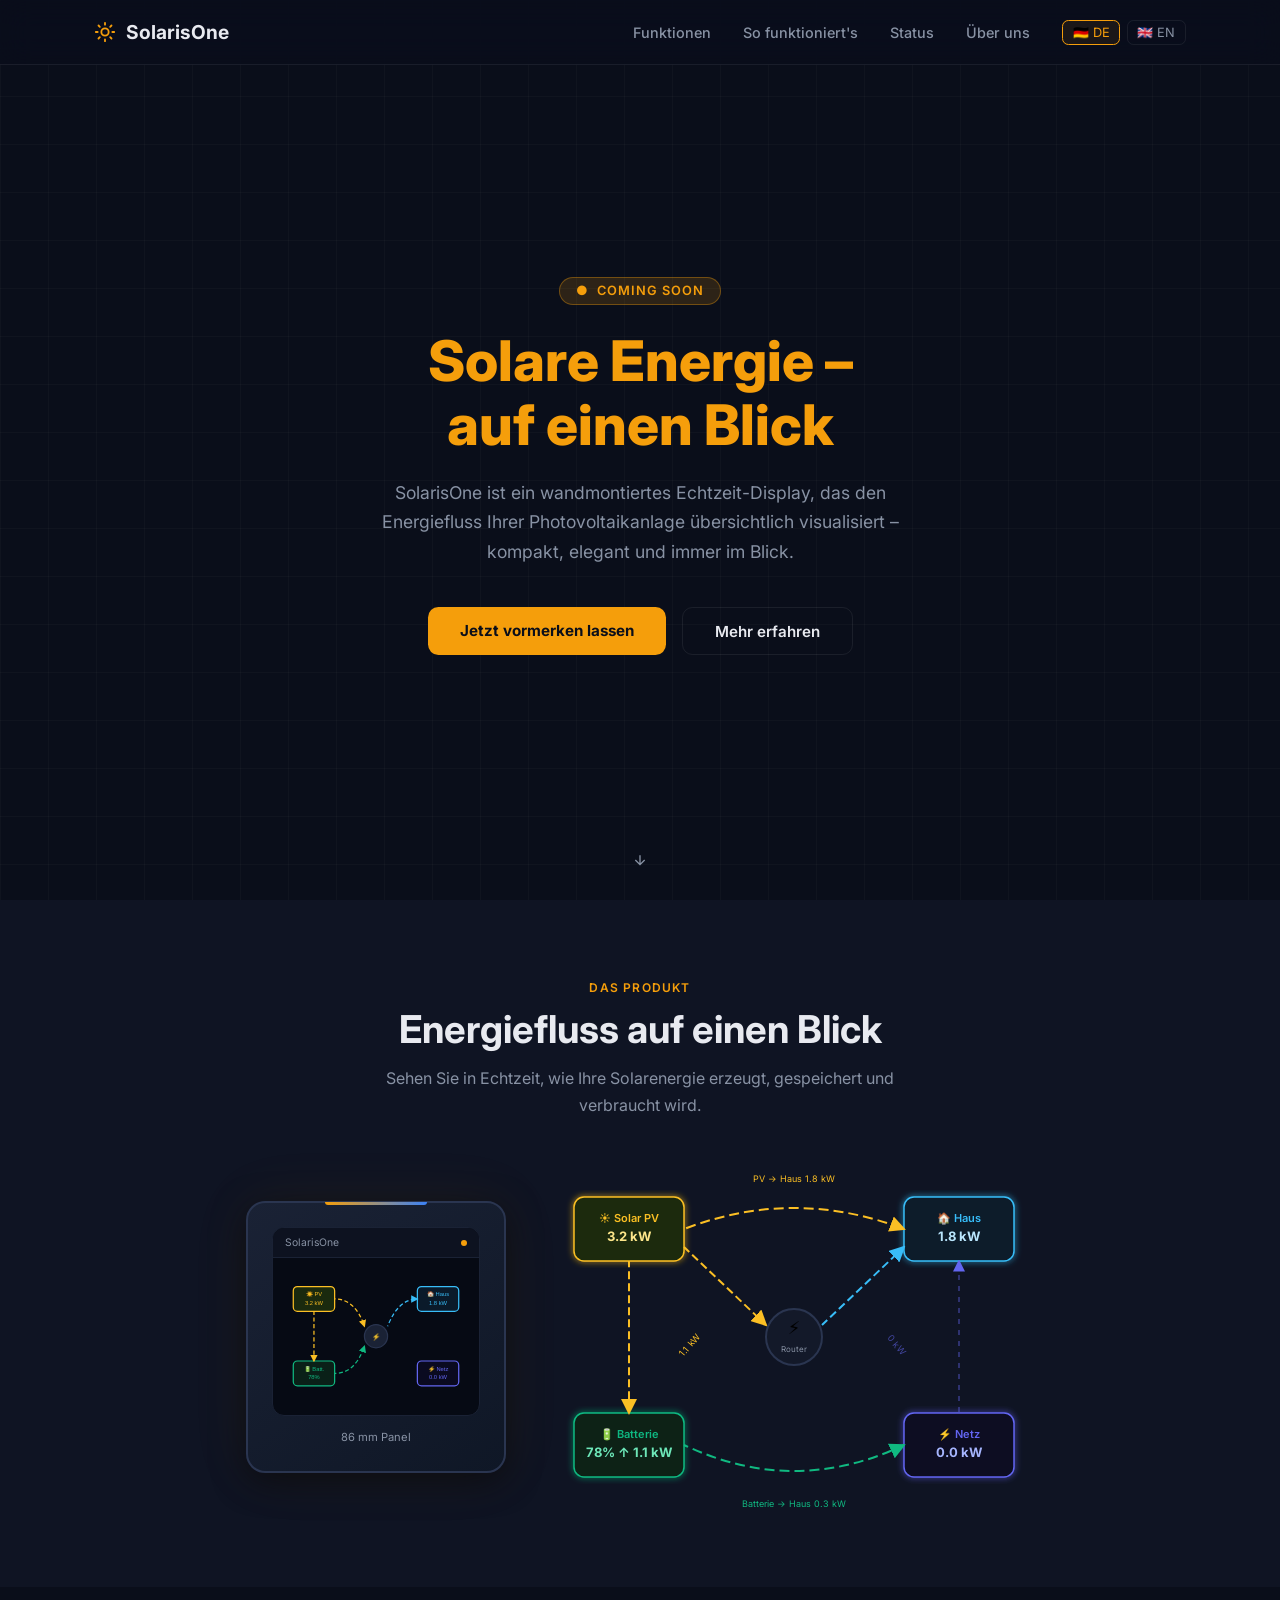
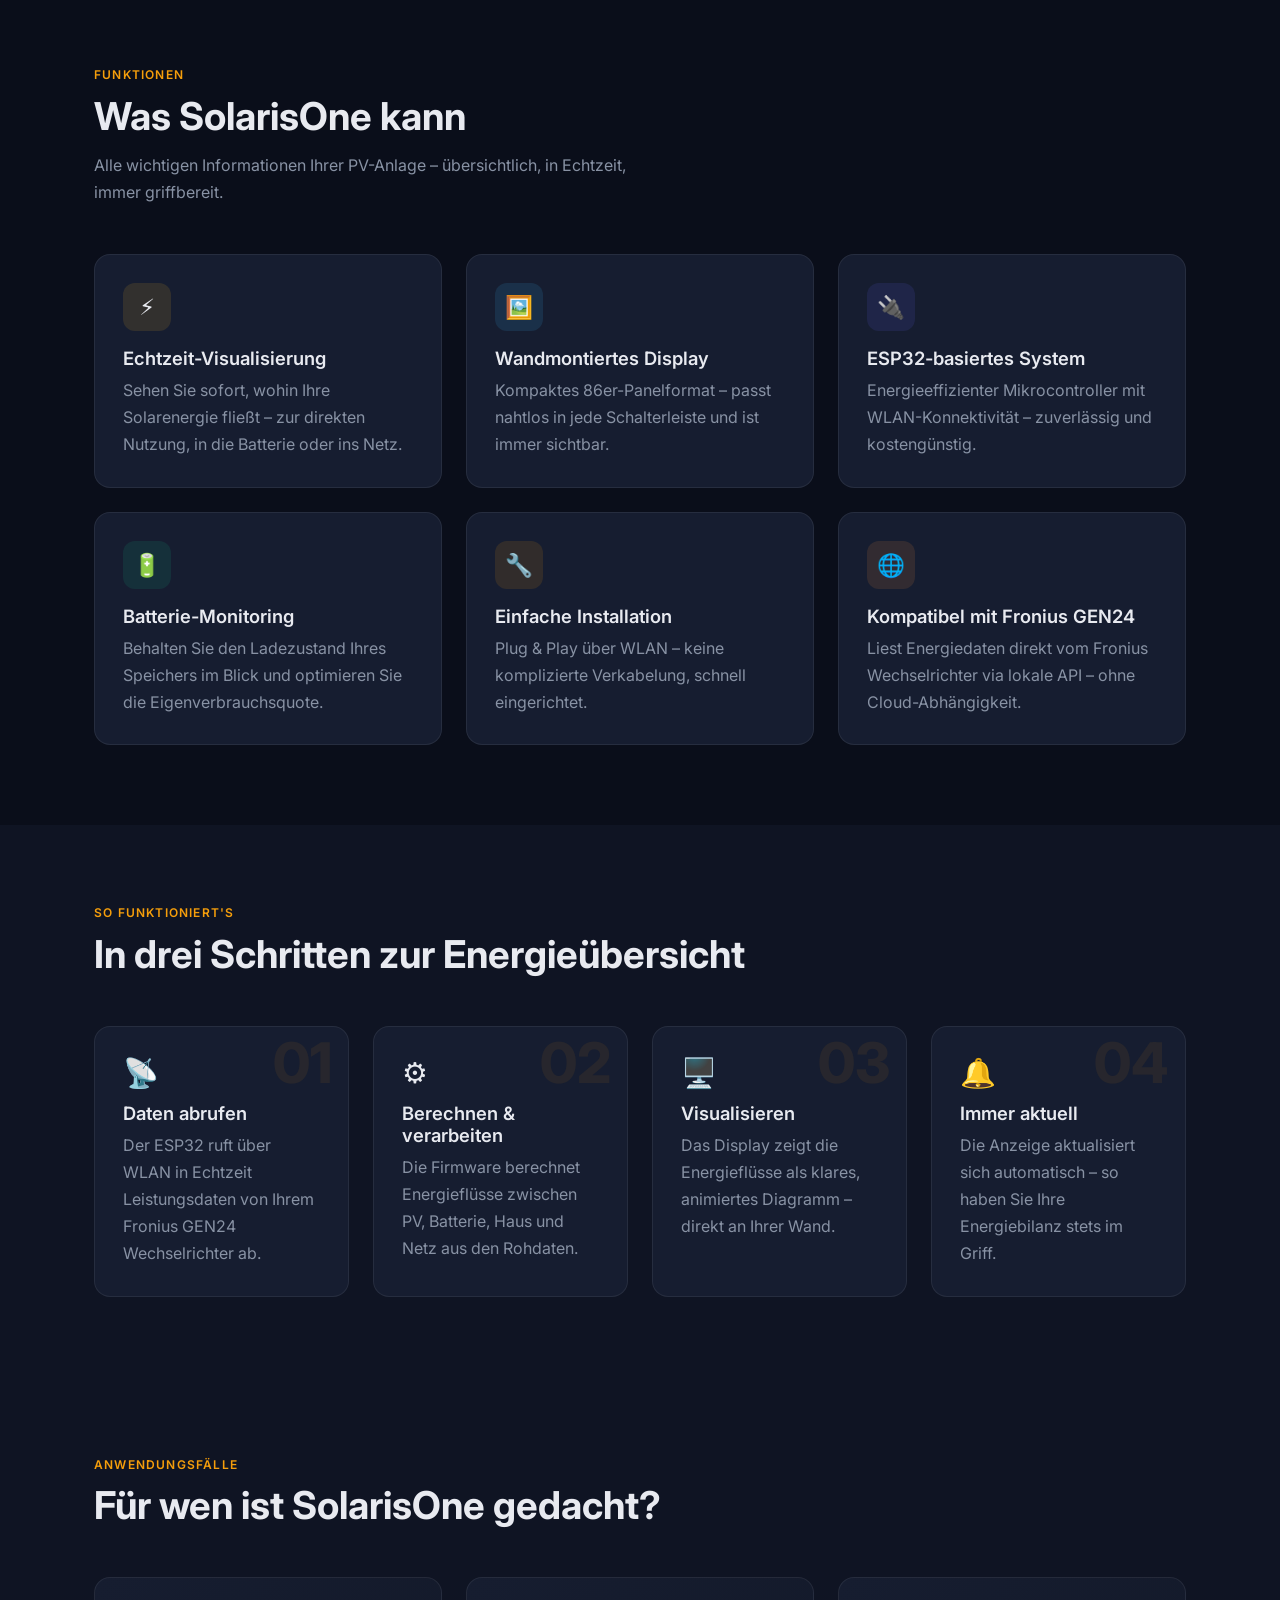
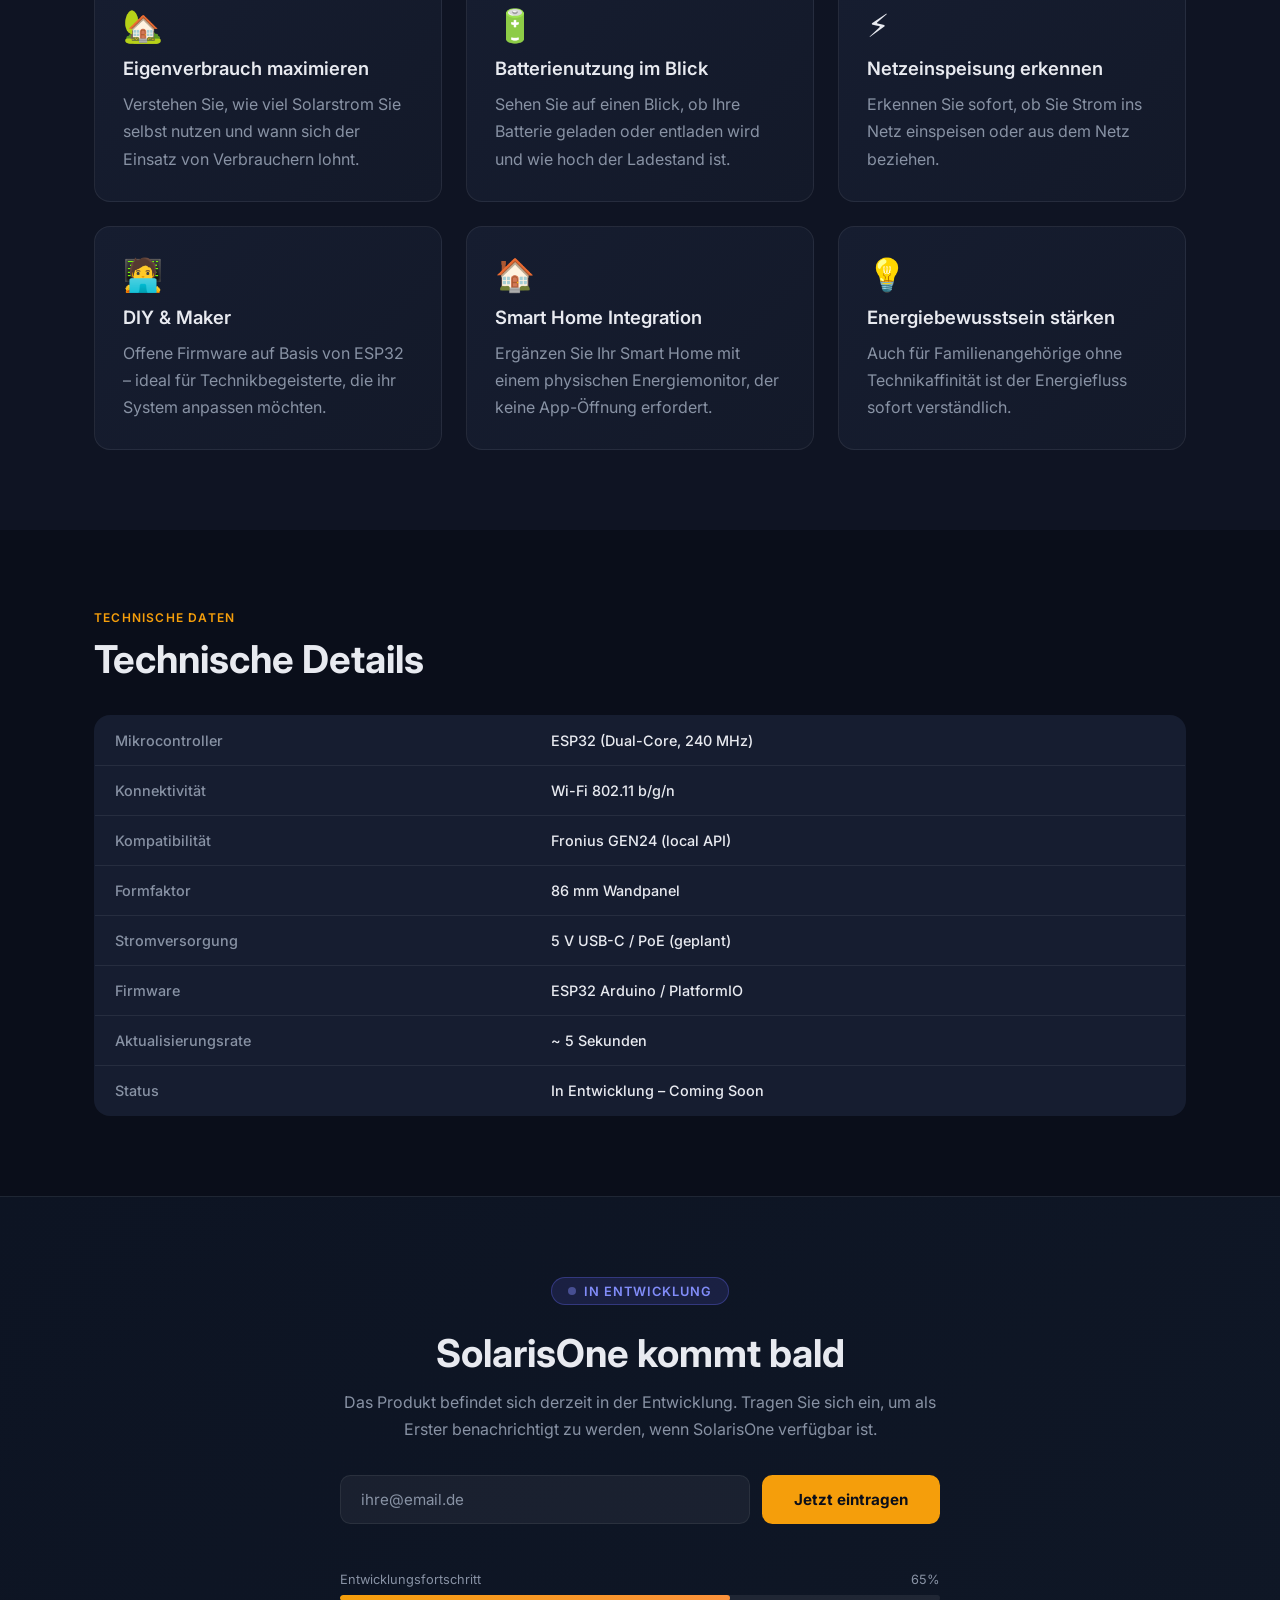
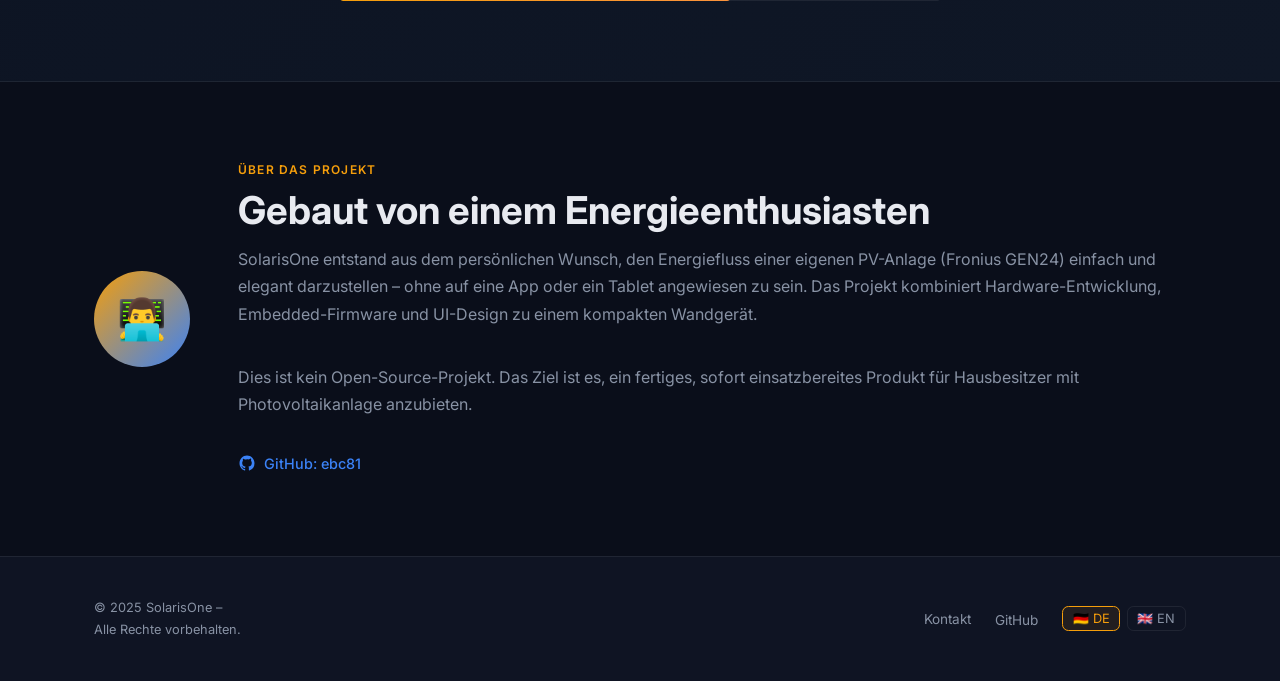
==== index.html @ 4dc2e379 "Add SolarisOne landing page (index.html) - initial version Co-authored-by: ebc81 <9782412+ebc81@user" ====
<!DOCTYPE html>
<html lang="de" class="scroll-smooth">
<head>
  <meta charset="UTF-8" />
  <meta name="viewport" content="width=device-width, initial-scale=1.0" />
  <title>SolarisOne – Solare Energie auf einen Blick</title>
  <meta name="description" content="SolarisOne – Das wandmontierte Echtzeit-Energiefluss-Display für Ihre Photovoltaikanlage. ESP32-basiert. Coming Soon." />
  <link rel="preconnect" href="https://fonts.googleapis.com" />
  <link rel="preconnect" href="https://fonts.gstatic.com" crossorigin />
  <link href="https://fonts.googleapis.com/css2?family=Inter:wght@300;400;500;600;700;800&display=swap" rel="stylesheet" />
  <style>
    /* ─── Reset & Base ─────────────────────────────────────────── */
    *, *::before, *::after { box-sizing: border-box; margin: 0; padding: 0; }

    :root {
      --bg:        #0a0e1a;
      --bg2:       #0f1423;
      --bg3:       #131929;
      --card:      #161d30;
      --border:    rgba(255,255,255,0.07);
      --text:      #e8eaf0;
      --muted:     #8892a4;
      --accent:    #f59e0b;
      --accent2:   #3b82f6;
      --solar:     #fbbf24;
      --battery:   #10b981;
      --grid:      #6366f1;
      --house:     #38bdf8;
      --radius:    1rem;
      --shadow:    0 8px 32px rgba(0,0,0,0.5);
    }

    html { font-family: 'Inter', system-ui, sans-serif; background: var(--bg); color: var(--text); }

    body { min-height: 100vh; overflow-x: hidden; }

    /* scrollbar */
    ::-webkit-scrollbar { width: 6px; }
    ::-webkit-scrollbar-track { background: var(--bg2); }
    ::-webkit-scrollbar-thumb { background: #2a3550; border-radius: 3px; }

    /* ─── Typography ───────────────────────────────────────────── */
    h1 { font-size: clamp(2rem, 5vw, 3.5rem); font-weight: 800; line-height: 1.15; }
    h2 { font-size: clamp(1.5rem, 3.5vw, 2.4rem); font-weight: 700; line-height: 1.25; }
    h3 { font-size: 1.15rem; font-weight: 600; }
    p  { font-size: 1rem; line-height: 1.7; color: var(--muted); }

    /* ─── Layout helpers ───────────────────────────────────────── */
    .container { max-width: 1140px; margin: 0 auto; padding: 0 1.5rem; }
    .section   { padding: 5rem 0; }

    /* ─── Navigation ───────────────────────────────────────────── */
    nav {
      position: fixed; top: 0; left: 0; right: 0; z-index: 100;
      backdrop-filter: blur(16px) saturate(180%);
      background: rgba(10,14,26,0.85);
      border-bottom: 1px solid var(--border);
    }
    .nav-inner {
      display: flex; align-items: center; justify-content: space-between;
      height: 4rem; max-width: 1140px; margin: 0 auto; padding: 0 1.5rem;
    }
    .nav-logo {
      display: flex; align-items: center; gap: 0.6rem;
      font-weight: 700; font-size: 1.2rem; color: var(--text); text-decoration: none;
    }
    .nav-logo svg { color: var(--accent); }

    .nav-links { display: flex; align-items: center; gap: 2rem; list-style: none; }
    .nav-links a {
      color: var(--muted); text-decoration: none; font-size: 0.9rem; font-weight: 500;
      transition: color 0.2s;
    }
    .nav-links a:hover { color: var(--text); }

    .lang-switcher {
      display: flex; gap: 0.4rem; align-items: center;
    }
    .lang-btn {
      background: none; border: 1px solid var(--border); color: var(--muted);
      padding: 0.25rem 0.6rem; border-radius: 0.4rem; font-size: 0.8rem; cursor: pointer;
      transition: all 0.2s; font-family: inherit;
    }
    .lang-btn.active, .lang-btn:hover {
      border-color: var(--accent); color: var(--accent); background: rgba(245,158,11,0.08);
    }

    /* hamburger for mobile */
    .ham { display: none; flex-direction: column; gap: 5px; cursor: pointer; padding: 4px; background: none; border: none; }
    .ham span { width: 22px; height: 2px; background: var(--text); border-radius: 2px; transition: all 0.3s; }

    @media (max-width: 768px) {
      .ham { display: flex; }
      .nav-links {
        position: absolute; top: 4rem; left: 0; right: 0;
        background: var(--bg2); border-bottom: 1px solid var(--border);
        flex-direction: column; gap: 0; padding: 1rem 0;
        display: none; /* toggled by JS */
      }
      .nav-links.open { display: flex; }
      .nav-links a { padding: 0.75rem 1.5rem; width: 100%; }
    }

    /* ─── Hero ─────────────────────────────────────────────────── */
    .hero {
      min-height: 100vh; display: flex; flex-direction: column;
      justify-content: center; align-items: center; text-align: center;
      padding: 7rem 1.5rem 5rem;
      background:
        radial-gradient(ellipse 80% 60% at 50% -10%, rgba(245,158,11,0.12) 0%, transparent 70%),
        radial-gradient(ellipse 60% 40% at 90% 110%, rgba(59,130,246,0.1) 0%, transparent 70%),
        var(--bg);
      position: relative; overflow: hidden;
    }

    .hero-badge {
      display: inline-flex; align-items: center; gap: 0.5rem;
      background: rgba(245,158,11,0.15); border: 1px solid rgba(245,158,11,0.35);
      color: var(--accent); padding: 0.35rem 1rem; border-radius: 9999px;
      font-size: 0.8rem; font-weight: 600; letter-spacing: 0.08em; text-transform: uppercase;
      margin-bottom: 1.5rem; animation: pulse-border 2.5s ease-in-out infinite;
    }
    @keyframes pulse-border {
      0%,100% { box-shadow: 0 0 0 0 rgba(245,158,11,0.3); }
      50%      { box-shadow: 0 0 0 6px rgba(245,158,11,0); }
    }

    .hero h1 { max-width: 800px; margin-bottom: 1.25rem; }
    .hero h1 span { color: var(--accent); }
    .hero .sub  { max-width: 580px; font-size: 1.1rem; margin-bottom: 2.5rem; }
    .hero-ctas  { display: flex; gap: 1rem; flex-wrap: wrap; justify-content: center; }

    .btn-primary {
      background: var(--accent); color: #0a0e1a; font-weight: 700;
      padding: 0.85rem 2rem; border-radius: 0.65rem; text-decoration: none;
      font-size: 0.95rem; transition: all 0.2s; border: none; cursor: pointer;
      font-family: inherit;
    }
    .btn-primary:hover { background: #fbbf24; transform: translateY(-2px); box-shadow: 0 8px 24px rgba(245,158,11,0.35); }

    .btn-outline {
      background: transparent; color: var(--text); font-weight: 600;
      padding: 0.85rem 2rem; border-radius: 0.65rem; text-decoration: none;
      font-size: 0.95rem; border: 1px solid var(--border); transition: all 0.2s;
    }
    .btn-outline:hover { border-color: rgba(255,255,255,0.25); background: rgba(255,255,255,0.04); transform: translateY(-2px); }

    .hero-scroll {
      position: absolute; bottom: 2rem; left: 50%; transform: translateX(-50%);
      display: flex; flex-direction: column; align-items: center; gap: 0.4rem;
      color: var(--muted); font-size: 0.75rem; animation: bounce 2s ease-in-out infinite;
    }
    @keyframes bounce { 0%,100% { transform: translateX(-50%) translateY(0); } 50% { transform: translateX(-50%) translateY(6px); } }

    /* ─── Flow Diagram ─────────────────────────────────────────── */
    .flow-section {
      background: var(--bg2);
      padding: 5rem 0;
    }
    .flow-section h2 { text-align: center; margin-bottom: 0.75rem; }
    .flow-section .sub { text-align: center; max-width: 560px; margin: 0 auto 3rem; }

    .flow-wrapper {
      display: flex; gap: 3rem; align-items: center; justify-content: center;
      flex-wrap: wrap;
    }

    /* The device mockup */
    .device-mockup {
      background: linear-gradient(145deg, #1a2235, #0f1726);
      border: 2px solid #2a3550;
      border-radius: 1.2rem;
      padding: 1.5rem;
      box-shadow: var(--shadow), 0 0 60px rgba(245,158,11,0.08);
      width: 260px; flex-shrink: 0;
      position: relative;
    }
    .device-mockup::before {
      content: ''; position: absolute; top: -1px; left: 30%; right: 30%; height: 3px;
      background: linear-gradient(90deg, var(--accent), var(--accent2));
      border-radius: 0 0 4px 4px;
    }
    .device-screen {
      background: #060a14; border-radius: 0.75rem; overflow: hidden;
      border: 1px solid #1a2235;
    }
    .device-topbar {
      background: #0d1220; padding: 0.5rem 0.75rem;
      display: flex; justify-content: space-between; align-items: center;
      border-bottom: 1px solid #1a2235;
    }
    .device-topbar span { font-size: 0.65rem; color: var(--muted); }
    .device-topbar .dot { width: 6px; height: 6px; border-radius: 50%; background: var(--accent); animation: blink 2s ease-in-out infinite; }
    @keyframes blink { 0%,100% { opacity:1; } 50% { opacity:0.3; } }

    /* Mini SVG flow inside device */
    .device-svg { display: block; width: 100%; }

    /* SVG animated flow arrows */
    .flow-path { fill: none; stroke-linecap: round; }
    .flow-arrow { marker-end: url(#arrowhead); }

    @keyframes dash-anim {
      to { stroke-dashoffset: 0; }
    }

    .flow-particle {
      animation: move-particle linear infinite;
    }

    /* Large SVG energy diagram */
    .energy-diagram { width: 100%; max-width: 480px; height: auto; }

    /* ─── Features ─────────────────────────────────────────────── */
    .features-grid {
      display: grid;
      grid-template-columns: repeat(auto-fit, minmax(300px, 1fr));
      gap: 1.5rem;
      margin-top: 3rem;
    }

    .feature-card {
      background: var(--card);
      border: 1px solid var(--border);
      border-radius: var(--radius);
      padding: 1.75rem;
      transition: transform 0.25s, box-shadow 0.25s, border-color 0.25s;
    }
    .feature-card:hover {
      transform: translateY(-4px);
      box-shadow: 0 16px 48px rgba(0,0,0,0.4);
      border-color: rgba(245,158,11,0.25);
    }
    .feature-icon {
      width: 48px; height: 48px; border-radius: 0.75rem;
      display: flex; align-items: center; justify-content: center;
      margin-bottom: 1rem; font-size: 1.4rem;
    }
    .feature-card h3 { margin-bottom: 0.5rem; }

    /* ─── How it works ─────────────────────────────────────────── */
    .steps {
      display: grid;
      grid-template-columns: repeat(auto-fit, minmax(220px, 1fr));
      gap: 1.5rem; margin-top: 3rem; position: relative;
    }
    .step-card {
      background: var(--card); border: 1px solid var(--border);
      border-radius: var(--radius); padding: 1.75rem; position: relative; overflow: hidden;
    }
    .step-num {
      font-size: 3.5rem; font-weight: 800; color: rgba(245,158,11,0.08);
      position: absolute; top: 0.5rem; right: 1rem; line-height: 1; user-select: none;
    }
    .step-icon { font-size: 1.8rem; margin-bottom: 0.75rem; }
    .step-card h3 { margin-bottom: 0.5rem; }

    /* ─── Use Cases ────────────────────────────────────────────── */
    .use-cases { background: var(--bg2); }
    .use-cases-grid {
      display: grid;
      grid-template-columns: repeat(auto-fit, minmax(260px, 1fr));
      gap: 1.5rem; margin-top: 3rem;
    }
    .use-card {
      background: linear-gradient(135deg, var(--card), var(--bg3));
      border: 1px solid var(--border); border-radius: var(--radius);
      padding: 1.75rem; display: flex; flex-direction: column; gap: 0.75rem;
      transition: border-color 0.25s, transform 0.25s;
    }
    .use-card:hover { border-color: rgba(59,130,246,0.3); transform: translateY(-3px); }
    .use-card-icon { font-size: 2rem; }
    .use-card h3 { color: var(--text); }

    /* ─── Specs ────────────────────────────────────────────────── */
    .specs-table {
      width: 100%; border-collapse: collapse; margin-top: 2rem;
      background: var(--card); border-radius: var(--radius); overflow: hidden;
      border: 1px solid var(--border);
    }
    .specs-table th, .specs-table td {
      padding: 1rem 1.25rem; text-align: left; font-size: 0.9rem;
      border-bottom: 1px solid var(--border);
    }
    .specs-table th { color: var(--muted); font-weight: 500; width: 40%; }
    .specs-table td { color: var(--text); font-weight: 500; }
    .specs-table tr:last-child th,
    .specs-table tr:last-child td { border-bottom: none; }

    /* ─── Signup / Status ──────────────────────────────────────── */
    .status-section {
      background: linear-gradient(135deg, #0d1423 0%, #0f1726 100%);
      border-top: 1px solid var(--border); border-bottom: 1px solid var(--border);
    }
    .status-card {
      max-width: 600px; margin: 0 auto; text-align: center;
    }
    .status-badge {
      display: inline-flex; align-items: center; gap: 0.5rem;
      background: rgba(99,102,241,0.15); border: 1px solid rgba(99,102,241,0.35);
      color: #818cf8; padding: 0.35rem 1rem; border-radius: 9999px;
      font-size: 0.8rem; font-weight: 600; text-transform: uppercase; letter-spacing: 0.08em;
      margin-bottom: 1.5rem;
    }
    .status-card h2 { margin-bottom: 0.75rem; }
    .status-card p  { margin-bottom: 2rem; }

    .signup-form {
      display: flex; gap: 0.75rem; flex-wrap: wrap; justify-content: center;
    }
    .signup-form input[type="email"] {
      flex: 1 1 260px; padding: 0.85rem 1.25rem; border-radius: 0.65rem;
      background: rgba(255,255,255,0.05); border: 1px solid var(--border);
      color: var(--text); font-size: 0.95rem; font-family: inherit;
      transition: border-color 0.2s; outline: none;
    }
    .signup-form input[type="email"]::placeholder { color: var(--muted); }
    .signup-form input[type="email"]:focus { border-color: var(--accent); }
    .form-success {
      display: none; color: var(--battery); font-size: 0.9rem; margin-top: 1rem;
      align-items: center; gap: 0.5rem; justify-content: center;
    }
    .form-success.show { display: flex; }

    /* ─── Progress bar ─────────────────────────────────────────── */
    .progress-wrap { margin-top: 3rem; text-align: center; }
    .progress-label {
      display: flex; justify-content: space-between;
      font-size: 0.8rem; color: var(--muted); margin-bottom: 0.5rem;
    }
    .progress-bar {
      height: 6px; background: rgba(255,255,255,0.07); border-radius: 9999px; overflow: hidden;
    }
    .progress-fill {
      height: 100%; width: 65%;
      background: linear-gradient(90deg, var(--accent), #fb923c);
      border-radius: 9999px; animation: grow 1.5s ease-out forwards;
    }
    @keyframes grow { from { width: 0; } to { width: 65%; } }

    /* ─── About ────────────────────────────────────────────────── */
    .about-inner {
      display: flex; gap: 3rem; align-items: center; flex-wrap: wrap;
    }
    .about-avatar {
      width: 96px; height: 96px; border-radius: 50%;
      background: linear-gradient(135deg, var(--accent), var(--accent2));
      display: flex; align-items: center; justify-content: center;
      font-size: 2.5rem; flex-shrink: 0;
    }
    .about-text { flex: 1; min-width: 260px; }
    .about-text h2 { margin-bottom: 0.75rem; }
    .about-text p  { margin-bottom: 1rem; }
    .github-link {
      display: inline-flex; align-items: center; gap: 0.5rem;
      color: var(--accent2); text-decoration: none; font-size: 0.9rem; font-weight: 500;
      transition: color 0.2s;
    }
    .github-link:hover { color: #93c5fd; }

    /* ─── Footer ───────────────────────────────────────────────── */
    footer {
      background: var(--bg2); border-top: 1px solid var(--border);
      padding: 2.5rem 0;
    }
    .footer-inner {
      display: flex; align-items: center; justify-content: space-between;
      gap: 1.5rem; flex-wrap: wrap;
    }
    .footer-copy { font-size: 0.8rem; color: var(--muted); }
    .footer-links { display: flex; gap: 1.5rem; align-items: center; list-style: none; flex-wrap: wrap; }
    .footer-links a { color: var(--muted); text-decoration: none; font-size: 0.85rem; transition: color 0.2s; }
    .footer-links a:hover { color: var(--text); }

    /* ─── Section headings ─────────────────────────────────────── */
    .section-tag {
      display: inline-block; font-size: 0.75rem; font-weight: 600; letter-spacing: 0.1em;
      text-transform: uppercase; color: var(--accent); margin-bottom: 0.6rem;
    }
    .section-head { margin-bottom: 0.75rem; }
    .section-sub  { max-width: 560px; }

    /* ─── Subtle grid bg ───────────────────────────────────────── */
    .grid-bg {
      background-image:
        linear-gradient(rgba(255,255,255,0.025) 1px, transparent 1px),
        linear-gradient(90deg, rgba(255,255,255,0.025) 1px, transparent 1px);
      background-size: 48px 48px;
    }

    /* ─── Utility ──────────────────────────────────────────────── */
    .text-center { text-align: center; }
    [data-lang] { display: none; }
    [data-lang].active { display: initial; }
    .sr-only { position:absolute; width:1px; height:1px; overflow:hidden; clip:rect(0,0,0,0); }

    /* inline elements that need block display when active */
    p[data-lang].active,
    div[data-lang].active,
    li[data-lang].active,
    span[data-lang].active { display: block; }
    a[data-lang].active { display: inline; }

    /* ─── Animate on scroll (simple) ──────────────────────────── */
    .reveal { opacity: 0; transform: translateY(24px); transition: opacity 0.6s ease, transform 0.6s ease; }
    .reveal.visible { opacity: 1; transform: none; }
  </style>
</head>
<body>

<!-- ═══════════════════════════════════ NAV ═══════════════════════════════════ -->
<nav>
  <div class="nav-inner">
    <a href="#" class="nav-logo">
      <svg width="22" height="22" viewBox="0 0 24 24" fill="none" stroke="currentColor" stroke-width="2" stroke-linecap="round" stroke-linejoin="round">
        <circle cx="12" cy="12" r="4"/>
        <path d="M12 2v2M12 20v2M4.93 4.93l1.41 1.41M17.66 17.66l1.41 1.41M2 12h2M20 12h2M6.34 17.66l-1.41 1.41M19.07 4.93l-1.41 1.41"/>
      </svg>
      SolarisOne
    </a>

    <ul class="nav-links" id="navLinks">
      <li><a href="#features" data-lang="de" class="active" onclick="closeNav()">Funktionen</a><a href="#features" data-lang="en" onclick="closeNav()">Features</a></li>
      <li><a href="#how" data-lang="de" class="active" onclick="closeNav()">So funktioniert's</a><a href="#how" data-lang="en" onclick="closeNav()">How It Works</a></li>
      <li><a href="#status" data-lang="de" class="active" onclick="closeNav()">Status</a><a href="#status" data-lang="en" onclick="closeNav()">Status</a></li>
      <li><a href="#about" data-lang="de" class="active" onclick="closeNav()">Über uns</a><a href="#about" data-lang="en" onclick="closeNav()">About</a></li>
      <li>
        <div class="lang-switcher">
          <button class="lang-btn active" onclick="setLang('de')" id="btn-de">🇩🇪 DE</button>
          <button class="lang-btn" onclick="setLang('en')" id="btn-en">🇬🇧 EN</button>
        </div>
      </li>
    </ul>

    <button class="ham" id="hamBtn" aria-label="Menu" onclick="toggleNav()">
      <span></span><span></span><span></span>
    </button>
  </div>
</nav>

<!-- ═══════════════════════════════════ HERO ══════════════════════════════════ -->
<section class="hero grid-bg" id="home">

  <div class="hero-badge">
    <span>●</span>
    <span data-lang="de" class="active">Coming Soon</span>
    <span data-lang="en">Coming Soon</span>
  </div>

  <h1>
    <span data-lang="de" class="active">Solare Energie –<br><span style="color:var(--accent)">auf einen Blick</span></span>
    <span data-lang="en">Understand Your Solar Energy<br><span style="color:var(--accent)">at a Glance</span></span>
  </h1>

  <p class="sub">
    <span data-lang="de" class="active">SolarisOne ist ein wandmontiertes Echtzeit-Display, das den Energiefluss Ihrer Photovoltaikanlage übersichtlich visualisiert – kompakt, elegant und immer im Blick.</span>
    <span data-lang="en">SolarisOne is a wall-mounted real-time display that visualises the energy flow of your photovoltaic system – compact, elegant, and always in sight.</span>
  </p>

  <div class="hero-ctas">
    <a href="#status" class="btn-primary">
      <span data-lang="de" class="active">Jetzt vormerken lassen</span>
      <span data-lang="en">Join the waiting list</span>
    </a>
    <a href="#features" class="btn-outline">
      <span data-lang="de" class="active">Mehr erfahren</span>
      <span data-lang="en">Learn more</span>
    </a>
  </div>

  <div class="hero-scroll" aria-hidden="true">
    <svg width="16" height="16" viewBox="0 0 24 24" fill="none" stroke="currentColor" stroke-width="2">
      <path d="M12 5v14M19 12l-7 7-7-7"/>
    </svg>
  </div>
</section>

<!-- ═════════════════════════ PRODUCT VISUAL / FLOW ═══════════════════════════ -->
<section class="flow-section" id="visual">
  <div class="container">
    <span class="section-tag" data-lang="de" style="display:block;text-align:center">Das Produkt</span>
    <span class="section-tag" data-lang="en" style="text-align:center">The Product</span>

    <h2 class="section-head reveal">
      <span data-lang="de" class="active">Energiefluss auf einen Blick</span>
      <span data-lang="en">Energy Flow at a Glance</span>
    </h2>
    <p class="sub reveal" style="text-align:center;margin:0 auto 3rem;">
      <span data-lang="de" class="active">Sehen Sie in Echtzeit, wie Ihre Solarenergie erzeugt, gespeichert und verbraucht wird.</span>
      <span data-lang="en">See in real time how your solar energy is generated, stored and consumed.</span>
    </p>

    <div class="flow-wrapper">

      <!-- Device mockup -->
      <div class="device-mockup reveal">
        <div class="device-screen">
          <div class="device-topbar">
            <span>SolarisOne</span>
            <div class="dot"></div>
          </div>
          <!-- Mini flow inside screen -->
          <svg class="device-svg" viewBox="0 0 220 160" xmlns="http://www.w3.org/2000/svg" style="padding:12px">
            <defs>
              <marker id="arr-s" markerWidth="6" markerHeight="6" refX="5" refY="3" orient="auto">
                <path d="M0,0 L6,3 L0,6 Z" fill="#fbbf24"/>
              </marker>
              <marker id="arr-b" markerWidth="6" markerHeight="6" refX="5" refY="3" orient="auto">
                <path d="M0,0 L6,3 L0,6 Z" fill="#10b981"/>
              </marker>
              <marker id="arr-g" markerWidth="6" markerHeight="6" refX="5" refY="3" orient="auto">
                <path d="M0,0 L6,3 L0,6 Z" fill="#6366f1"/>
              </marker>
              <marker id="arr-h" markerWidth="6" markerHeight="6" refX="5" refY="3" orient="auto">
                <path d="M0,0 L6,3 L0,6 Z" fill="#38bdf8"/>
              </marker>
            </defs>

            <!-- Nodes -->
            <!-- PV top-left -->
            <rect x="10" y="20" width="50" height="30" rx="5" fill="#1a2a0e" stroke="#fbbf24" stroke-width="1.5"/>
            <text x="35" y="32" font-size="7" fill="#fbbf24" text-anchor="middle" font-family="sans-serif">☀️ PV</text>
            <text x="35" y="42" font-size="7" fill="#fbbf24" text-anchor="middle" font-family="sans-serif">3.2 kW</text>

            <!-- House top-right -->
            <rect x="160" y="20" width="50" height="30" rx="5" fill="#0a1a2a" stroke="#38bdf8" stroke-width="1.5"/>
            <text x="185" y="32" font-size="7" fill="#38bdf8" text-anchor="middle" font-family="sans-serif">🏠 Haus</text>
            <text x="185" y="42" font-size="7" fill="#38bdf8" text-anchor="middle" font-family="sans-serif">1.8 kW</text>

            <!-- Battery bottom-left -->
            <rect x="10" y="110" width="50" height="30" rx="5" fill="#0a2018" stroke="#10b981" stroke-width="1.5"/>
            <text x="35" y="122" font-size="7" fill="#10b981" text-anchor="middle" font-family="sans-serif">🔋 Batt.</text>
            <text x="35" y="132" font-size="7" fill="#10b981" text-anchor="middle" font-family="sans-serif">78%</text>

            <!-- Grid bottom-right -->
            <rect x="160" y="110" width="50" height="30" rx="5" fill="#0a0a20" stroke="#6366f1" stroke-width="1.5"/>
            <text x="185" y="122" font-size="7" fill="#6366f1" text-anchor="middle" font-family="sans-serif">⚡ Netz</text>
            <text x="185" y="132" font-size="7" fill="#6366f1" text-anchor="middle" font-family="sans-serif">0.0 kW</text>

            <!-- Center node -->
            <circle cx="110" cy="80" r="14" fill="#1a2235" stroke="#2a3550" stroke-width="1.5"/>
            <text x="110" y="84" font-size="8" fill="#e8eaf0" text-anchor="middle" font-family="sans-serif">⚡</text>

            <!-- Paths -->
            <!-- PV → Center -->
            <path d="M60,35 Q85,35 96,68" stroke="#fbbf24" stroke-width="1.5" fill="none" stroke-dasharray="5,3" marker-end="url(#arr-s)">
              <animate attributeName="stroke-dashoffset" from="20" to="0" dur="1.5s" repeatCount="indefinite"/>
            </path>
            <!-- Center → House -->
            <path d="M124,68 Q137,35 160,35" stroke="#38bdf8" stroke-width="1.5" fill="none" stroke-dasharray="5,3" marker-end="url(#arr-h)">
              <animate attributeName="stroke-dashoffset" from="20" to="0" dur="1.5s" repeatCount="indefinite"/>
            </path>
            <!-- PV → Battery -->
            <path d="M35,50 Q35,80 35,110" stroke="#fbbf24" stroke-width="1.5" fill="none" stroke-dasharray="5,3" marker-end="url(#arr-s)">
              <animate attributeName="stroke-dashoffset" from="20" to="0" dur="1.8s" repeatCount="indefinite"/>
            </path>
            <!-- Battery → Center -->
            <path d="M60,125 Q85,125 96,92" stroke="#10b981" stroke-width="1.5" fill="none" stroke-dasharray="5,3" marker-end="url(#arr-b)">
              <animate attributeName="stroke-dashoffset" from="20" to="0" dur="2s" repeatCount="indefinite"/>
            </path>
          </svg>
        </div>
        <p style="text-align:center;font-size:0.7rem;color:var(--muted);margin-top:0.75rem;">86 mm Panel</p>
      </div>

      <!-- Large animated energy diagram -->
      <svg class="energy-diagram reveal" viewBox="0 0 480 340" xmlns="http://www.w3.org/2000/svg" aria-label="Energy flow diagram">
        <defs>
          <!-- Arrow markers -->
          <marker id="arrow-solar" markerWidth="8" markerHeight="8" refX="7" refY="4" orient="auto">
            <path d="M0,0 L8,4 L0,8 Z" fill="var(--solar)"/>
          </marker>
          <marker id="arrow-bat" markerWidth="8" markerHeight="8" refX="7" refY="4" orient="auto">
            <path d="M0,0 L8,4 L0,8 Z" fill="var(--battery)"/>
          </marker>
          <marker id="arrow-grid" markerWidth="8" markerHeight="8" refX="7" refY="4" orient="auto">
            <path d="M0,0 L8,4 L0,8 Z" fill="var(--grid)"/>
          </marker>
          <marker id="arrow-house" markerWidth="8" markerHeight="8" refX="7" refY="4" orient="auto">
            <path d="M0,0 L8,4 L0,8 Z" fill="var(--house)"/>
          </marker>
          <!-- Glow filters -->
          <filter id="glow-solar"><feGaussianBlur stdDeviation="3" result="b"/><feMerge><feMergeNode in="b"/><feMergeNode in="SourceGraphic"/></feMerge></filter>
          <filter id="glow-bat">  <feGaussianBlur stdDeviation="3" result="b"/><feMerge><feMergeNode in="b"/><feMergeNode in="SourceGraphic"/></feMerge></filter>
          <filter id="glow-grid"> <feGaussianBlur stdDeviation="3" result="b"/><feMerge><feMergeNode in="b"/><feMergeNode in="SourceGraphic"/></feMerge></filter>
          <filter id="glow-house"><feGaussianBlur stdDeviation="3" result="b"/><feMerge><feMergeNode in="b"/><feMergeNode in="SourceGraphic"/></feMerge></filter>
        </defs>

        <!-- ── NODE CARDS ── -->
        <!-- PV (top-left) -->
        <g filter="url(#glow-solar)">
          <rect x="20" y="30" width="110" height="64" rx="10" fill="#1a2a0e" stroke="var(--solar)" stroke-width="1.5"/>
          <text x="75" y="55" font-size="11" fill="var(--solar)" text-anchor="middle" font-family="Inter,sans-serif" font-weight="600">☀️  Solar PV</text>
          <text x="75" y="74" font-size="13" fill="#fde68a" text-anchor="middle" font-family="Inter,sans-serif" font-weight="700">3.2 kW</text>
        </g>

        <!-- House (top-right) -->
        <g filter="url(#glow-house)">
          <rect x="350" y="30" width="110" height="64" rx="10" fill="#0a1a2a" stroke="var(--house)" stroke-width="1.5"/>
          <text x="405" y="55" font-size="11" fill="var(--house)" text-anchor="middle" font-family="Inter,sans-serif" font-weight="600">🏠  Haus</text>
          <text x="405" y="74" font-size="13" fill="#bae6fd" text-anchor="middle" font-family="Inter,sans-serif" font-weight="700">1.8 kW</text>
        </g>

        <!-- Battery (bottom-left) -->
        <g filter="url(#glow-bat)">
          <rect x="20" y="246" width="110" height="64" rx="10" fill="#0a2018" stroke="var(--battery)" stroke-width="1.5"/>
          <text x="75" y="271" font-size="11" fill="var(--battery)" text-anchor="middle" font-family="Inter,sans-serif" font-weight="600">🔋  Batterie</text>
          <text x="75" y="290" font-size="13" fill="#6ee7b7" text-anchor="middle" font-family="Inter,sans-serif" font-weight="700">78%  ↑ 1.1 kW</text>
        </g>

        <!-- Grid (bottom-right) -->
        <g filter="url(#glow-grid)">
          <rect x="350" y="246" width="110" height="64" rx="10" fill="#0a0a20" stroke="var(--grid)" stroke-width="1.5"/>
          <text x="405" y="271" font-size="11" fill="var(--grid)" text-anchor="middle" font-family="Inter,sans-serif" font-weight="600">⚡  Netz</text>
          <text x="405" y="290" font-size="13" fill="#a5b4fc" text-anchor="middle" font-family="Inter,sans-serif" font-weight="700">0.0 kW</text>
        </g>

        <!-- Center hub -->
        <circle cx="240" cy="170" r="28" fill="#131929" stroke="#2a3550" stroke-width="2"/>
        <text x="240" y="167" font-size="18" text-anchor="middle">⚡</text>
        <text x="240" y="185" font-size="8" fill="var(--muted)" text-anchor="middle" font-family="Inter,sans-serif">Router</text>

        <!-- ── FLOW PATHS (animated dashed) ── -->
        <!-- PV → House (via top) -->
        <path d="M130,62 Q240,20 350,62" stroke="var(--solar)" stroke-width="2" fill="none"
              stroke-dasharray="10,5" marker-end="url(#arrow-solar)">
          <animate attributeName="stroke-dashoffset" from="45" to="0" dur="2s" repeatCount="indefinite"/>
        </path>

        <!-- PV → Center -->
        <path d="M130,80 L212,158" stroke="var(--solar)" stroke-width="2" fill="none"
              stroke-dasharray="8,4" marker-end="url(#arrow-solar)">
          <animate attributeName="stroke-dashoffset" from="36" to="0" dur="1.6s" repeatCount="indefinite"/>
        </path>

        <!-- Center → House -->
        <path d="M268,158 L350,80" stroke="var(--house)" stroke-width="2" fill="none"
              stroke-dasharray="8,4" marker-end="url(#arrow-house)">
          <animate attributeName="stroke-dashoffset" from="36" to="0" dur="1.6s" repeatCount="indefinite"/>
        </path>

        <!-- PV → Battery -->
        <path d="M75,94 L75,246" stroke="var(--solar)" stroke-width="2" fill="none"
              stroke-dasharray="8,4" marker-end="url(#arrow-solar)">
          <animate attributeName="stroke-dashoffset" from="36" to="0" dur="2.2s" repeatCount="indefinite"/>
        </path>

        <!-- Battery → House (via bottom center) -->
        <path d="M130,278 Q240,330 350,278" stroke="var(--battery)" stroke-width="2" fill="none"
              stroke-dasharray="10,5" marker-end="url(#arrow-bat)">
          <animate attributeName="stroke-dashoffset" from="45" to="0" dur="2.4s" repeatCount="indefinite"/>
        </path>

        <!-- Grid → House (right side, dotted – low activity) -->
        <path d="M405,246 L405,94" stroke="var(--grid)" stroke-width="1.5" fill="none"
              stroke-dasharray="5,6" stroke-opacity="0.5" marker-end="url(#arrow-grid)">
          <animate attributeName="stroke-dashoffset" from="33" to="0" dur="3s" repeatCount="indefinite"/>
        </path>

        <!-- Labels on paths -->
        <text x="240" y="15" font-size="9" fill="var(--solar)" text-anchor="middle" font-family="Inter,sans-serif">PV → Haus  1.8 kW</text>
        <text x="240" y="340" font-size="9" fill="var(--battery)" text-anchor="middle" font-family="Inter,sans-serif">Batterie → Haus  0.3 kW</text>
        <text x="138" y="180" font-size="9" fill="var(--solar)" text-anchor="middle" font-family="Inter,sans-serif" transform="rotate(-50,138,180)">1.1 kW</text>
        <text x="340" y="180" font-size="9" fill="var(--grid)" text-anchor="middle" font-family="Inter,sans-serif" transform="rotate(50,340,180)" opacity="0.6">0 kW</text>
      </svg>

    </div>
  </div>
</section>

<!-- ═══════════════════════════════ FEATURES ══════════════════════════════════ -->
<section class="section" id="features">
  <div class="container">
    <span class="section-tag" data-lang="de" style="display:block">Funktionen</span>
    <span class="section-tag" data-lang="en">Features</span>

    <h2 class="section-head reveal">
      <span data-lang="de" class="active">Was SolarisOne kann</span>
      <span data-lang="en">What SolarisOne Does</span>
    </h2>
    <p class="section-sub reveal">
      <span data-lang="de" class="active">Alle wichtigen Informationen Ihrer PV-Anlage – übersichtlich, in Echtzeit, immer griffbereit.</span>
      <span data-lang="en">All key information of your PV system – clearly arranged, in real time, always at hand.</span>
    </p>

    <div class="features-grid">

      <div class="feature-card reveal">
        <div class="feature-icon" style="background:rgba(251,191,36,0.12);">⚡</div>
        <h3><span data-lang="de" class="active">Echtzeit-Visualisierung</span><span data-lang="en">Real-time Visualisation</span></h3>
        <p><span data-lang="de" class="active">Sehen Sie sofort, wohin Ihre Solarenergie fließt – zur direkten Nutzung, in die Batterie oder ins Netz.</span><span data-lang="en">See instantly where your solar energy is going – direct use, battery, or grid.</span></p>
      </div>

      <div class="feature-card reveal">
        <div class="feature-icon" style="background:rgba(56,189,248,0.12);">🖼️</div>
        <h3><span data-lang="de" class="active">Wandmontiertes Display</span><span data-lang="en">Wall-mounted Display</span></h3>
        <p><span data-lang="de" class="active">Kompaktes 86er-Panelformat – passt nahtlos in jede Schalterleiste und ist immer sichtbar.</span><span data-lang="en">Compact 86 panel format – fits seamlessly into any switch panel and stays visible.</span></p>
      </div>

      <div class="feature-card reveal">
        <div class="feature-icon" style="background:rgba(99,102,241,0.12);">🔌</div>
        <h3><span data-lang="de" class="active">ESP32-basiertes System</span><span data-lang="en">ESP32-based System</span></h3>
        <p><span data-lang="de" class="active">Energieeffizienter Mikrocontroller mit WLAN-Konnektivität – zuverlässig und kostengünstig.</span><span data-lang="en">Energy-efficient microcontroller with Wi-Fi connectivity – reliable and cost-effective.</span></p>
      </div>

      <div class="feature-card reveal">
        <div class="feature-icon" style="background:rgba(16,185,129,0.12);">🔋</div>
        <h3><span data-lang="de" class="active">Batterie-Monitoring</span><span data-lang="en">Battery Monitoring</span></h3>
        <p><span data-lang="de" class="active">Behalten Sie den Ladezustand Ihres Speichers im Blick und optimieren Sie die Eigenverbrauchsquote.</span><span data-lang="en">Keep an eye on your storage charge level and optimise your self-consumption rate.</span></p>
      </div>

      <div class="feature-card reveal">
        <div class="feature-icon" style="background:rgba(245,158,11,0.12);">🔧</div>
        <h3><span data-lang="de" class="active">Einfache Installation</span><span data-lang="en">Easy Installation</span></h3>
        <p><span data-lang="de" class="active">Plug & Play über WLAN – keine komplizierte Verkabelung, schnell eingerichtet.</span><span data-lang="en">Plug & Play over Wi-Fi – no complex wiring, quick to set up.</span></p>
      </div>

      <div class="feature-card reveal">
        <div class="feature-icon" style="background:rgba(251,146,60,0.12);">🌐</div>
        <h3><span data-lang="de" class="active">Kompatibel mit Fronius GEN24</span><span data-lang="en">Compatible with Fronius GEN24</span></h3>
        <p><span data-lang="de" class="active">Liest Energiedaten direkt vom Fronius Wechselrichter via lokale API – ohne Cloud-Abhängigkeit.</span><span data-lang="en">Reads energy data directly from Fronius inverter via local API – no cloud dependency.</span></p>
      </div>

    </div>
  </div>
</section>

<!-- ══════════════════════════ HOW IT WORKS ═══════════════════════════════════ -->
<section class="section grid-bg" id="how" style="background:var(--bg2);">
  <div class="container">
    <span class="section-tag" data-lang="de" style="display:block">So funktioniert's</span>
    <span class="section-tag" data-lang="en">How It Works</span>

    <h2 class="section-head reveal">
      <span data-lang="de" class="active">In drei Schritten zur Energieübersicht</span>
      <span data-lang="en">Three Steps to Energy Clarity</span>
    </h2>

    <div class="steps">

      <div class="step-card reveal">
        <div class="step-num">01</div>
        <div class="step-icon">📡</div>
        <h3><span data-lang="de" class="active">Daten abrufen</span><span data-lang="en">Fetch Data</span></h3>
        <p><span data-lang="de" class="active">Der ESP32 ruft über WLAN in Echtzeit Leistungsdaten von Ihrem Fronius GEN24 Wechselrichter ab.</span><span data-lang="en">The ESP32 fetches real-time power data from your Fronius GEN24 inverter over Wi-Fi.</span></p>
      </div>

      <div class="step-card reveal">
        <div class="step-num">02</div>
        <div class="step-icon">⚙️</div>
        <h3><span data-lang="de" class="active">Berechnen &amp; verarbeiten</span><span data-lang="en">Calculate &amp; Process</span></h3>
        <p><span data-lang="de" class="active">Die Firmware berechnet Energieflüsse zwischen PV, Batterie, Haus und Netz aus den Rohdaten.</span><span data-lang="en">The firmware calculates energy flows between PV, battery, house and grid from raw data.</span></p>
      </div>

      <div class="step-card reveal">
        <div class="step-num">03</div>
        <div class="step-icon">🖥️</div>
        <h3><span data-lang="de" class="active">Visualisieren</span><span data-lang="en">Visualise</span></h3>
        <p><span data-lang="de" class="active">Das Display zeigt die Energieflüsse als klares, animiertes Diagramm – direkt an Ihrer Wand.</span><span data-lang="en">The display shows energy flows as a clear, animated diagram – right on your wall.</span></p>
      </div>

      <div class="step-card reveal">
        <div class="step-num">04</div>
        <div class="step-icon">🔔</div>
        <h3><span data-lang="de" class="active">Immer aktuell</span><span data-lang="en">Always Up-to-date</span></h3>
        <p><span data-lang="de" class="active">Die Anzeige aktualisiert sich automatisch – so haben Sie Ihre Energiebilanz stets im Griff.</span><span data-lang="en">The display updates automatically – keeping you in full control of your energy balance.</span></p>
      </div>

    </div>
  </div>
</section>

<!-- ═══════════════════════════ USE CASES ═════════════════════════════════════ -->
<section class="section use-cases" id="usecases">
  <div class="container">
    <span class="section-tag" data-lang="de" style="display:block">Anwendungsfälle</span>
    <span class="section-tag" data-lang="en">Use Cases</span>

    <h2 class="section-head reveal">
      <span data-lang="de" class="active">Für wen ist SolarisOne gedacht?</span>
      <span data-lang="en">Who Is SolarisOne For?</span>
    </h2>

    <div class="use-cases-grid">

      <div class="use-card reveal">
        <div class="use-card-icon">🏡</div>
        <h3><span data-lang="de" class="active">Eigenverbrauch maximieren</span><span data-lang="en">Maximise Self-Consumption</span></h3>
        <p><span data-lang="de" class="active">Verstehen Sie, wie viel Solarstrom Sie selbst nutzen und wann sich der Einsatz von Verbrauchern lohnt.</span><span data-lang="en">Understand how much solar power you use yourself and when it makes sense to run appliances.</span></p>
      </div>

      <div class="use-card reveal">
        <div class="use-card-icon">🔋</div>
        <h3><span data-lang="de" class="active">Batterienutzung im Blick</span><span data-lang="en">Monitor Battery Usage</span></h3>
        <p><span data-lang="de" class="active">Sehen Sie auf einen Blick, ob Ihre Batterie geladen oder entladen wird und wie hoch der Ladestand ist.</span><span data-lang="en">See at a glance whether your battery is charging or discharging and what the charge level is.</span></p>
      </div>

      <div class="use-card reveal">
        <div class="use-card-icon">⚡</div>
        <h3><span data-lang="de" class="active">Netzeinspeisung erkennen</span><span data-lang="en">See Grid Import/Export</span></h3>
        <p><span data-lang="de" class="active">Erkennen Sie sofort, ob Sie Strom ins Netz einspeisen oder aus dem Netz beziehen.</span><span data-lang="en">Instantly recognise whether you are exporting to or importing from the grid.</span></p>
      </div>

      <div class="use-card reveal">
        <div class="use-card-icon">🧑‍💻</div>
        <h3><span data-lang="de" class="active">DIY &amp; Maker</span><span data-lang="en">DIY &amp; Makers</span></h3>
        <p><span data-lang="de" class="active">Offene Firmware auf Basis von ESP32 – ideal für Technikbegeisterte, die ihr System anpassen möchten.</span><span data-lang="en">Open firmware based on ESP32 – ideal for tech enthusiasts who want to customise their system.</span></p>
      </div>

      <div class="use-card reveal">
        <div class="use-card-icon">🏠</div>
        <h3><span data-lang="de" class="active">Smart Home Integration</span><span data-lang="en">Smart Home Integration</span></h3>
        <p><span data-lang="de" class="active">Ergänzen Sie Ihr Smart Home mit einem physischen Energiemonitor, der keine App-Öffnung erfordert.</span><span data-lang="en">Complement your smart home with a physical energy monitor that requires no app to open.</span></p>
      </div>

      <div class="use-card reveal">
        <div class="use-card-icon">💡</div>
        <h3><span data-lang="de" class="active">Energiebewusstsein stärken</span><span data-lang="en">Build Energy Awareness</span></h3>
        <p><span data-lang="de" class="active">Auch für Familienangehörige ohne Technikaffinität ist der Energiefluss sofort verständlich.</span><span data-lang="en">Even family members without technical knowledge can immediately understand the energy flow.</span></p>
      </div>

    </div>
  </div>
</section>

<!-- ═══════════════════════════ SPECS ════════════════════════════════════════ -->
<section class="section" id="specs">
  <div class="container">
    <span class="section-tag" data-lang="de" style="display:block">Technische Daten</span>
    <span class="section-tag" data-lang="en">Technical Specs</span>

    <h2 class="section-head reveal">
      <span data-lang="de" class="active">Technische Details</span>
      <span data-lang="en">Technical Details</span>
    </h2>

    <table class="specs-table reveal">
      <tbody>
        <tr>
          <th><span data-lang="de" class="active">Mikrocontroller</span><span data-lang="en">Microcontroller</span></th>
          <td>ESP32 (Dual-Core, 240 MHz)</td>
        </tr>
        <tr>
          <th><span data-lang="de" class="active">Konnektivität</span><span data-lang="en">Connectivity</span></th>
          <td>Wi-Fi 802.11 b/g/n</td>
        </tr>
        <tr>
          <th><span data-lang="de" class="active">Kompatibilität</span><span data-lang="en">Compatibility</span></th>
          <td>Fronius GEN24 (local API)</td>
        </tr>
        <tr>
          <th><span data-lang="de" class="active">Formfaktor</span><span data-lang="en">Form factor</span></th>
          <td><span data-lang="de" class="active">86 mm Wandpanel</span><span data-lang="en">86 mm wall panel</span></td>
        </tr>
        <tr>
          <th><span data-lang="de" class="active">Stromversorgung</span><span data-lang="en">Power supply</span></th>
          <td>5 V USB-C / PoE (geplant)</td>
        </tr>
        <tr>
          <th><span data-lang="de" class="active">Firmware</span><span data-lang="en">Firmware</span></th>
          <td>ESP32 Arduino / PlatformIO</td>
        </tr>
        <tr>
          <th><span data-lang="de" class="active">Aktualisierungsrate</span><span data-lang="en">Update rate</span></th>
          <td><span data-lang="de" class="active">~ 5 Sekunden</span><span data-lang="en">~ 5 seconds</span></td>
        </tr>
        <tr>
          <th><span data-lang="de" class="active">Status</span><span data-lang="en">Status</span></th>
          <td><span data-lang="de" class="active">In Entwicklung – Coming Soon</span><span data-lang="en">In development – Coming Soon</span></td>
        </tr>
      </tbody>
    </table>
  </div>
</section>

<!-- ═══════════════════════════ STATUS / SIGNUP ═══════════════════════════════ -->
<section class="section status-section" id="status">
  <div class="container">
    <div class="status-card reveal">
      <div class="status-badge">
        <svg width="8" height="8" viewBox="0 0 8 8"><circle cx="4" cy="4" r="4" fill="currentColor"><animate attributeName="opacity" values="1;0.3;1" dur="1.5s" repeatCount="indefinite"/></circle></svg>
        <span data-lang="de" class="active">In Entwicklung</span>
        <span data-lang="en">In Development</span>
      </div>

      <h2>
        <span data-lang="de" class="active">SolarisOne kommt bald</span>
        <span data-lang="en">SolarisOne Is Coming Soon</span>
      </h2>

      <p style="margin-bottom:2rem;">
        <span data-lang="de" class="active">Das Produkt befindet sich derzeit in der Entwicklung. Tragen Sie sich ein, um als Erster benachrichtigt zu werden, wenn SolarisOne verfügbar ist.</span>
        <span data-lang="en">The product is currently in development. Sign up to be the first to know when SolarisOne becomes available.</span>
      </p>

      <form class="signup-form" onsubmit="handleSignup(event)">
        <input type="email" id="emailInput" name="email" required
          placeholder="ihre@email.de"
          aria-label="E-Mail-Adresse" />
        <button type="submit" class="btn-primary">
          <span data-lang="de" class="active">Jetzt eintragen</span>
          <span data-lang="en">Notify me</span>
        </button>
      </form>

      <div class="form-success" id="formSuccess">
        <span>✅</span>
        <span data-lang="de" class="active">Danke! Wir melden uns, sobald SolarisOne verfügbar ist.</span>
        <span data-lang="en">Thank you! We'll notify you as soon as SolarisOne is available.</span>
      </div>

      <div class="progress-wrap">
        <div class="progress-label">
          <span data-lang="de" class="active">Entwicklungsfortschritt</span>
          <span data-lang="en">Development Progress</span>
          <span>65%</span>
        </div>
        <div class="progress-bar"><div class="progress-fill"></div></div>
      </div>

    </div>
  </div>
</section>

<!-- ═══════════════════════════ ABOUT ════════════════════════════════════════ -->
<section class="section" id="about">
  <div class="container">
    <div class="about-inner reveal">
      <div class="about-avatar" aria-hidden="true">👨‍💻</div>
      <div class="about-text">
        <span class="section-tag" data-lang="de" style="display:block">Über das Projekt</span>
        <span class="section-tag" data-lang="en">About the Project</span>
        <h2>
          <span data-lang="de" class="active">Gebaut von einem Energieenthusiasten</span>
          <span data-lang="en">Built by an Energy Enthusiast</span>
        </h2>
        <p>
          <span data-lang="de" class="active">SolarisOne entstand aus dem persönlichen Wunsch, den Energiefluss einer eigenen PV-Anlage (Fronius GEN24) einfach und elegant darzustellen – ohne auf eine App oder ein Tablet angewiesen zu sein. Das Projekt kombiniert Hardware-Entwicklung, Embedded-Firmware und UI-Design zu einem kompakten Wandgerät.</span>
          <span data-lang="en">SolarisOne was born from a personal desire to display the energy flow of a private PV system (Fronius GEN24) simply and elegantly – without relying on an app or tablet. The project combines hardware development, embedded firmware and UI design into a compact wall device.</span>
        </p>
        <br/>
        <p>
          <span data-lang="de" class="active">Dies ist kein Open-Source-Projekt. Das Ziel ist es, ein fertiges, sofort einsatzbereites Produkt für Hausbesitzer mit Photovoltaikanlage anzubieten.</span>
          <span data-lang="en">This is not an open-source project. The goal is to offer a finished, ready-to-use product for homeowners with photovoltaic systems.</span>
        </p>
        <br/>
        <a href="https://github.com/ebc81" class="github-link" target="_blank" rel="noopener noreferrer">
          <svg width="18" height="18" viewBox="0 0 24 24" fill="currentColor"><path d="M12 2C6.48 2 2 6.58 2 12.26c0 4.54 2.87 8.39 6.84 9.75.5.09.68-.22.68-.49 0-.24-.01-.87-.01-1.71-2.78.62-3.37-1.37-3.37-1.37-.45-1.18-1.11-1.49-1.11-1.49-.91-.64.07-.63.07-.63 1 .07 1.53 1.06 1.53 1.06.89 1.57 2.34 1.12 2.91.86.09-.67.35-1.12.63-1.38-2.22-.26-4.56-1.14-4.56-5.07 0-1.12.39-2.03 1.03-2.75-.1-.26-.45-1.3.1-2.71 0 0 .84-.28 2.75 1.05A9.38 9.38 0 0 1 12 6.84c.85 0 1.71.12 2.51.34 1.91-1.33 2.75-1.05 2.75-1.05.55 1.41.2 2.45.1 2.71.64.72 1.03 1.63 1.03 2.75 0 3.94-2.34 4.81-4.57 5.06.36.32.68.94.68 1.9 0 1.38-.01 2.49-.01 2.83 0 .27.18.59.69.49A10.27 10.27 0 0 0 22 12.26C22 6.58 17.52 2 12 2Z"/></svg>
          GitHub: ebc81
        </a>
      </div>
    </div>
  </div>
</section>

<!-- ═══════════════════════════ FOOTER ═══════════════════════════════════════ -->
<footer>
  <div class="container">
    <div class="footer-inner">
      <p class="footer-copy">
        © 2025 SolarisOne –
        <span data-lang="de" class="active">Alle Rechte vorbehalten.</span>
        <span data-lang="en">All rights reserved.</span>
      </p>

      <ul class="footer-links">
        <li><a href="mailto:info@solarisone.eu">
          <span data-lang="de" class="active">Kontakt</span>
          <span data-lang="en">Contact</span>
        </a></li>
        <li><a href="https://github.com/ebc81" target="_blank" rel="noopener noreferrer">GitHub</a></li>
        <li>
          <div class="lang-switcher">
            <button class="lang-btn active" onclick="setLang('de')" id="btn-de-footer">🇩🇪 DE</button>
            <button class="lang-btn" onclick="setLang('en')" id="btn-en-footer">🇬🇧 EN</button>
          </div>
        </li>
      </ul>
    </div>
  </div>
</footer>

<!-- ═════════════════════════ JavaScript ══════════════════════════════════════ -->
<script>
  // ── Language switcher ──────────────────────────────────────────────────────
  let currentLang = 'de';

  function setLang(lang) {
    currentLang = lang;
    document.documentElement.lang = lang;

    // Toggle data-lang elements
    document.querySelectorAll('[data-lang]').forEach(el => {
      if (el.dataset.lang === lang) {
        el.classList.add('active');
      } else {
        el.classList.remove('active');
      }
    });

    // Update nav buttons
    ['btn-de','btn-en','btn-de-footer','btn-en-footer'].forEach(id => {
      const btn = document.getElementById(id);
      if (btn) btn.classList.toggle('active', id.includes(lang));
    });

    // Update email placeholder
    const emailInput = document.getElementById('emailInput');
    if (emailInput) {
      emailInput.placeholder = lang === 'de' ? 'ihre@email.de' : 'your@email.com';
    }
  }

  // ── Mobile nav ─────────────────────────────────────────────────────────────
  function toggleNav() {
    document.getElementById('navLinks').classList.toggle('open');
  }
  function closeNav() {
    document.getElementById('navLinks').classList.remove('open');
  }

  // ── Signup form ────────────────────────────────────────────────────────────
  function handleSignup(e) {
    e.preventDefault();
    const form = e.target;
    const success = document.getElementById('formSuccess');
    form.style.display = 'none';
    success.classList.add('show');
  }

  // ── Scroll reveal ──────────────────────────────────────────────────────────
  const revealObserver = new IntersectionObserver((entries) => {
    entries.forEach(entry => {
      if (entry.isIntersecting) {
        entry.target.classList.add('visible');
        revealObserver.unobserve(entry.target);
      }
    });
  }, { threshold: 0.12 });

  document.querySelectorAll('.reveal').forEach(el => revealObserver.observe(el));

  // ── Smooth scroll for anchor links ─────────────────────────────────────────
  document.querySelectorAll('a[href^="#"]').forEach(link => {
    link.addEventListener('click', e => {
      const target = document.querySelector(link.getAttribute('href'));
      if (target) {
        e.preventDefault();
        const offset = 64; // nav height
        const top = target.getBoundingClientRect().top + window.scrollY - offset;
        window.scrollTo({ top, behavior: 'smooth' });
      }
    });
  });
</script>
</body>
</html>
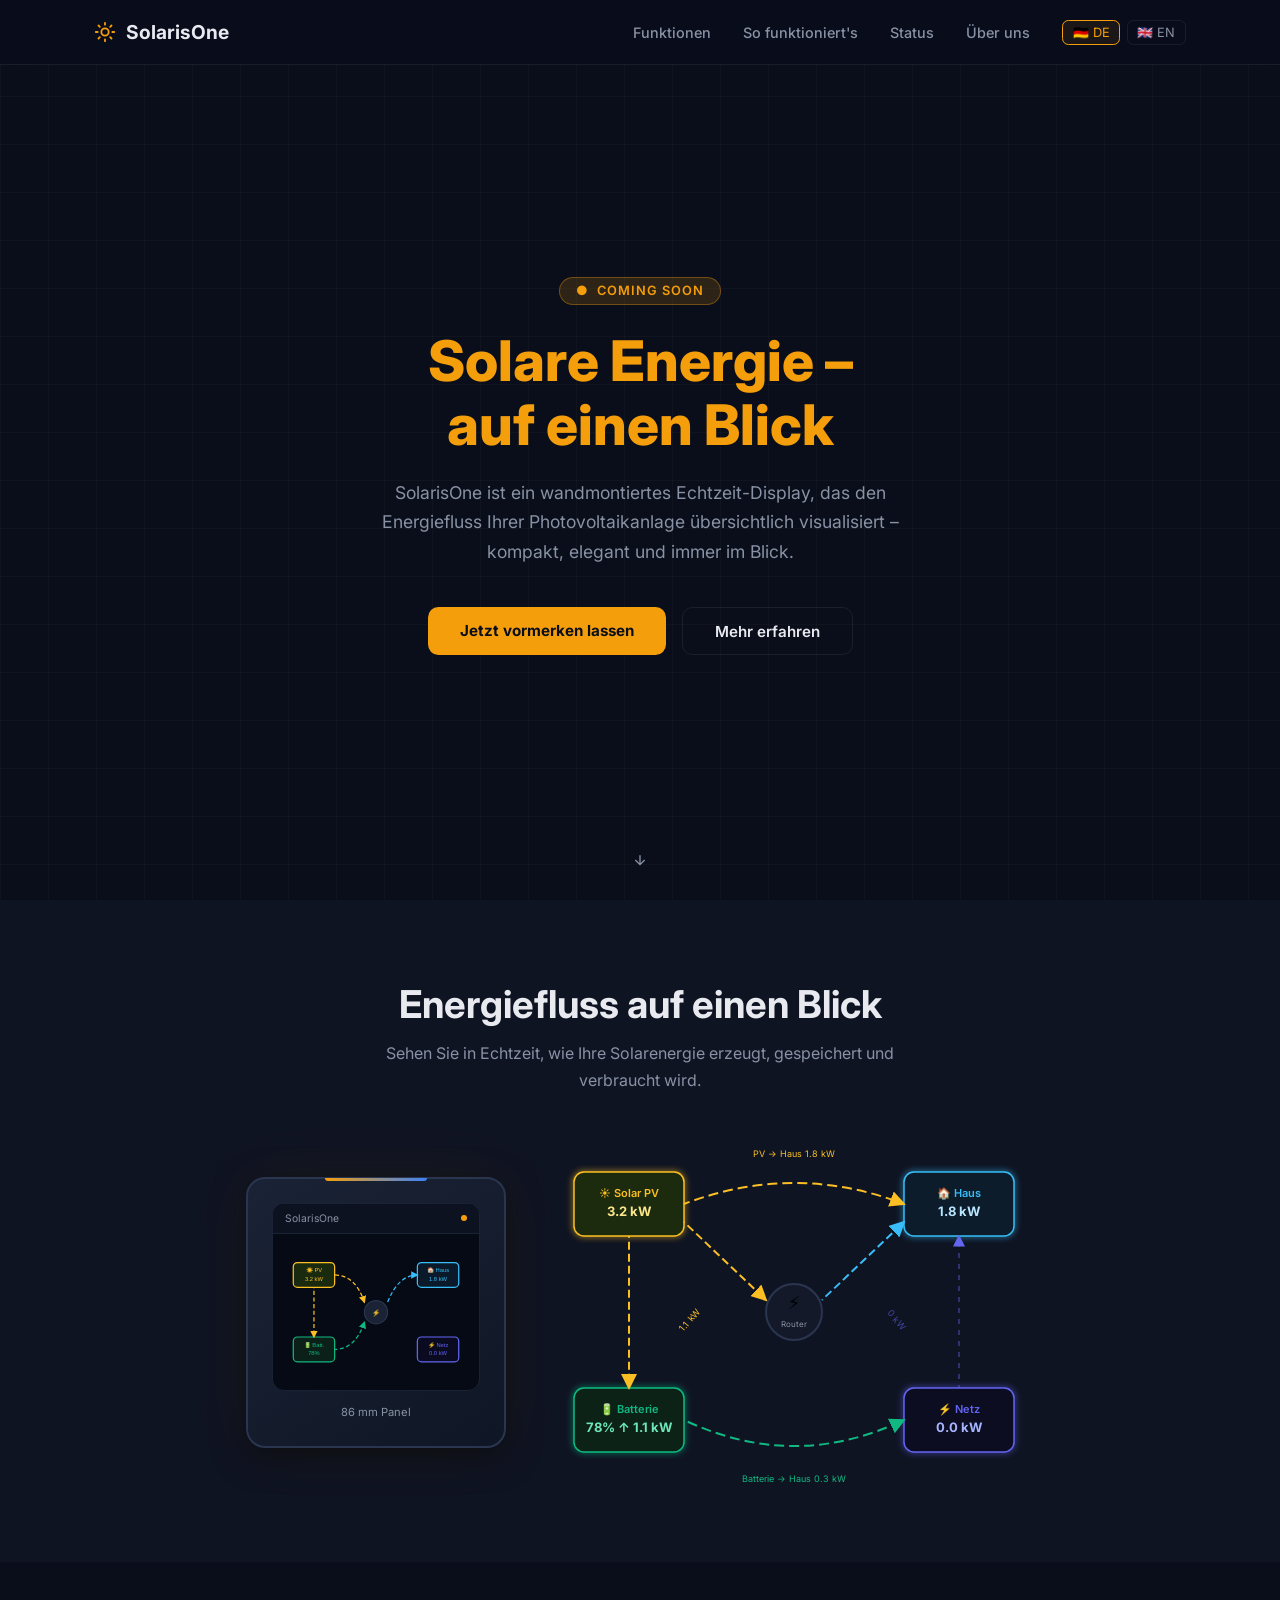
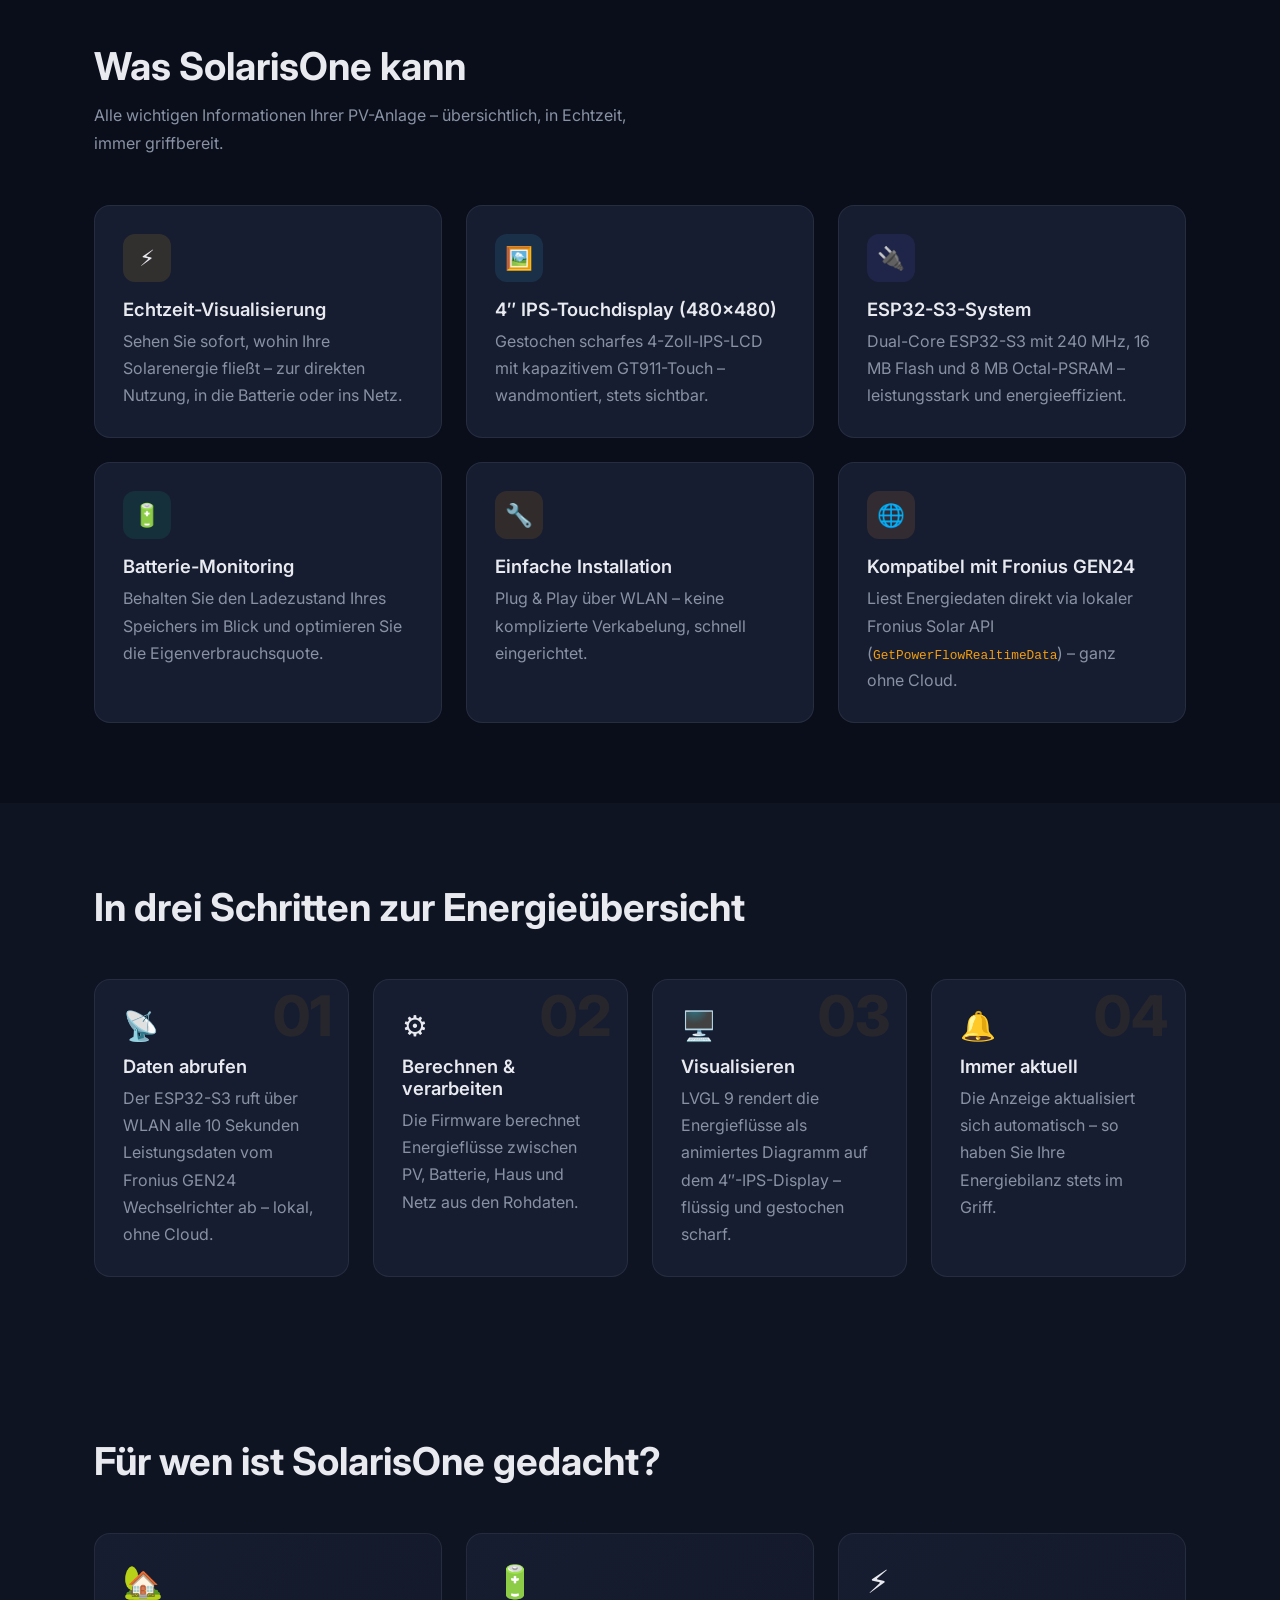
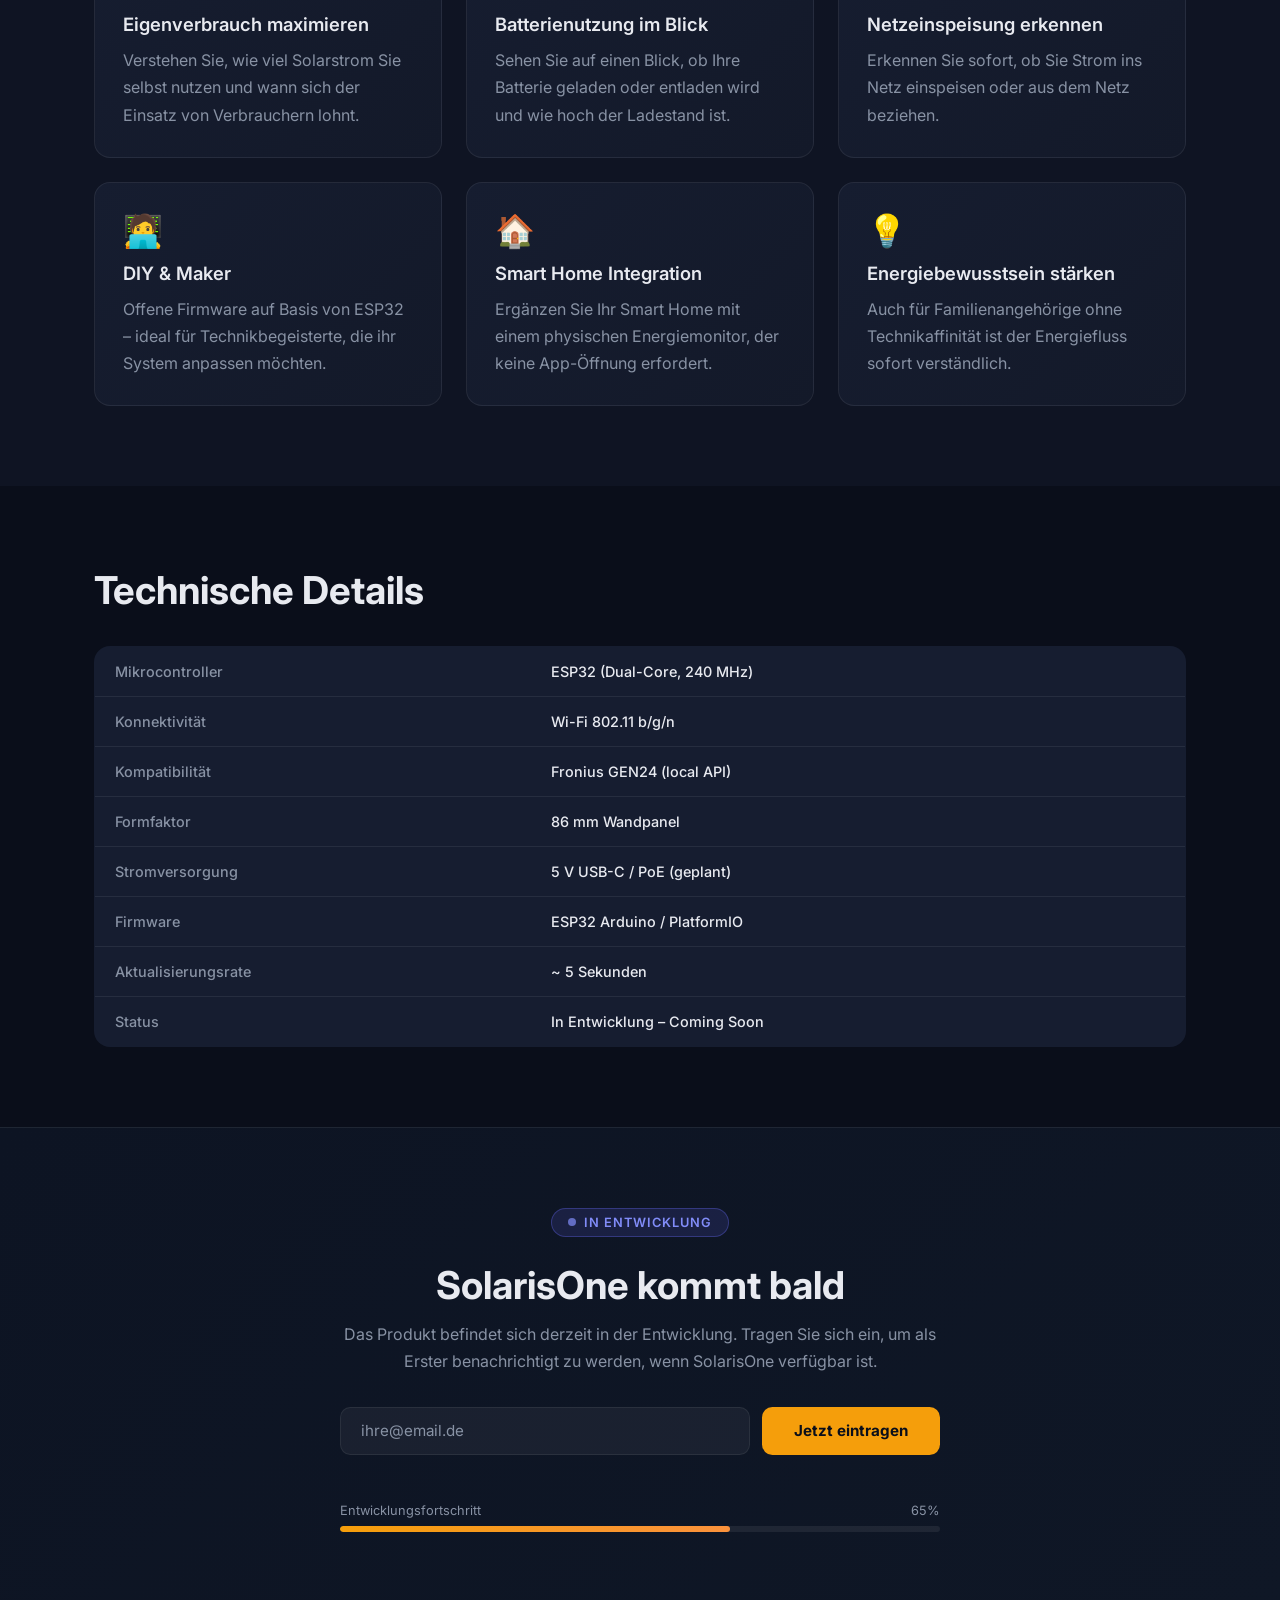
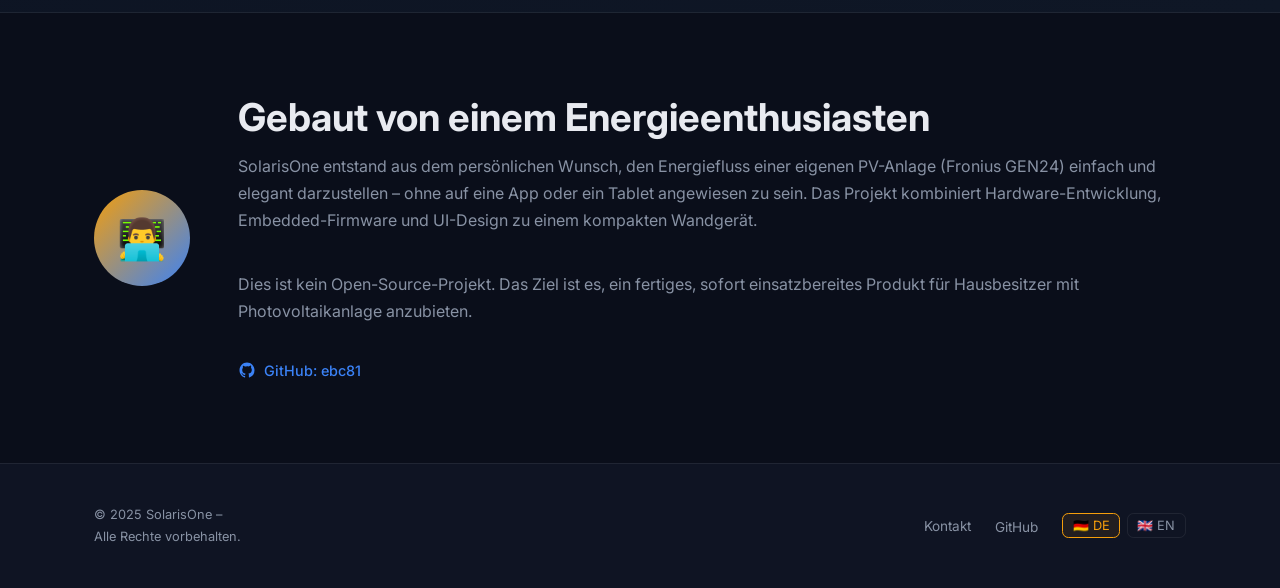
==== commit 45f2194a: "Fix code-review issues: section-tag consistency, class-based lang-btn selectors, real specs Co-autho" ====
--- a/index.html
+++ b/index.html
@@ -4,7 +4,7 @@
   <meta charset="UTF-8" />
   <meta name="viewport" content="width=device-width, initial-scale=1.0" />
   <title>SolarisOne – Solare Energie auf einen Blick</title>
-  <meta name="description" content="SolarisOne – Das wandmontierte Echtzeit-Energiefluss-Display für Ihre Photovoltaikanlage. ESP32-basiert. Coming Soon." />
+  <meta name="description" content="SolarisOne – Das wandmontierte 4&quot;-Echtzeit-Energiefluss-Display für Ihre Photovoltaikanlage. ESP32-S3 · LVGL 9 · Fronius GEN24. Coming Soon." />
   <link rel="preconnect" href="https://fonts.googleapis.com" />
   <link rel="preconnect" href="https://fonts.gstatic.com" crossorigin />
   <link href="https://fonts.googleapis.com/css2?family=Inter:wght@300;400;500;600;700;800&display=swap" rel="stylesheet" />
@@ -426,8 +426,8 @@
       <li><a href="#about" data-lang="de" class="active" onclick="closeNav()">Über uns</a><a href="#about" data-lang="en" onclick="closeNav()">About</a></li>
       <li>
         <div class="lang-switcher">
-          <button class="lang-btn active" onclick="setLang('de')" id="btn-de">🇩🇪 DE</button>
-          <button class="lang-btn" onclick="setLang('en')" id="btn-en">🇬🇧 EN</button>
+          <button class="lang-btn active" onclick="setLang('de')" data-lang-target="de">🇩🇪 DE</button>
+          <button class="lang-btn" onclick="setLang('en')" data-lang-target="en">🇬🇧 EN</button>
         </div>
       </li>
     </ul>
@@ -478,7 +478,7 @@
 <!-- ═════════════════════════ PRODUCT VISUAL / FLOW ═══════════════════════════ -->
 <section class="flow-section" id="visual">
   <div class="container">
-    <span class="section-tag" data-lang="de" style="display:block;text-align:center">Das Produkt</span>
+    <span class="section-tag" data-lang="de" style="text-align:center">Das Produkt</span>
     <span class="section-tag" data-lang="en" style="text-align:center">The Product</span>
 
     <h2 class="section-head reveal">
@@ -671,7 +671,7 @@
 <!-- ═══════════════════════════════ FEATURES ══════════════════════════════════ -->
 <section class="section" id="features">
   <div class="container">
-    <span class="section-tag" data-lang="de" style="display:block">Funktionen</span>
+    <span class="section-tag" data-lang="de">Funktionen</span>
     <span class="section-tag" data-lang="en">Features</span>
 
     <h2 class="section-head reveal">
@@ -693,14 +693,14 @@
 
       <div class="feature-card reveal">
         <div class="feature-icon" style="background:rgba(56,189,248,0.12);">🖼️</div>
-        <h3><span data-lang="de" class="active">Wandmontiertes Display</span><span data-lang="en">Wall-mounted Display</span></h3>
-        <p><span data-lang="de" class="active">Kompaktes 86er-Panelformat – passt nahtlos in jede Schalterleiste und ist immer sichtbar.</span><span data-lang="en">Compact 86 panel format – fits seamlessly into any switch panel and stays visible.</span></p>
+        <h3><span data-lang="de" class="active">4″ IPS-Touchdisplay (480×480)</span><span data-lang="en">4″ IPS Touch Display (480×480)</span></h3>
+        <p><span data-lang="de" class="active">Gestochen scharfes 4-Zoll-IPS-LCD mit kapazitivem GT911-Touch – wandmontiert, stets sichtbar.</span><span data-lang="en">Crisp 4-inch IPS LCD with capacitive GT911 touch – wall-mounted, always visible.</span></p>
       </div>
 
       <div class="feature-card reveal">
         <div class="feature-icon" style="background:rgba(99,102,241,0.12);">🔌</div>
-        <h3><span data-lang="de" class="active">ESP32-basiertes System</span><span data-lang="en">ESP32-based System</span></h3>
-        <p><span data-lang="de" class="active">Energieeffizienter Mikrocontroller mit WLAN-Konnektivität – zuverlässig und kostengünstig.</span><span data-lang="en">Energy-efficient microcontroller with Wi-Fi connectivity – reliable and cost-effective.</span></p>
+        <h3><span data-lang="de" class="active">ESP32-S3-System</span><span data-lang="en">ESP32-S3 System</span></h3>
+        <p><span data-lang="de" class="active">Dual-Core ESP32-S3 mit 240 MHz, 16 MB Flash und 8 MB Octal-PSRAM – leistungsstark und energieeffizient.</span><span data-lang="en">Dual-Core ESP32-S3 at 240 MHz, 16 MB Flash and 8 MB Octal PSRAM – powerful and energy-efficient.</span></p>
       </div>
 
       <div class="feature-card reveal">
@@ -718,7 +718,7 @@
       <div class="feature-card reveal">
         <div class="feature-icon" style="background:rgba(251,146,60,0.12);">🌐</div>
         <h3><span data-lang="de" class="active">Kompatibel mit Fronius GEN24</span><span data-lang="en">Compatible with Fronius GEN24</span></h3>
-        <p><span data-lang="de" class="active">Liest Energiedaten direkt vom Fronius Wechselrichter via lokale API – ohne Cloud-Abhängigkeit.</span><span data-lang="en">Reads energy data directly from Fronius inverter via local API – no cloud dependency.</span></p>
+        <p><span data-lang="de" class="active">Liest Energiedaten direkt via lokaler Fronius Solar API (<code style="font-size:0.8em;color:var(--accent)">GetPowerFlowRealtimeData</code>) – ganz ohne Cloud.</span><span data-lang="en">Reads energy data directly via the local Fronius Solar API (<code style="font-size:0.8em;color:var(--accent)">GetPowerFlowRealtimeData</code>) – no cloud required.</span></p>
       </div>
 
     </div>
@@ -728,7 +728,7 @@
 <!-- ══════════════════════════ HOW IT WORKS ═══════════════════════════════════ -->
 <section class="section grid-bg" id="how" style="background:var(--bg2);">
   <div class="container">
-    <span class="section-tag" data-lang="de" style="display:block">So funktioniert's</span>
+    <span class="section-tag" data-lang="de">So funktioniert's</span>
     <span class="section-tag" data-lang="en">How It Works</span>
 
     <h2 class="section-head reveal">
@@ -742,7 +742,7 @@
         <div class="step-num">01</div>
         <div class="step-icon">📡</div>
         <h3><span data-lang="de" class="active">Daten abrufen</span><span data-lang="en">Fetch Data</span></h3>
-        <p><span data-lang="de" class="active">Der ESP32 ruft über WLAN in Echtzeit Leistungsdaten von Ihrem Fronius GEN24 Wechselrichter ab.</span><span data-lang="en">The ESP32 fetches real-time power data from your Fronius GEN24 inverter over Wi-Fi.</span></p>
+        <p><span data-lang="de" class="active">Der ESP32-S3 ruft über WLAN alle 10 Sekunden Leistungsdaten vom Fronius GEN24 Wechselrichter ab – lokal, ohne Cloud.</span><span data-lang="en">The ESP32-S3 fetches power data from the Fronius GEN24 inverter over Wi-Fi every 10 seconds – locally, no cloud.</span></p>
       </div>
 
       <div class="step-card reveal">
@@ -756,7 +756,7 @@
         <div class="step-num">03</div>
         <div class="step-icon">🖥️</div>
         <h3><span data-lang="de" class="active">Visualisieren</span><span data-lang="en">Visualise</span></h3>
-        <p><span data-lang="de" class="active">Das Display zeigt die Energieflüsse als klares, animiertes Diagramm – direkt an Ihrer Wand.</span><span data-lang="en">The display shows energy flows as a clear, animated diagram – right on your wall.</span></p>
+        <p><span data-lang="de" class="active">LVGL 9 rendert die Energieflüsse als animiertes Diagramm auf dem 4″-IPS-Display – flüssig und gestochen scharf.</span><span data-lang="en">LVGL 9 renders the energy flows as an animated diagram on the 4″ IPS display – smooth and crisp.</span></p>
       </div>
 
       <div class="step-card reveal">
@@ -773,7 +773,7 @@
 <!-- ═══════════════════════════ USE CASES ═════════════════════════════════════ -->
 <section class="section use-cases" id="usecases">
   <div class="container">
-    <span class="section-tag" data-lang="de" style="display:block">Anwendungsfälle</span>
+    <span class="section-tag" data-lang="de">Anwendungsfälle</span>
     <span class="section-tag" data-lang="en">Use Cases</span>
 
     <h2 class="section-head reveal">
@@ -826,7 +826,7 @@
 <!-- ═══════════════════════════ SPECS ════════════════════════════════════════ -->
 <section class="section" id="specs">
   <div class="container">
-    <span class="section-tag" data-lang="de" style="display:block">Technische Daten</span>
+    <span class="section-tag" data-lang="de">Technische Daten</span>
     <span class="section-tag" data-lang="en">Technical Specs</span>
 
     <h2 class="section-head reveal">
@@ -928,7 +928,7 @@
     <div class="about-inner reveal">
       <div class="about-avatar" aria-hidden="true">👨‍💻</div>
       <div class="about-text">
-        <span class="section-tag" data-lang="de" style="display:block">Über das Projekt</span>
+        <span class="section-tag" data-lang="de">Über das Projekt</span>
         <span class="section-tag" data-lang="en">About the Project</span>
         <h2>
           <span data-lang="de" class="active">Gebaut von einem Energieenthusiasten</span>
@@ -971,8 +971,8 @@
         <li><a href="https://github.com/ebc81" target="_blank" rel="noopener noreferrer">GitHub</a></li>
         <li>
           <div class="lang-switcher">
-            <button class="lang-btn active" onclick="setLang('de')" id="btn-de-footer">🇩🇪 DE</button>
-            <button class="lang-btn" onclick="setLang('en')" id="btn-en-footer">🇬🇧 EN</button>
+            <button class="lang-btn active" onclick="setLang('de')" data-lang-target="de">🇩🇪 DE</button>
+            <button class="lang-btn" onclick="setLang('en')" data-lang-target="en">🇬🇧 EN</button>
           </div>
         </li>
       </ul>
@@ -998,10 +998,9 @@
       }
     });
 
-    // Update nav buttons
-    ['btn-de','btn-en','btn-de-footer','btn-en-footer'].forEach(id => {
-      const btn = document.getElementById(id);
-      if (btn) btn.classList.toggle('active', id.includes(lang));
+    // Update all lang-btn buttons via class instead of hardcoded IDs
+    document.querySelectorAll('.lang-btn').forEach(btn => {
+      btn.classList.toggle('active', btn.dataset.langTarget === lang);
     });
 
     // Update email placeholder
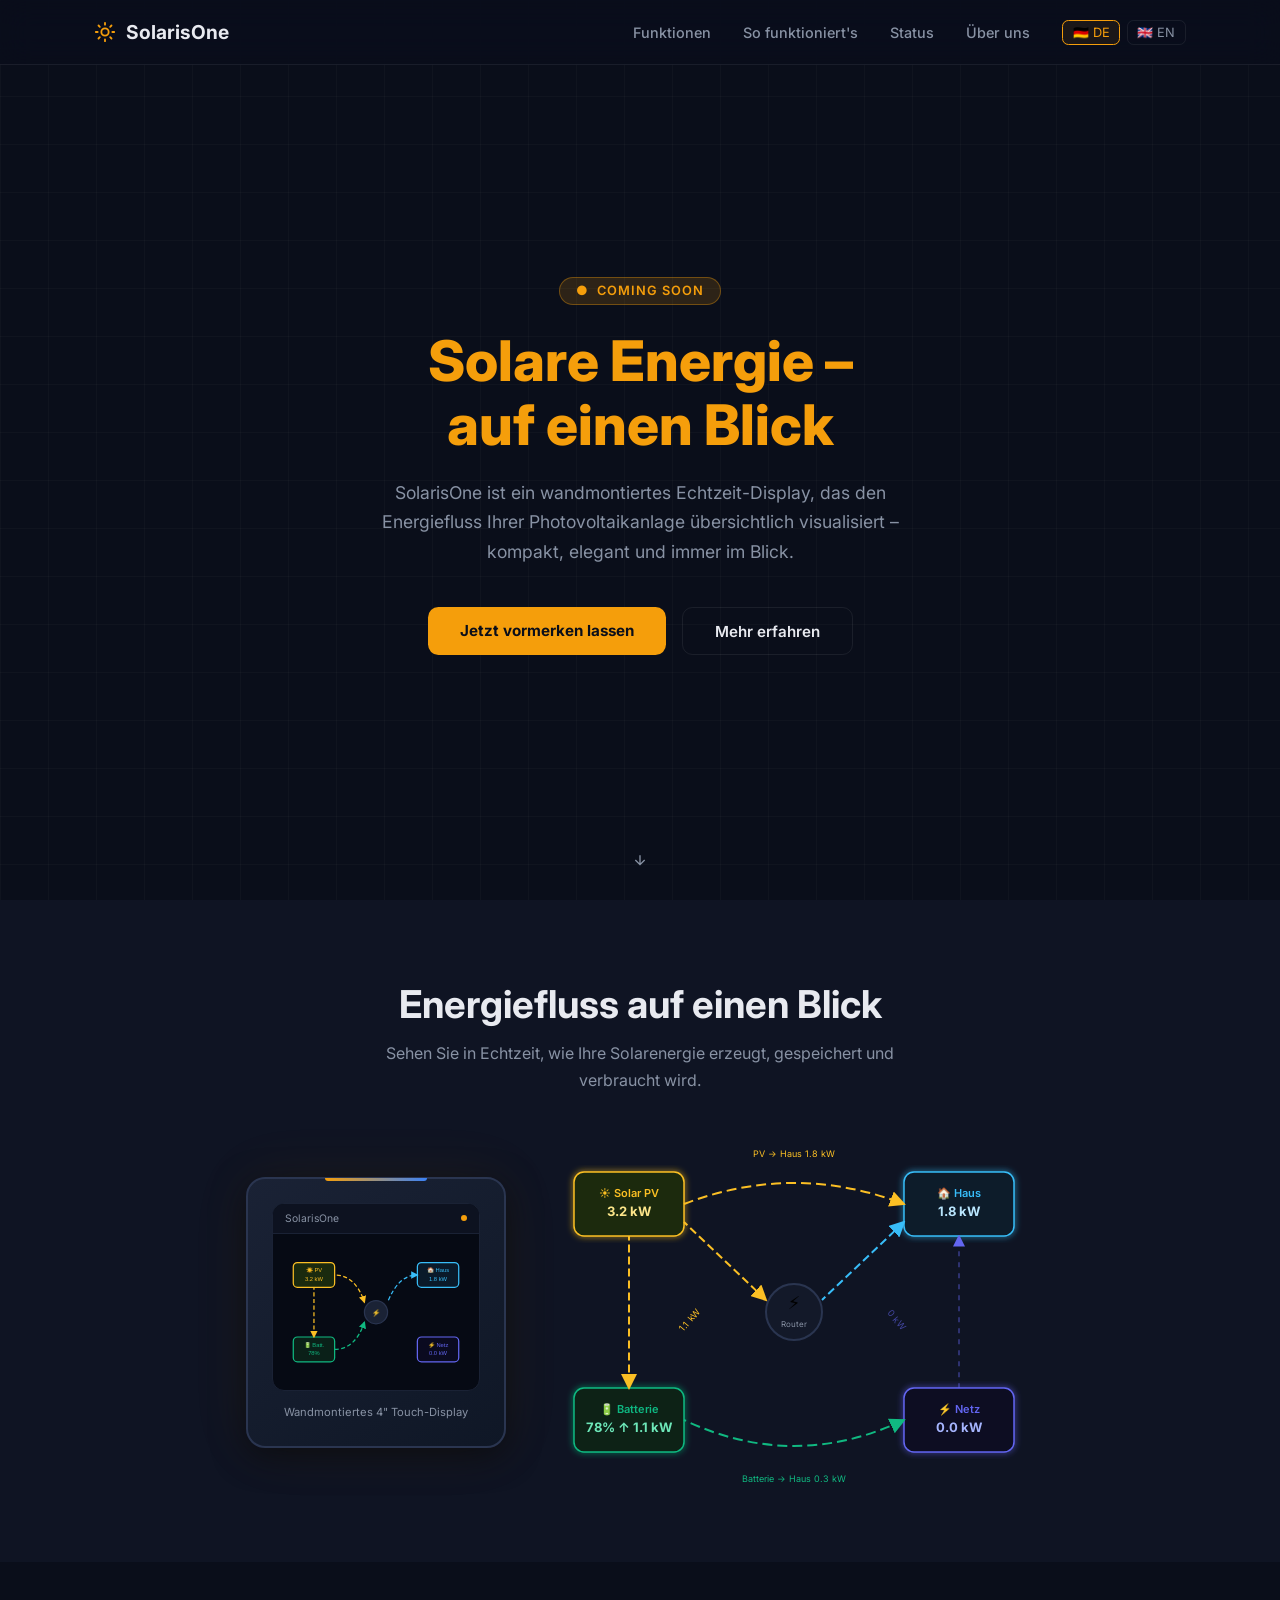
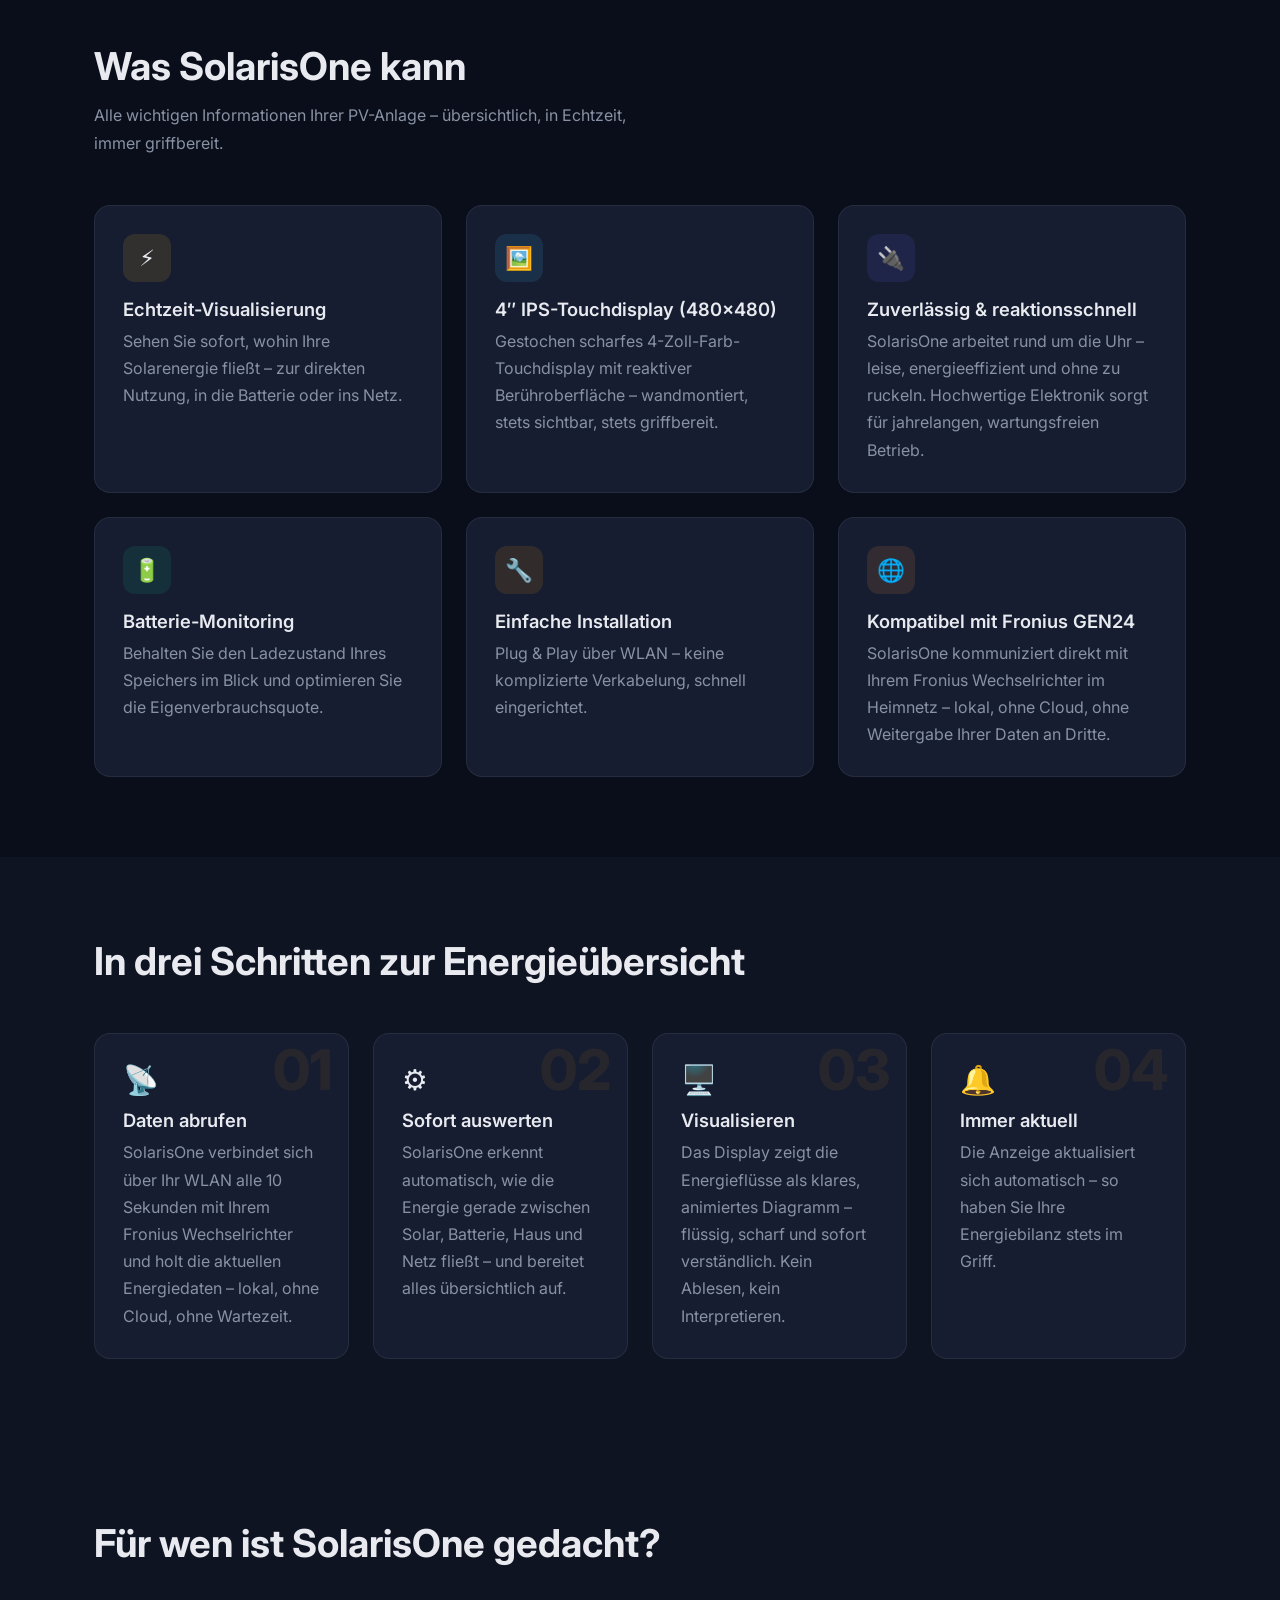
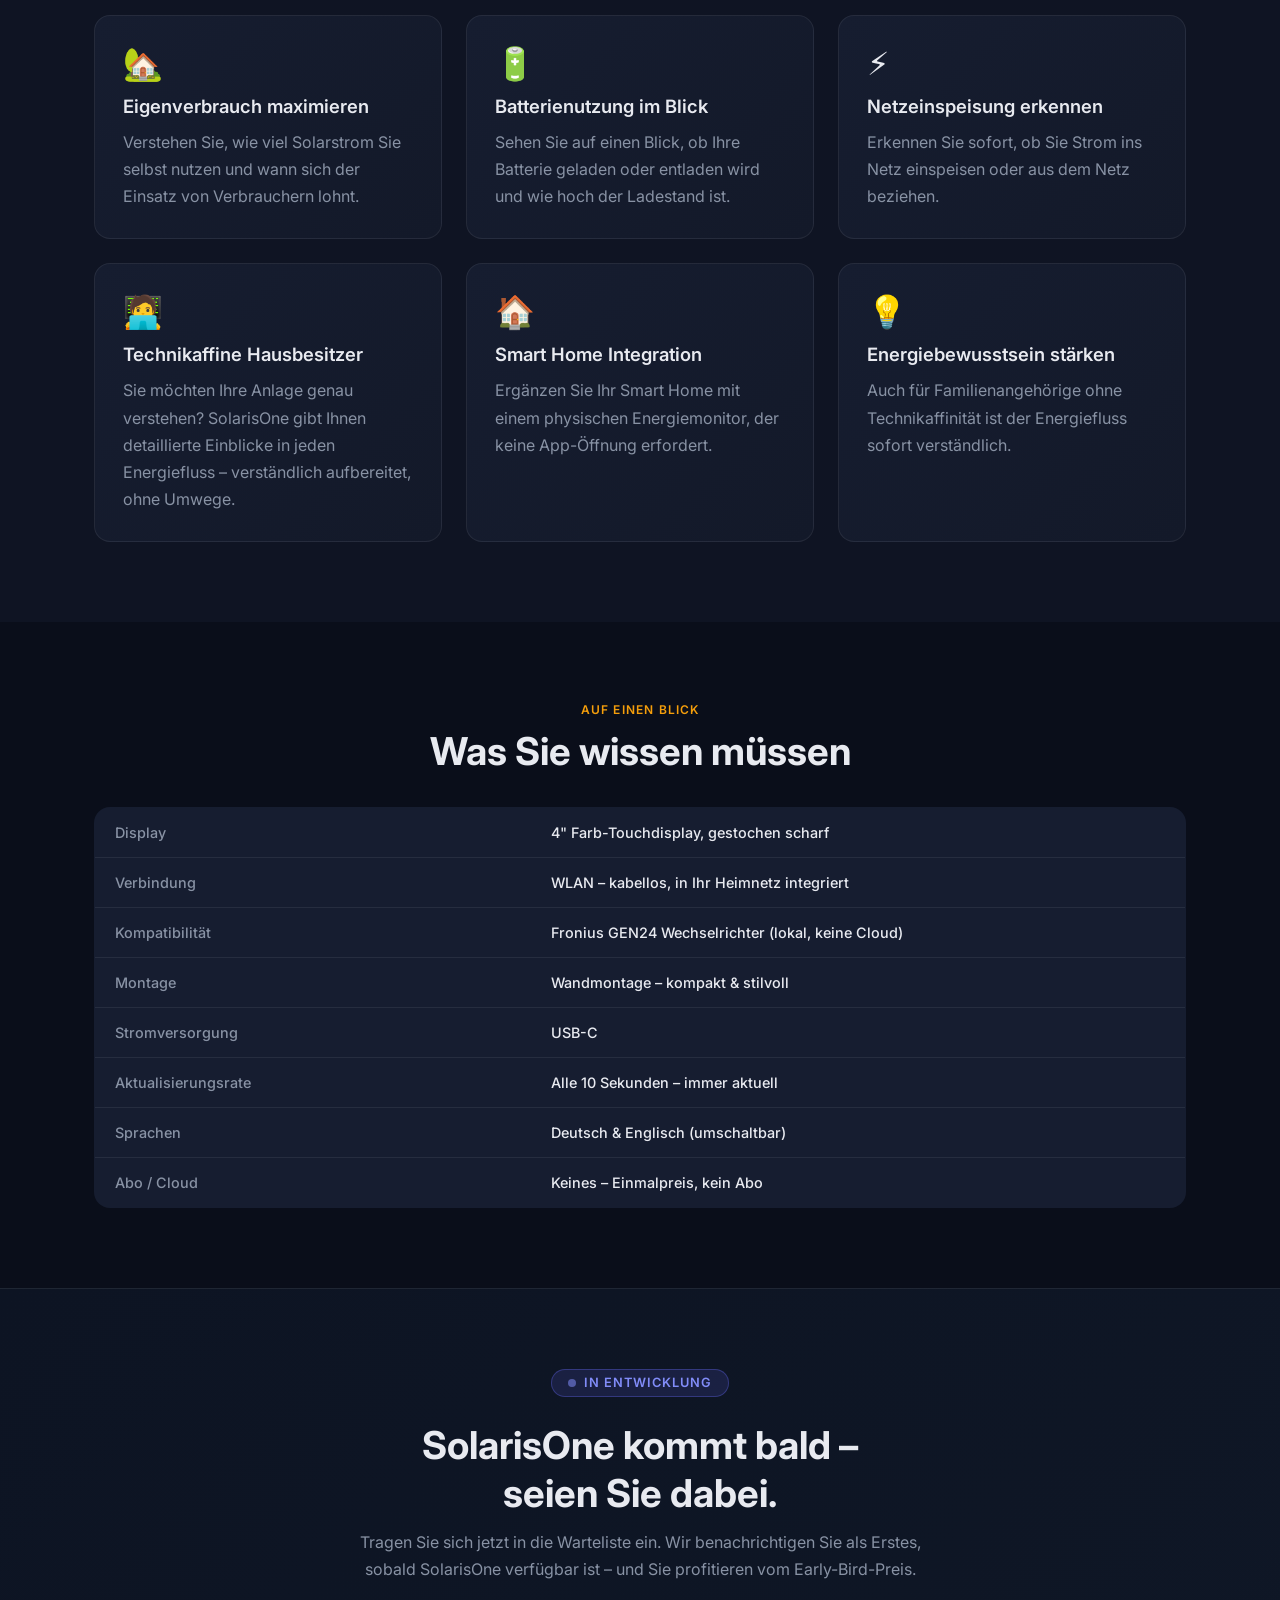
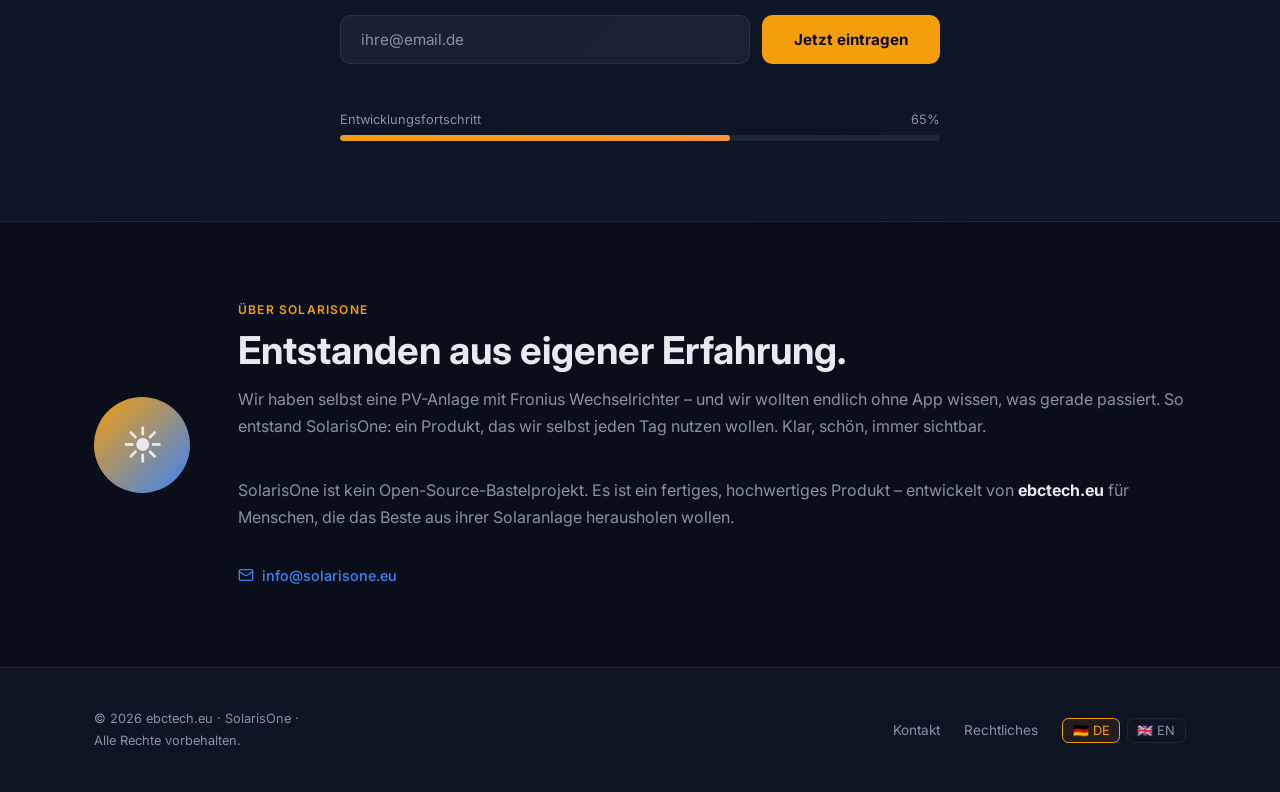
==== commit e87f7948: "Rewrite copy to be end-customer marketing focused, remove all technical jargon Co-authored-by: ebc81" ====
--- a/index.html
+++ b/index.html
@@ -4,7 +4,7 @@
   <meta charset="UTF-8" />
   <meta name="viewport" content="width=device-width, initial-scale=1.0" />
   <title>SolarisOne – Solare Energie auf einen Blick</title>
-  <meta name="description" content="SolarisOne – Das wandmontierte 4&quot;-Echtzeit-Energiefluss-Display für Ihre Photovoltaikanlage. ESP32-S3 · LVGL 9 · Fronius GEN24. Coming Soon." />
+  <meta name="description" content="SolarisOne – Das elegante Wanddisplay, das Ihnen auf einen Blick zeigt, wie viel Solarstrom Sie erzeugen, verbrauchen und sparen. Für Fronius GEN24. Coming Soon." />
   <link rel="preconnect" href="https://fonts.googleapis.com" />
   <link rel="preconnect" href="https://fonts.gstatic.com" crossorigin />
   <link href="https://fonts.googleapis.com/css2?family=Inter:wght@300;400;500;600;700;800&display=swap" rel="stylesheet" />
@@ -560,7 +560,7 @@
             </path>
           </svg>
         </div>
-        <p style="text-align:center;font-size:0.7rem;color:var(--muted);margin-top:0.75rem;">86 mm Panel</p>
+        <p style="text-align:center;font-size:0.7rem;color:var(--muted);margin-top:0.75rem;">Wandmontiertes 4&quot; Touch-Display</p>
       </div>
 
       <!-- Large animated energy diagram -->
@@ -694,13 +694,13 @@
       <div class="feature-card reveal">
         <div class="feature-icon" style="background:rgba(56,189,248,0.12);">🖼️</div>
         <h3><span data-lang="de" class="active">4″ IPS-Touchdisplay (480×480)</span><span data-lang="en">4″ IPS Touch Display (480×480)</span></h3>
-        <p><span data-lang="de" class="active">Gestochen scharfes 4-Zoll-IPS-LCD mit kapazitivem GT911-Touch – wandmontiert, stets sichtbar.</span><span data-lang="en">Crisp 4-inch IPS LCD with capacitive GT911 touch – wall-mounted, always visible.</span></p>
+        <p><span data-lang="de" class="active">Gestochen scharfes 4-Zoll-Farb-Touchdisplay mit reaktiver Berühroberfläche – wandmontiert, stets sichtbar, stets griffbereit.</span><span data-lang="en">Crisp 4-inch colour touch display with responsive touch surface – wall-mounted, always visible, always at hand.</span></p>
       </div>
 
       <div class="feature-card reveal">
         <div class="feature-icon" style="background:rgba(99,102,241,0.12);">🔌</div>
-        <h3><span data-lang="de" class="active">ESP32-S3-System</span><span data-lang="en">ESP32-S3 System</span></h3>
-        <p><span data-lang="de" class="active">Dual-Core ESP32-S3 mit 240 MHz, 16 MB Flash und 8 MB Octal-PSRAM – leistungsstark und energieeffizient.</span><span data-lang="en">Dual-Core ESP32-S3 at 240 MHz, 16 MB Flash and 8 MB Octal PSRAM – powerful and energy-efficient.</span></p>
+        <h3><span data-lang="de" class="active">Zuverlässig & reaktionsschnell</span><span data-lang="en">Reliable & responsive</span></h3>
+        <p><span data-lang="de" class="active">SolarisOne arbeitet rund um die Uhr – leise, energieeffizient und ohne zu ruckeln. Hochwertige Elektronik sorgt für jahrelangen, wartungsfreien Betrieb.</span><span data-lang="en">SolarisOne works around the clock – quietly, energy-efficiently and without stuttering. High-quality electronics ensure years of maintenance-free operation.</span></p>
       </div>
 
       <div class="feature-card reveal">
@@ -718,7 +718,7 @@
       <div class="feature-card reveal">
         <div class="feature-icon" style="background:rgba(251,146,60,0.12);">🌐</div>
         <h3><span data-lang="de" class="active">Kompatibel mit Fronius GEN24</span><span data-lang="en">Compatible with Fronius GEN24</span></h3>
-        <p><span data-lang="de" class="active">Liest Energiedaten direkt via lokaler Fronius Solar API (<code style="font-size:0.8em;color:var(--accent)">GetPowerFlowRealtimeData</code>) – ganz ohne Cloud.</span><span data-lang="en">Reads energy data directly via the local Fronius Solar API (<code style="font-size:0.8em;color:var(--accent)">GetPowerFlowRealtimeData</code>) – no cloud required.</span></p>
+        <p><span data-lang="de" class="active">SolarisOne kommuniziert direkt mit Ihrem Fronius Wechselrichter im Heimnetz – lokal, ohne Cloud, ohne Weitergabe Ihrer Daten an Dritte.</span><span data-lang="en">SolarisOne communicates directly with your Fronius inverter on your home network – locally, without cloud, without sharing your data with third parties.</span></p>
       </div>
 
     </div>
@@ -742,21 +742,21 @@
         <div class="step-num">01</div>
         <div class="step-icon">📡</div>
         <h3><span data-lang="de" class="active">Daten abrufen</span><span data-lang="en">Fetch Data</span></h3>
-        <p><span data-lang="de" class="active">Der ESP32-S3 ruft über WLAN alle 10 Sekunden Leistungsdaten vom Fronius GEN24 Wechselrichter ab – lokal, ohne Cloud.</span><span data-lang="en">The ESP32-S3 fetches power data from the Fronius GEN24 inverter over Wi-Fi every 10 seconds – locally, no cloud.</span></p>
+        <p><span data-lang="de" class="active">SolarisOne verbindet sich über Ihr WLAN alle 10 Sekunden mit Ihrem Fronius Wechselrichter und holt die aktuellen Energiedaten – lokal, ohne Cloud, ohne Wartezeit.</span><span data-lang="en">SolarisOne connects via your Wi-Fi every 10 seconds to your Fronius inverter and fetches the latest energy data – locally, no cloud, no waiting.</span></p>
       </div>
 
       <div class="step-card reveal">
         <div class="step-num">02</div>
         <div class="step-icon">⚙️</div>
-        <h3><span data-lang="de" class="active">Berechnen &amp; verarbeiten</span><span data-lang="en">Calculate &amp; Process</span></h3>
-        <p><span data-lang="de" class="active">Die Firmware berechnet Energieflüsse zwischen PV, Batterie, Haus und Netz aus den Rohdaten.</span><span data-lang="en">The firmware calculates energy flows between PV, battery, house and grid from raw data.</span></p>
+        <h3><span data-lang="de" class="active">Sofort auswerten</span><span data-lang="en">Evaluate instantly</span></h3>
+        <p><span data-lang="de" class="active">SolarisOne erkennt automatisch, wie die Energie gerade zwischen Solar, Batterie, Haus und Netz fließt – und bereitet alles übersichtlich auf.</span><span data-lang="en">SolarisOne automatically recognises how energy is currently flowing between solar, battery, house and grid – and presents everything clearly.</span></p>
       </div>
 
       <div class="step-card reveal">
         <div class="step-num">03</div>
         <div class="step-icon">🖥️</div>
         <h3><span data-lang="de" class="active">Visualisieren</span><span data-lang="en">Visualise</span></h3>
-        <p><span data-lang="de" class="active">LVGL 9 rendert die Energieflüsse als animiertes Diagramm auf dem 4″-IPS-Display – flüssig und gestochen scharf.</span><span data-lang="en">LVGL 9 renders the energy flows as an animated diagram on the 4″ IPS display – smooth and crisp.</span></p>
+        <p><span data-lang="de" class="active">Das Display zeigt die Energieflüsse als klares, animiertes Diagramm – flüssig, scharf und sofort verständlich. Kein Ablesen, kein Interpretieren.</span><span data-lang="en">The display shows energy flows as a clear, animated diagram – smooth, crisp and immediately understandable. No reading, no interpreting.</span></p>
       </div>
 
       <div class="step-card reveal">
@@ -803,8 +803,8 @@
 
       <div class="use-card reveal">
         <div class="use-card-icon">🧑‍💻</div>
-        <h3><span data-lang="de" class="active">DIY &amp; Maker</span><span data-lang="en">DIY &amp; Makers</span></h3>
-        <p><span data-lang="de" class="active">Offene Firmware auf Basis von ESP32 – ideal für Technikbegeisterte, die ihr System anpassen möchten.</span><span data-lang="en">Open firmware based on ESP32 – ideal for tech enthusiasts who want to customise their system.</span></p>
+        <h3><span data-lang="de" class="active">Technikaffine Hausbesitzer</span><span data-lang="en">Tech-minded homeowners</span></h3>
+        <p><span data-lang="de" class="active">Sie möchten Ihre Anlage genau verstehen? SolarisOne gibt Ihnen detaillierte Einblicke in jeden Energiefluss – verständlich aufbereitet, ohne Umwege.</span><span data-lang="en">Want to understand your system in detail? SolarisOne gives you detailed insights into every energy flow – presented clearly, without detours.</span></p>
       </div>
 
       <div class="use-card reveal">
@@ -823,50 +823,50 @@
   </div>
 </section>
 
-<!-- ═══════════════════════════ SPECS ════════════════════════════════════════ -->
+<!-- ═══════════════════════════ AT A GLANCE ══════════════════════════════════ -->
 <section class="section" id="specs">
   <div class="container">
-    <span class="section-tag" data-lang="de">Technische Daten</span>
-    <span class="section-tag" data-lang="en">Technical Specs</span>
-
-    <h2 class="section-head reveal">
-      <span data-lang="de" class="active">Technische Details</span>
-      <span data-lang="en">Technical Details</span>
+    <span class="section-tag text-center" data-lang="de" style="display:block">Auf einen Blick</span>
+    <span class="section-tag text-center" data-lang="en">At a glance</span>
+
+    <h2 class="section-head text-center reveal">
+      <span data-lang="de" class="active">Was Sie wissen müssen</span>
+      <span data-lang="en">What you need to know</span>
     </h2>
 
     <table class="specs-table reveal">
       <tbody>
         <tr>
-          <th><span data-lang="de" class="active">Mikrocontroller</span><span data-lang="en">Microcontroller</span></th>
-          <td>ESP32 (Dual-Core, 240 MHz)</td>
+          <th><span data-lang="de" class="active">Display</span><span data-lang="en">Display</span></th>
+          <td><span data-lang="de" class="active">4&quot; Farb-Touchdisplay, gestochen scharf</span><span data-lang="en">4&quot; colour touch display, crystal-clear</span></td>
         </tr>
         <tr>
-          <th><span data-lang="de" class="active">Konnektivität</span><span data-lang="en">Connectivity</span></th>
-          <td>Wi-Fi 802.11 b/g/n</td>
+          <th><span data-lang="de" class="active">Verbindung</span><span data-lang="en">Connection</span></th>
+          <td><span data-lang="de" class="active">WLAN – kabellos, in Ihr Heimnetz integriert</span><span data-lang="en">Wi-Fi – wireless, integrated in your home network</span></td>
         </tr>
         <tr>
           <th><span data-lang="de" class="active">Kompatibilität</span><span data-lang="en">Compatibility</span></th>
-          <td>Fronius GEN24 (local API)</td>
+          <td><span data-lang="de" class="active">Fronius GEN24 Wechselrichter (lokal, keine Cloud)</span><span data-lang="en">Fronius GEN24 inverter (local, no cloud)</span></td>
         </tr>
         <tr>
-          <th><span data-lang="de" class="active">Formfaktor</span><span data-lang="en">Form factor</span></th>
-          <td><span data-lang="de" class="active">86 mm Wandpanel</span><span data-lang="en">86 mm wall panel</span></td>
+          <th><span data-lang="de" class="active">Montage</span><span data-lang="en">Installation</span></th>
+          <td><span data-lang="de" class="active">Wandmontage – kompakt &amp; stilvoll</span><span data-lang="en">Wall-mounted – compact &amp; stylish</span></td>
         </tr>
         <tr>
           <th><span data-lang="de" class="active">Stromversorgung</span><span data-lang="en">Power supply</span></th>
-          <td>5 V USB-C / PoE (geplant)</td>
-        </tr>
-        <tr>
-          <th><span data-lang="de" class="active">Firmware</span><span data-lang="en">Firmware</span></th>
-          <td>ESP32 Arduino / PlatformIO</td>
+          <td>USB-C</td>
         </tr>
         <tr>
           <th><span data-lang="de" class="active">Aktualisierungsrate</span><span data-lang="en">Update rate</span></th>
-          <td><span data-lang="de" class="active">~ 5 Sekunden</span><span data-lang="en">~ 5 seconds</span></td>
+          <td><span data-lang="de" class="active">Alle 10 Sekunden – immer aktuell</span><span data-lang="en">Every 10 seconds – always current</span></td>
         </tr>
         <tr>
-          <th><span data-lang="de" class="active">Status</span><span data-lang="en">Status</span></th>
-          <td><span data-lang="de" class="active">In Entwicklung – Coming Soon</span><span data-lang="en">In development – Coming Soon</span></td>
+          <th><span data-lang="de" class="active">Sprachen</span><span data-lang="en">Languages</span></th>
+          <td><span data-lang="de" class="active">Deutsch &amp; Englisch (umschaltbar)</span><span data-lang="en">German &amp; English (switchable)</span></td>
+        </tr>
+        <tr>
+          <th><span data-lang="de" class="active">Abo / Cloud</span><span data-lang="en">Subscription / Cloud</span></th>
+          <td><span data-lang="de" class="active">Keines – Einmalpreis, kein Abo</span><span data-lang="en">None – one-time price, no subscription</span></td>
         </tr>
       </tbody>
     </table>
@@ -884,13 +884,13 @@
       </div>
 
       <h2>
-        <span data-lang="de" class="active">SolarisOne kommt bald</span>
-        <span data-lang="en">SolarisOne Is Coming Soon</span>
+        <span data-lang="de" class="active">SolarisOne kommt bald –<br>seien Sie dabei.</span>
+        <span data-lang="en">SolarisOne is coming soon –<br>be first in line.</span>
       </h2>
 
       <p style="margin-bottom:2rem;">
-        <span data-lang="de" class="active">Das Produkt befindet sich derzeit in der Entwicklung. Tragen Sie sich ein, um als Erster benachrichtigt zu werden, wenn SolarisOne verfügbar ist.</span>
-        <span data-lang="en">The product is currently in development. Sign up to be the first to know when SolarisOne becomes available.</span>
+        <span data-lang="de" class="active">Tragen Sie sich jetzt in die Warteliste ein. Wir benachrichtigen Sie als Erstes, sobald SolarisOne verfügbar ist – und Sie profitieren vom Early-Bird-Preis.</span>
+        <span data-lang="en">Join the waiting list now. We'll notify you first as soon as SolarisOne is available – and you'll benefit from the early-bird price.</span>
       </p>
 
       <form class="signup-form" onsubmit="handleSignup(event)">
@@ -926,27 +926,27 @@
 <section class="section" id="about">
   <div class="container">
     <div class="about-inner reveal">
-      <div class="about-avatar" aria-hidden="true">👨‍💻</div>
+      <div class="about-avatar" aria-hidden="true">☀️</div>
       <div class="about-text">
-        <span class="section-tag" data-lang="de">Über das Projekt</span>
-        <span class="section-tag" data-lang="en">About the Project</span>
+        <span class="section-tag" data-lang="de" style="display:block">Über SolarisOne</span>
+        <span class="section-tag" data-lang="en">About SolarisOne</span>
         <h2>
-          <span data-lang="de" class="active">Gebaut von einem Energieenthusiasten</span>
-          <span data-lang="en">Built by an Energy Enthusiast</span>
+          <span data-lang="de" class="active">Entstanden aus eigener Erfahrung.</span>
+          <span data-lang="en">Born from personal experience.</span>
         </h2>
         <p>
-          <span data-lang="de" class="active">SolarisOne entstand aus dem persönlichen Wunsch, den Energiefluss einer eigenen PV-Anlage (Fronius GEN24) einfach und elegant darzustellen – ohne auf eine App oder ein Tablet angewiesen zu sein. Das Projekt kombiniert Hardware-Entwicklung, Embedded-Firmware und UI-Design zu einem kompakten Wandgerät.</span>
-          <span data-lang="en">SolarisOne was born from a personal desire to display the energy flow of a private PV system (Fronius GEN24) simply and elegantly – without relying on an app or tablet. The project combines hardware development, embedded firmware and UI design into a compact wall device.</span>
+          <span data-lang="de" class="active">Wir haben selbst eine PV-Anlage mit Fronius Wechselrichter – und wir wollten endlich ohne App wissen, was gerade passiert. So entstand SolarisOne: ein Produkt, das wir selbst jeden Tag nutzen wollen. Klar, schön, immer sichtbar.</span>
+          <span data-lang="en">We have our own PV system with a Fronius inverter – and we finally wanted to know what's happening without opening an app. That's how SolarisOne came about: a product we want to use ourselves every day. Clear, beautiful, always visible.</span>
         </p>
         <br/>
         <p>
-          <span data-lang="de" class="active">Dies ist kein Open-Source-Projekt. Das Ziel ist es, ein fertiges, sofort einsatzbereites Produkt für Hausbesitzer mit Photovoltaikanlage anzubieten.</span>
-          <span data-lang="en">This is not an open-source project. The goal is to offer a finished, ready-to-use product for homeowners with photovoltaic systems.</span>
+          <span data-lang="de" class="active">SolarisOne ist kein Open-Source-Bastelprojekt. Es ist ein fertiges, hochwertiges Produkt – entwickelt von <strong style="color:var(--text)">ebctech.eu</strong> für Menschen, die das Beste aus ihrer Solaranlage herausholen wollen.</span>
+          <span data-lang="en">SolarisOne is not an open-source hobby project. It is a finished, high-quality product – developed by <strong style="color:var(--text)">ebctech.eu</strong> for people who want to get the most out of their solar system.</span>
         </p>
         <br/>
-        <a href="https://github.com/ebc81" class="github-link" target="_blank" rel="noopener noreferrer">
-          <svg width="18" height="18" viewBox="0 0 24 24" fill="currentColor"><path d="M12 2C6.48 2 2 6.58 2 12.26c0 4.54 2.87 8.39 6.84 9.75.5.09.68-.22.68-.49 0-.24-.01-.87-.01-1.71-2.78.62-3.37-1.37-3.37-1.37-.45-1.18-1.11-1.49-1.11-1.49-.91-.64.07-.63.07-.63 1 .07 1.53 1.06 1.53 1.06.89 1.57 2.34 1.12 2.91.86.09-.67.35-1.12.63-1.38-2.22-.26-4.56-1.14-4.56-5.07 0-1.12.39-2.03 1.03-2.75-.1-.26-.45-1.3.1-2.71 0 0 .84-.28 2.75 1.05A9.38 9.38 0 0 1 12 6.84c.85 0 1.71.12 2.51.34 1.91-1.33 2.75-1.05 2.75-1.05.55 1.41.2 2.45.1 2.71.64.72 1.03 1.63 1.03 2.75 0 3.94-2.34 4.81-4.57 5.06.36.32.68.94.68 1.9 0 1.38-.01 2.49-.01 2.83 0 .27.18.59.69.49A10.27 10.27 0 0 0 22 12.26C22 6.58 17.52 2 12 2Z"/></svg>
-          GitHub: ebc81
+        <a href="mailto:info@solarisone.eu" class="github-link">
+          <svg width="16" height="16" viewBox="0 0 24 24" fill="none" stroke="currentColor" stroke-width="2" stroke-linecap="round" stroke-linejoin="round"><rect width="20" height="16" x="2" y="4" rx="2"/><path d="m22 7-8.97 5.7a1.94 1.94 0 0 1-2.06 0L2 7"/></svg>
+          info@solarisone.eu
         </a>
       </div>
     </div>
@@ -958,7 +958,7 @@
   <div class="container">
     <div class="footer-inner">
       <p class="footer-copy">
-        © 2025 SolarisOne –
+        © 2026 ebctech.eu · SolarisOne ·
         <span data-lang="de" class="active">Alle Rechte vorbehalten.</span>
         <span data-lang="en">All rights reserved.</span>
       </p>
@@ -968,7 +968,10 @@
           <span data-lang="de" class="active">Kontakt</span>
           <span data-lang="en">Contact</span>
         </a></li>
-        <li><a href="https://github.com/ebc81" target="_blank" rel="noopener noreferrer">GitHub</a></li>
+        <li><a href="mailto:legal@ebctech.eu">
+          <span data-lang="de" class="active">Rechtliches</span>
+          <span data-lang="en">Legal</span>
+        </a></li>
         <li>
           <div class="lang-switcher">
             <button class="lang-btn active" onclick="setLang('de')" data-lang-target="de">🇩🇪 DE</button>
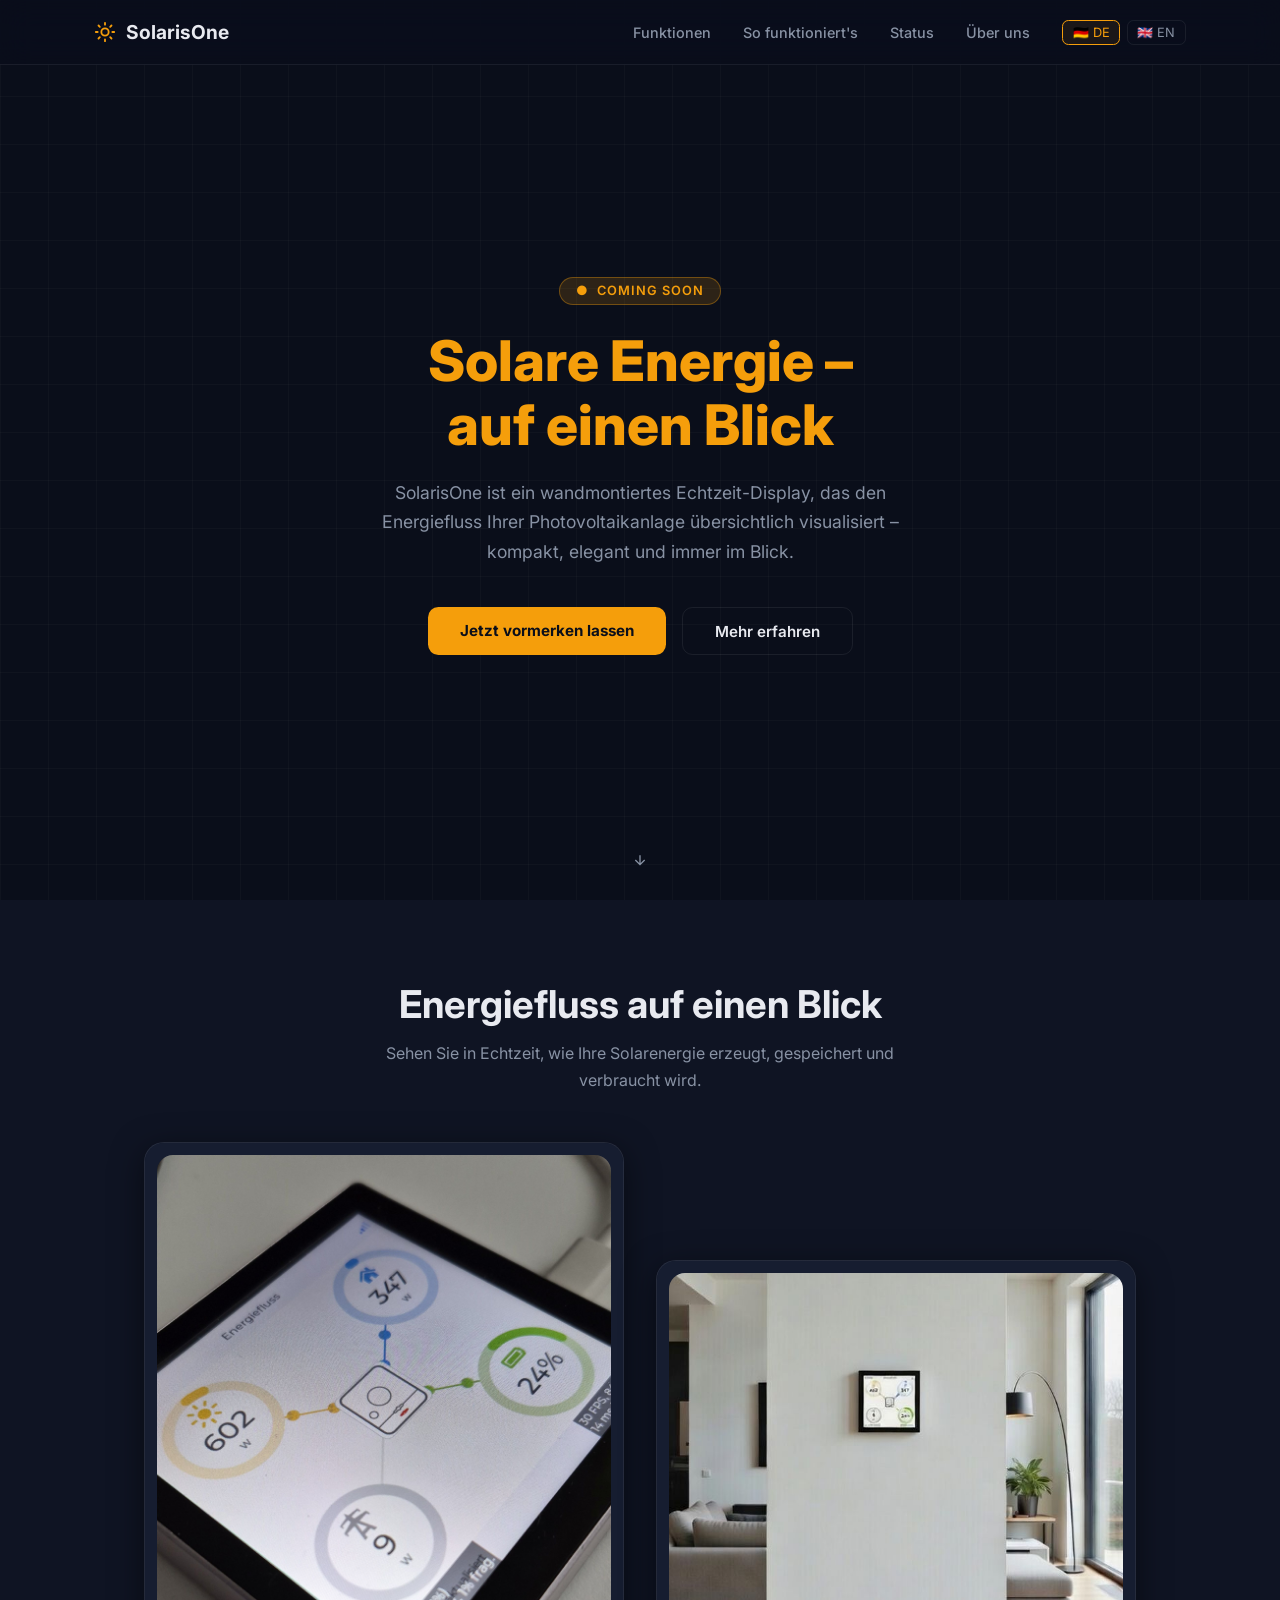
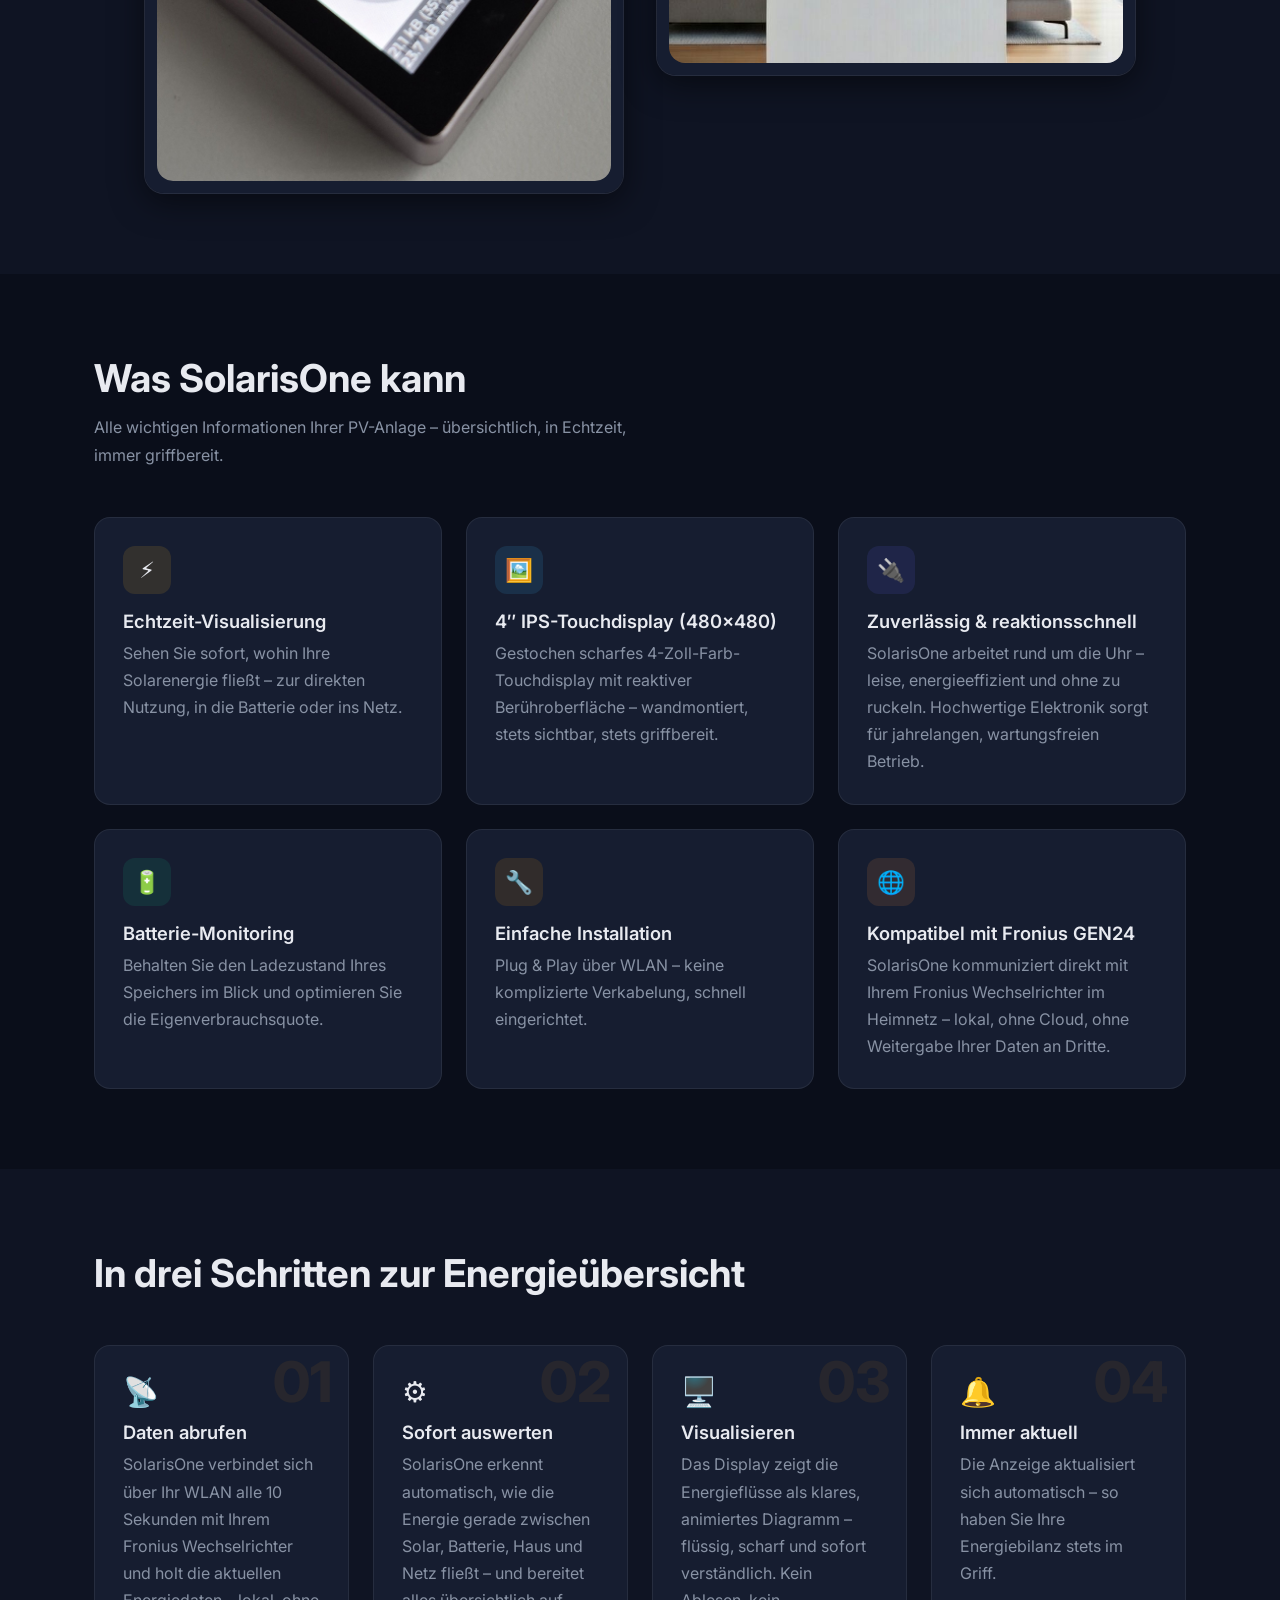
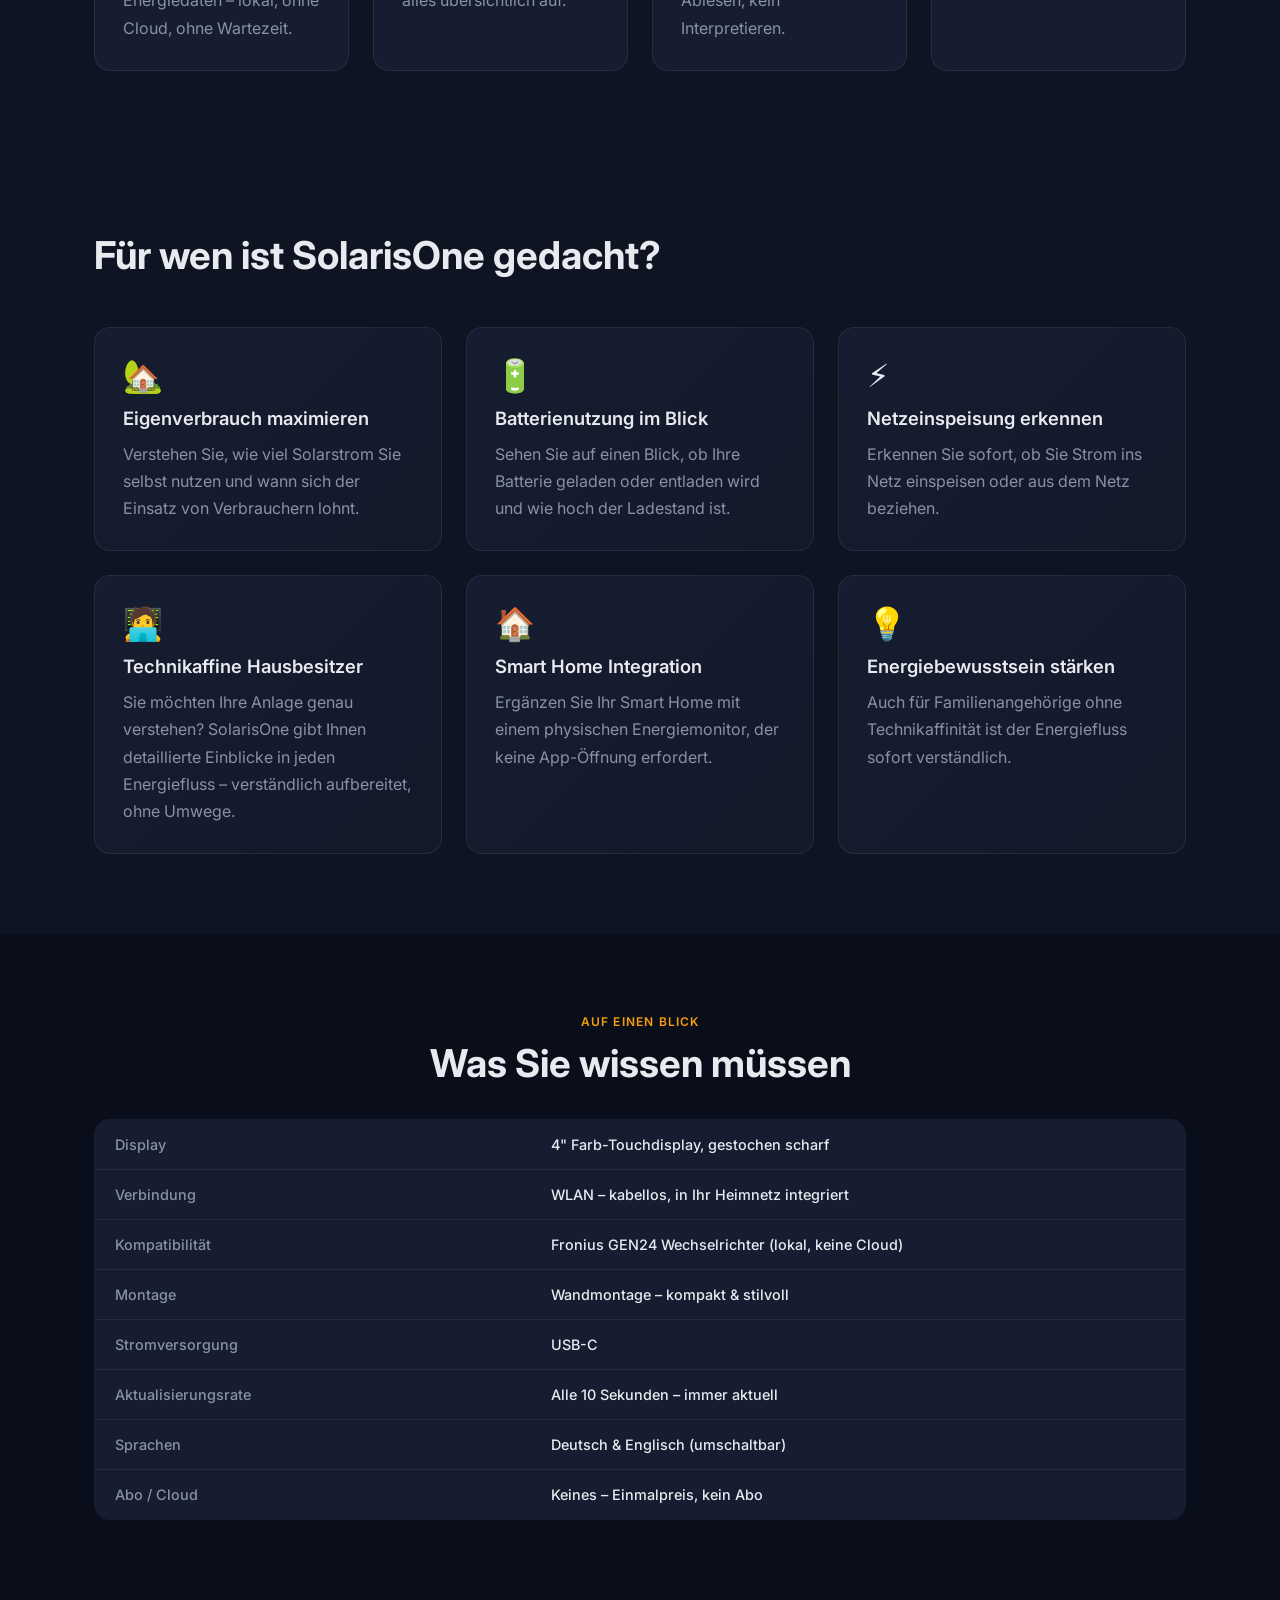
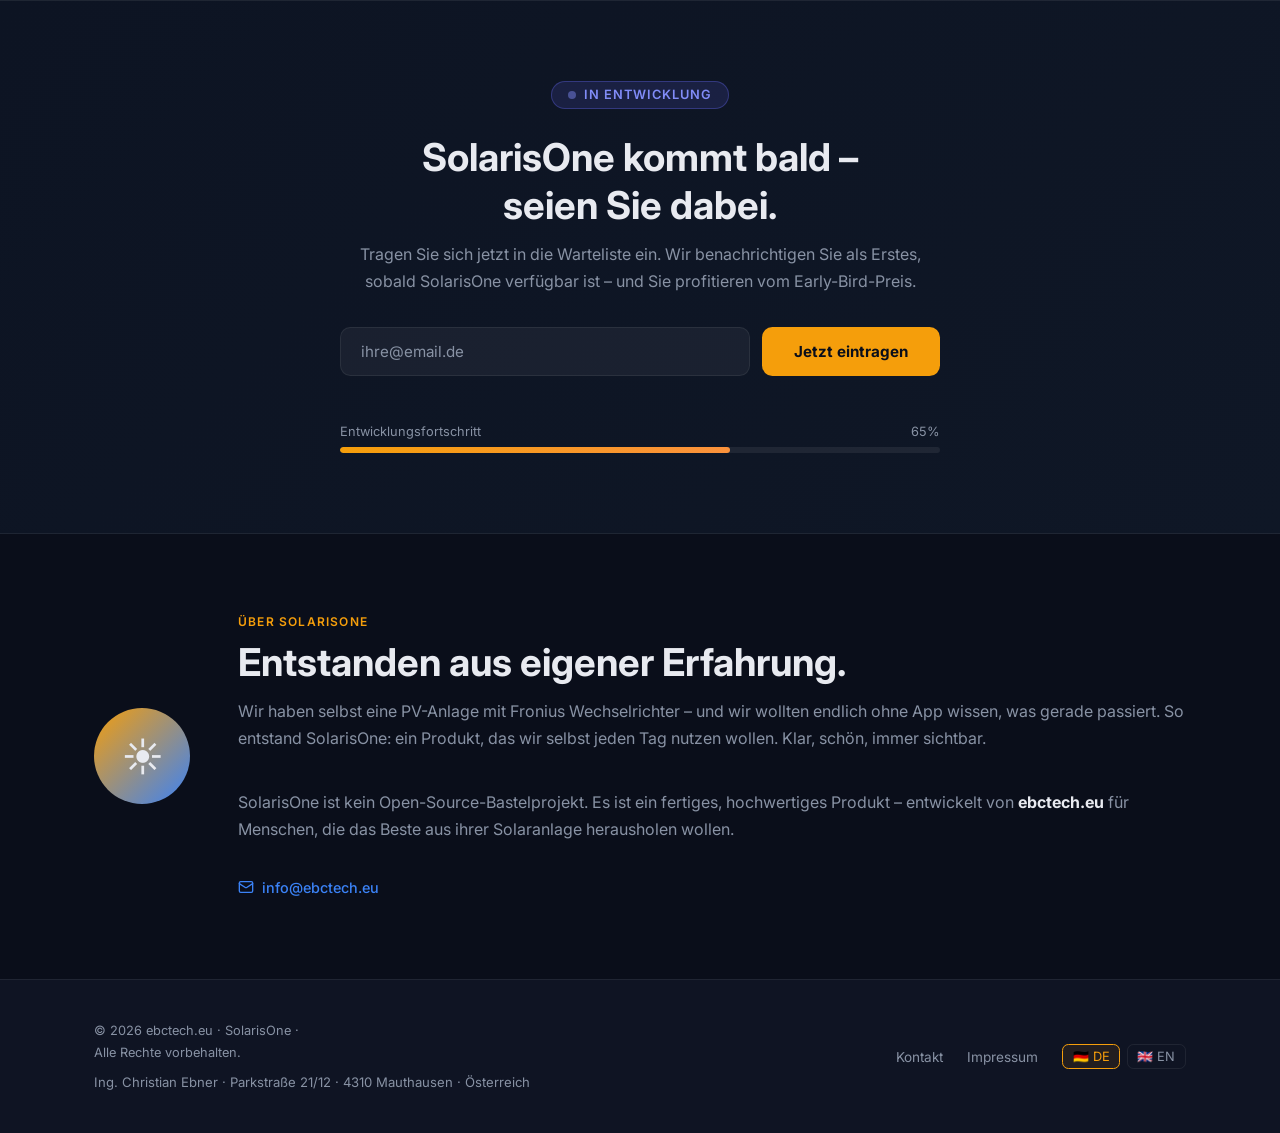
==== commit c1cccc59: "Homepage: external CSS, gallery layout, updated assets and legal info" ====
--- a/index.html
+++ b/index.html
@@ -8,403 +8,7 @@
   <link rel="preconnect" href="https://fonts.googleapis.com" />
   <link rel="preconnect" href="https://fonts.gstatic.com" crossorigin />
   <link href="https://fonts.googleapis.com/css2?family=Inter:wght@300;400;500;600;700;800&display=swap" rel="stylesheet" />
-  <style>
-    /* ─── Reset & Base ─────────────────────────────────────────── */
-    *, *::before, *::after { box-sizing: border-box; margin: 0; padding: 0; }
-
-    :root {
-      --bg:        #0a0e1a;
-      --bg2:       #0f1423;
-      --bg3:       #131929;
-      --card:      #161d30;
-      --border:    rgba(255,255,255,0.07);
-      --text:      #e8eaf0;
-      --muted:     #8892a4;
-      --accent:    #f59e0b;
-      --accent2:   #3b82f6;
-      --solar:     #fbbf24;
-      --battery:   #10b981;
-      --grid:      #6366f1;
-      --house:     #38bdf8;
-      --radius:    1rem;
-      --shadow:    0 8px 32px rgba(0,0,0,0.5);
-    }
-
-    html { font-family: 'Inter', system-ui, sans-serif; background: var(--bg); color: var(--text); }
-
-    body { min-height: 100vh; overflow-x: hidden; }
-
-    /* scrollbar */
-    ::-webkit-scrollbar { width: 6px; }
-    ::-webkit-scrollbar-track { background: var(--bg2); }
-    ::-webkit-scrollbar-thumb { background: #2a3550; border-radius: 3px; }
-
-    /* ─── Typography ───────────────────────────────────────────── */
-    h1 { font-size: clamp(2rem, 5vw, 3.5rem); font-weight: 800; line-height: 1.15; }
-    h2 { font-size: clamp(1.5rem, 3.5vw, 2.4rem); font-weight: 700; line-height: 1.25; }
-    h3 { font-size: 1.15rem; font-weight: 600; }
-    p  { font-size: 1rem; line-height: 1.7; color: var(--muted); }
-
-    /* ─── Layout helpers ───────────────────────────────────────── */
-    .container { max-width: 1140px; margin: 0 auto; padding: 0 1.5rem; }
-    .section   { padding: 5rem 0; }
-
-    /* ─── Navigation ───────────────────────────────────────────── */
-    nav {
-      position: fixed; top: 0; left: 0; right: 0; z-index: 100;
-      backdrop-filter: blur(16px) saturate(180%);
-      background: rgba(10,14,26,0.85);
-      border-bottom: 1px solid var(--border);
-    }
-    .nav-inner {
-      display: flex; align-items: center; justify-content: space-between;
-      height: 4rem; max-width: 1140px; margin: 0 auto; padding: 0 1.5rem;
-    }
-    .nav-logo {
-      display: flex; align-items: center; gap: 0.6rem;
-      font-weight: 700; font-size: 1.2rem; color: var(--text); text-decoration: none;
-    }
-    .nav-logo svg { color: var(--accent); }
-
-    .nav-links { display: flex; align-items: center; gap: 2rem; list-style: none; }
-    .nav-links a {
-      color: var(--muted); text-decoration: none; font-size: 0.9rem; font-weight: 500;
-      transition: color 0.2s;
-    }
-    .nav-links a:hover { color: var(--text); }
-
-    .lang-switcher {
-      display: flex; gap: 0.4rem; align-items: center;
-    }
-    .lang-btn {
-      background: none; border: 1px solid var(--border); color: var(--muted);
-      padding: 0.25rem 0.6rem; border-radius: 0.4rem; font-size: 0.8rem; cursor: pointer;
-      transition: all 0.2s; font-family: inherit;
-    }
-    .lang-btn.active, .lang-btn:hover {
-      border-color: var(--accent); color: var(--accent); background: rgba(245,158,11,0.08);
-    }
-
-    /* hamburger for mobile */
-    .ham { display: none; flex-direction: column; gap: 5px; cursor: pointer; padding: 4px; background: none; border: none; }
-    .ham span { width: 22px; height: 2px; background: var(--text); border-radius: 2px; transition: all 0.3s; }
-
-    @media (max-width: 768px) {
-      .ham { display: flex; }
-      .nav-links {
-        position: absolute; top: 4rem; left: 0; right: 0;
-        background: var(--bg2); border-bottom: 1px solid var(--border);
-        flex-direction: column; gap: 0; padding: 1rem 0;
-        display: none; /* toggled by JS */
-      }
-      .nav-links.open { display: flex; }
-      .nav-links a { padding: 0.75rem 1.5rem; width: 100%; }
-    }
-
-    /* ─── Hero ─────────────────────────────────────────────────── */
-    .hero {
-      min-height: 100vh; display: flex; flex-direction: column;
-      justify-content: center; align-items: center; text-align: center;
-      padding: 7rem 1.5rem 5rem;
-      background:
-        radial-gradient(ellipse 80% 60% at 50% -10%, rgba(245,158,11,0.12) 0%, transparent 70%),
-        radial-gradient(ellipse 60% 40% at 90% 110%, rgba(59,130,246,0.1) 0%, transparent 70%),
-        var(--bg);
-      position: relative; overflow: hidden;
-    }
-
-    .hero-badge {
-      display: inline-flex; align-items: center; gap: 0.5rem;
-      background: rgba(245,158,11,0.15); border: 1px solid rgba(245,158,11,0.35);
-      color: var(--accent); padding: 0.35rem 1rem; border-radius: 9999px;
-      font-size: 0.8rem; font-weight: 600; letter-spacing: 0.08em; text-transform: uppercase;
-      margin-bottom: 1.5rem; animation: pulse-border 2.5s ease-in-out infinite;
-    }
-    @keyframes pulse-border {
-      0%,100% { box-shadow: 0 0 0 0 rgba(245,158,11,0.3); }
-      50%      { box-shadow: 0 0 0 6px rgba(245,158,11,0); }
-    }
-
-    .hero h1 { max-width: 800px; margin-bottom: 1.25rem; }
-    .hero h1 span { color: var(--accent); }
-    .hero .sub  { max-width: 580px; font-size: 1.1rem; margin-bottom: 2.5rem; }
-    .hero-ctas  { display: flex; gap: 1rem; flex-wrap: wrap; justify-content: center; }
-
-    .btn-primary {
-      background: var(--accent); color: #0a0e1a; font-weight: 700;
-      padding: 0.85rem 2rem; border-radius: 0.65rem; text-decoration: none;
-      font-size: 0.95rem; transition: all 0.2s; border: none; cursor: pointer;
-      font-family: inherit;
-    }
-    .btn-primary:hover { background: #fbbf24; transform: translateY(-2px); box-shadow: 0 8px 24px rgba(245,158,11,0.35); }
-
-    .btn-outline {
-      background: transparent; color: var(--text); font-weight: 600;
-      padding: 0.85rem 2rem; border-radius: 0.65rem; text-decoration: none;
-      font-size: 0.95rem; border: 1px solid var(--border); transition: all 0.2s;
-    }
-    .btn-outline:hover { border-color: rgba(255,255,255,0.25); background: rgba(255,255,255,0.04); transform: translateY(-2px); }
-
-    .hero-scroll {
-      position: absolute; bottom: 2rem; left: 50%; transform: translateX(-50%);
-      display: flex; flex-direction: column; align-items: center; gap: 0.4rem;
-      color: var(--muted); font-size: 0.75rem; animation: bounce 2s ease-in-out infinite;
-    }
-    @keyframes bounce { 0%,100% { transform: translateX(-50%) translateY(0); } 50% { transform: translateX(-50%) translateY(6px); } }
-
-    /* ─── Flow Diagram ─────────────────────────────────────────── */
-    .flow-section {
-      background: var(--bg2);
-      padding: 5rem 0;
-    }
-    .flow-section h2 { text-align: center; margin-bottom: 0.75rem; }
-    .flow-section .sub { text-align: center; max-width: 560px; margin: 0 auto 3rem; }
-
-    .flow-wrapper {
-      display: flex; gap: 3rem; align-items: center; justify-content: center;
-      flex-wrap: wrap;
-    }
-
-    /* The device mockup */
-    .device-mockup {
-      background: linear-gradient(145deg, #1a2235, #0f1726);
-      border: 2px solid #2a3550;
-      border-radius: 1.2rem;
-      padding: 1.5rem;
-      box-shadow: var(--shadow), 0 0 60px rgba(245,158,11,0.08);
-      width: 260px; flex-shrink: 0;
-      position: relative;
-    }
-    .device-mockup::before {
-      content: ''; position: absolute; top: -1px; left: 30%; right: 30%; height: 3px;
-      background: linear-gradient(90deg, var(--accent), var(--accent2));
-      border-radius: 0 0 4px 4px;
-    }
-    .device-screen {
-      background: #060a14; border-radius: 0.75rem; overflow: hidden;
-      border: 1px solid #1a2235;
-    }
-    .device-topbar {
-      background: #0d1220; padding: 0.5rem 0.75rem;
-      display: flex; justify-content: space-between; align-items: center;
-      border-bottom: 1px solid #1a2235;
-    }
-    .device-topbar span { font-size: 0.65rem; color: var(--muted); }
-    .device-topbar .dot { width: 6px; height: 6px; border-radius: 50%; background: var(--accent); animation: blink 2s ease-in-out infinite; }
-    @keyframes blink { 0%,100% { opacity:1; } 50% { opacity:0.3; } }
-
-    /* Mini SVG flow inside device */
-    .device-svg { display: block; width: 100%; }
-
-    /* SVG animated flow arrows */
-    .flow-path { fill: none; stroke-linecap: round; }
-    .flow-arrow { marker-end: url(#arrowhead); }
-
-    @keyframes dash-anim {
-      to { stroke-dashoffset: 0; }
-    }
-
-    .flow-particle {
-      animation: move-particle linear infinite;
-    }
-
-    /* Large SVG energy diagram */
-    .energy-diagram { width: 100%; max-width: 480px; height: auto; }
-
-    /* ─── Features ─────────────────────────────────────────────── */
-    .features-grid {
-      display: grid;
-      grid-template-columns: repeat(auto-fit, minmax(300px, 1fr));
-      gap: 1.5rem;
-      margin-top: 3rem;
-    }
-
-    .feature-card {
-      background: var(--card);
-      border: 1px solid var(--border);
-      border-radius: var(--radius);
-      padding: 1.75rem;
-      transition: transform 0.25s, box-shadow 0.25s, border-color 0.25s;
-    }
-    .feature-card:hover {
-      transform: translateY(-4px);
-      box-shadow: 0 16px 48px rgba(0,0,0,0.4);
-      border-color: rgba(245,158,11,0.25);
-    }
-    .feature-icon {
-      width: 48px; height: 48px; border-radius: 0.75rem;
-      display: flex; align-items: center; justify-content: center;
-      margin-bottom: 1rem; font-size: 1.4rem;
-    }
-    .feature-card h3 { margin-bottom: 0.5rem; }
-
-    /* ─── How it works ─────────────────────────────────────────── */
-    .steps {
-      display: grid;
-      grid-template-columns: repeat(auto-fit, minmax(220px, 1fr));
-      gap: 1.5rem; margin-top: 3rem; position: relative;
-    }
-    .step-card {
-      background: var(--card); border: 1px solid var(--border);
-      border-radius: var(--radius); padding: 1.75rem; position: relative; overflow: hidden;
-    }
-    .step-num {
-      font-size: 3.5rem; font-weight: 800; color: rgba(245,158,11,0.08);
-      position: absolute; top: 0.5rem; right: 1rem; line-height: 1; user-select: none;
-    }
-    .step-icon { font-size: 1.8rem; margin-bottom: 0.75rem; }
-    .step-card h3 { margin-bottom: 0.5rem; }
-
-    /* ─── Use Cases ────────────────────────────────────────────── */
-    .use-cases { background: var(--bg2); }
-    .use-cases-grid {
-      display: grid;
-      grid-template-columns: repeat(auto-fit, minmax(260px, 1fr));
-      gap: 1.5rem; margin-top: 3rem;
-    }
-    .use-card {
-      background: linear-gradient(135deg, var(--card), var(--bg3));
-      border: 1px solid var(--border); border-radius: var(--radius);
-      padding: 1.75rem; display: flex; flex-direction: column; gap: 0.75rem;
-      transition: border-color 0.25s, transform 0.25s;
-    }
-    .use-card:hover { border-color: rgba(59,130,246,0.3); transform: translateY(-3px); }
-    .use-card-icon { font-size: 2rem; }
-    .use-card h3 { color: var(--text); }
-
-    /* ─── Specs ────────────────────────────────────────────────── */
-    .specs-table {
-      width: 100%; border-collapse: collapse; margin-top: 2rem;
-      background: var(--card); border-radius: var(--radius); overflow: hidden;
-      border: 1px solid var(--border);
-    }
-    .specs-table th, .specs-table td {
-      padding: 1rem 1.25rem; text-align: left; font-size: 0.9rem;
-      border-bottom: 1px solid var(--border);
-    }
-    .specs-table th { color: var(--muted); font-weight: 500; width: 40%; }
-    .specs-table td { color: var(--text); font-weight: 500; }
-    .specs-table tr:last-child th,
-    .specs-table tr:last-child td { border-bottom: none; }
-
-    /* ─── Signup / Status ──────────────────────────────────────── */
-    .status-section {
-      background: linear-gradient(135deg, #0d1423 0%, #0f1726 100%);
-      border-top: 1px solid var(--border); border-bottom: 1px solid var(--border);
-    }
-    .status-card {
-      max-width: 600px; margin: 0 auto; text-align: center;
-    }
-    .status-badge {
-      display: inline-flex; align-items: center; gap: 0.5rem;
-      background: rgba(99,102,241,0.15); border: 1px solid rgba(99,102,241,0.35);
-      color: #818cf8; padding: 0.35rem 1rem; border-radius: 9999px;
-      font-size: 0.8rem; font-weight: 600; text-transform: uppercase; letter-spacing: 0.08em;
-      margin-bottom: 1.5rem;
-    }
-    .status-card h2 { margin-bottom: 0.75rem; }
-    .status-card p  { margin-bottom: 2rem; }
-
-    .signup-form {
-      display: flex; gap: 0.75rem; flex-wrap: wrap; justify-content: center;
-    }
-    .signup-form input[type="email"] {
-      flex: 1 1 260px; padding: 0.85rem 1.25rem; border-radius: 0.65rem;
-      background: rgba(255,255,255,0.05); border: 1px solid var(--border);
-      color: var(--text); font-size: 0.95rem; font-family: inherit;
-      transition: border-color 0.2s; outline: none;
-    }
-    .signup-form input[type="email"]::placeholder { color: var(--muted); }
-    .signup-form input[type="email"]:focus { border-color: var(--accent); }
-    .form-success {
-      display: none; color: var(--battery); font-size: 0.9rem; margin-top: 1rem;
-      align-items: center; gap: 0.5rem; justify-content: center;
-    }
-    .form-success.show { display: flex; }
-
-    /* ─── Progress bar ─────────────────────────────────────────── */
-    .progress-wrap { margin-top: 3rem; text-align: center; }
-    .progress-label {
-      display: flex; justify-content: space-between;
-      font-size: 0.8rem; color: var(--muted); margin-bottom: 0.5rem;
-    }
-    .progress-bar {
-      height: 6px; background: rgba(255,255,255,0.07); border-radius: 9999px; overflow: hidden;
-    }
-    .progress-fill {
-      height: 100%; width: 65%;
-      background: linear-gradient(90deg, var(--accent), #fb923c);
-      border-radius: 9999px; animation: grow 1.5s ease-out forwards;
-    }
-    @keyframes grow { from { width: 0; } to { width: 65%; } }
-
-    /* ─── About ────────────────────────────────────────────────── */
-    .about-inner {
-      display: flex; gap: 3rem; align-items: center; flex-wrap: wrap;
-    }
-    .about-avatar {
-      width: 96px; height: 96px; border-radius: 50%;
-      background: linear-gradient(135deg, var(--accent), var(--accent2));
-      display: flex; align-items: center; justify-content: center;
-      font-size: 2.5rem; flex-shrink: 0;
-    }
-    .about-text { flex: 1; min-width: 260px; }
-    .about-text h2 { margin-bottom: 0.75rem; }
-    .about-text p  { margin-bottom: 1rem; }
-    .github-link {
-      display: inline-flex; align-items: center; gap: 0.5rem;
-      color: var(--accent2); text-decoration: none; font-size: 0.9rem; font-weight: 500;
-      transition: color 0.2s;
-    }
-    .github-link:hover { color: #93c5fd; }
-
-    /* ─── Footer ───────────────────────────────────────────────── */
-    footer {
-      background: var(--bg2); border-top: 1px solid var(--border);
-      padding: 2.5rem 0;
-    }
-    .footer-inner {
-      display: flex; align-items: center; justify-content: space-between;
-      gap: 1.5rem; flex-wrap: wrap;
-    }
-    .footer-copy { font-size: 0.8rem; color: var(--muted); }
-    .footer-links { display: flex; gap: 1.5rem; align-items: center; list-style: none; flex-wrap: wrap; }
-    .footer-links a { color: var(--muted); text-decoration: none; font-size: 0.85rem; transition: color 0.2s; }
-    .footer-links a:hover { color: var(--text); }
-
-    /* ─── Section headings ─────────────────────────────────────── */
-    .section-tag {
-      display: inline-block; font-size: 0.75rem; font-weight: 600; letter-spacing: 0.1em;
-      text-transform: uppercase; color: var(--accent); margin-bottom: 0.6rem;
-    }
-    .section-head { margin-bottom: 0.75rem; }
-    .section-sub  { max-width: 560px; }
-
-    /* ─── Subtle grid bg ───────────────────────────────────────── */
-    .grid-bg {
-      background-image:
-        linear-gradient(rgba(255,255,255,0.025) 1px, transparent 1px),
-        linear-gradient(90deg, rgba(255,255,255,0.025) 1px, transparent 1px);
-      background-size: 48px 48px;
-    }
-
-    /* ─── Utility ──────────────────────────────────────────────── */
-    .text-center { text-align: center; }
-    [data-lang] { display: none; }
-    [data-lang].active { display: initial; }
-    .sr-only { position:absolute; width:1px; height:1px; overflow:hidden; clip:rect(0,0,0,0); }
-
-    /* inline elements that need block display when active */
-    p[data-lang].active,
-    div[data-lang].active,
-    li[data-lang].active,
-    span[data-lang].active { display: block; }
-    a[data-lang].active { display: inline; }
-
-    /* ─── Animate on scroll (simple) ──────────────────────────── */
-    .reveal { opacity: 0; transform: translateY(24px); transition: opacity 0.6s ease, transform 0.6s ease; }
-    .reveal.visible { opacity: 1; transform: none; }
-  </style>
+  <link rel="stylesheet" href="./styles.css" />
 </head>
 <body>
 
@@ -491,178 +95,18 @@
     </p>
 
     <div class="flow-wrapper">
-
-      <!-- Device mockup -->
-      <div class="device-mockup reveal">
-        <div class="device-screen">
-          <div class="device-topbar">
-            <span>SolarisOne</span>
-            <div class="dot"></div>
+      <div class="product-gallery reveal">
+        <figure class="photo-panel">
+          <div class="photo-frame">
+            <img src="./assets/solarisone1.jpg" alt="SolarisOne Produktfoto 1" />
           </div>
-          <!-- Mini flow inside screen -->
-          <svg class="device-svg" viewBox="0 0 220 160" xmlns="http://www.w3.org/2000/svg" style="padding:12px">
-            <defs>
-              <marker id="arr-s" markerWidth="6" markerHeight="6" refX="5" refY="3" orient="auto">
-                <path d="M0,0 L6,3 L0,6 Z" fill="#fbbf24"/>
-              </marker>
-              <marker id="arr-b" markerWidth="6" markerHeight="6" refX="5" refY="3" orient="auto">
-                <path d="M0,0 L6,3 L0,6 Z" fill="#10b981"/>
-              </marker>
-              <marker id="arr-g" markerWidth="6" markerHeight="6" refX="5" refY="3" orient="auto">
-                <path d="M0,0 L6,3 L0,6 Z" fill="#6366f1"/>
-              </marker>
-              <marker id="arr-h" markerWidth="6" markerHeight="6" refX="5" refY="3" orient="auto">
-                <path d="M0,0 L6,3 L0,6 Z" fill="#38bdf8"/>
-              </marker>
-            </defs>
-
-            <!-- Nodes -->
-            <!-- PV top-left -->
-            <rect x="10" y="20" width="50" height="30" rx="5" fill="#1a2a0e" stroke="#fbbf24" stroke-width="1.5"/>
-            <text x="35" y="32" font-size="7" fill="#fbbf24" text-anchor="middle" font-family="sans-serif">☀️ PV</text>
-            <text x="35" y="42" font-size="7" fill="#fbbf24" text-anchor="middle" font-family="sans-serif">3.2 kW</text>
-
-            <!-- House top-right -->
-            <rect x="160" y="20" width="50" height="30" rx="5" fill="#0a1a2a" stroke="#38bdf8" stroke-width="1.5"/>
-            <text x="185" y="32" font-size="7" fill="#38bdf8" text-anchor="middle" font-family="sans-serif">🏠 Haus</text>
-            <text x="185" y="42" font-size="7" fill="#38bdf8" text-anchor="middle" font-family="sans-serif">1.8 kW</text>
-
-            <!-- Battery bottom-left -->
-            <rect x="10" y="110" width="50" height="30" rx="5" fill="#0a2018" stroke="#10b981" stroke-width="1.5"/>
-            <text x="35" y="122" font-size="7" fill="#10b981" text-anchor="middle" font-family="sans-serif">🔋 Batt.</text>
-            <text x="35" y="132" font-size="7" fill="#10b981" text-anchor="middle" font-family="sans-serif">78%</text>
-
-            <!-- Grid bottom-right -->
-            <rect x="160" y="110" width="50" height="30" rx="5" fill="#0a0a20" stroke="#6366f1" stroke-width="1.5"/>
-            <text x="185" y="122" font-size="7" fill="#6366f1" text-anchor="middle" font-family="sans-serif">⚡ Netz</text>
-            <text x="185" y="132" font-size="7" fill="#6366f1" text-anchor="middle" font-family="sans-serif">0.0 kW</text>
-
-            <!-- Center node -->
-            <circle cx="110" cy="80" r="14" fill="#1a2235" stroke="#2a3550" stroke-width="1.5"/>
-            <text x="110" y="84" font-size="8" fill="#e8eaf0" text-anchor="middle" font-family="sans-serif">⚡</text>
-
-            <!-- Paths -->
-            <!-- PV → Center -->
-            <path d="M60,35 Q85,35 96,68" stroke="#fbbf24" stroke-width="1.5" fill="none" stroke-dasharray="5,3" marker-end="url(#arr-s)">
-              <animate attributeName="stroke-dashoffset" from="20" to="0" dur="1.5s" repeatCount="indefinite"/>
-            </path>
-            <!-- Center → House -->
-            <path d="M124,68 Q137,35 160,35" stroke="#38bdf8" stroke-width="1.5" fill="none" stroke-dasharray="5,3" marker-end="url(#arr-h)">
-              <animate attributeName="stroke-dashoffset" from="20" to="0" dur="1.5s" repeatCount="indefinite"/>
-            </path>
-            <!-- PV → Battery -->
-            <path d="M35,50 Q35,80 35,110" stroke="#fbbf24" stroke-width="1.5" fill="none" stroke-dasharray="5,3" marker-end="url(#arr-s)">
-              <animate attributeName="stroke-dashoffset" from="20" to="0" dur="1.8s" repeatCount="indefinite"/>
-            </path>
-            <!-- Battery → Center -->
-            <path d="M60,125 Q85,125 96,92" stroke="#10b981" stroke-width="1.5" fill="none" stroke-dasharray="5,3" marker-end="url(#arr-b)">
-              <animate attributeName="stroke-dashoffset" from="20" to="0" dur="2s" repeatCount="indefinite"/>
-            </path>
-          </svg>
-        </div>
-        <p style="text-align:center;font-size:0.7rem;color:var(--muted);margin-top:0.75rem;">Wandmontiertes 4&quot; Touch-Display</p>
-      </div>
-
-      <!-- Large animated energy diagram -->
-      <svg class="energy-diagram reveal" viewBox="0 0 480 340" xmlns="http://www.w3.org/2000/svg" aria-label="Energy flow diagram">
-        <defs>
-          <!-- Arrow markers -->
-          <marker id="arrow-solar" markerWidth="8" markerHeight="8" refX="7" refY="4" orient="auto">
-            <path d="M0,0 L8,4 L0,8 Z" fill="var(--solar)"/>
-          </marker>
-          <marker id="arrow-bat" markerWidth="8" markerHeight="8" refX="7" refY="4" orient="auto">
-            <path d="M0,0 L8,4 L0,8 Z" fill="var(--battery)"/>
-          </marker>
-          <marker id="arrow-grid" markerWidth="8" markerHeight="8" refX="7" refY="4" orient="auto">
-            <path d="M0,0 L8,4 L0,8 Z" fill="var(--grid)"/>
-          </marker>
-          <marker id="arrow-house" markerWidth="8" markerHeight="8" refX="7" refY="4" orient="auto">
-            <path d="M0,0 L8,4 L0,8 Z" fill="var(--house)"/>
-          </marker>
-          <!-- Glow filters -->
-          <filter id="glow-solar"><feGaussianBlur stdDeviation="3" result="b"/><feMerge><feMergeNode in="b"/><feMergeNode in="SourceGraphic"/></feMerge></filter>
-          <filter id="glow-bat">  <feGaussianBlur stdDeviation="3" result="b"/><feMerge><feMergeNode in="b"/><feMergeNode in="SourceGraphic"/></feMerge></filter>
-          <filter id="glow-grid"> <feGaussianBlur stdDeviation="3" result="b"/><feMerge><feMergeNode in="b"/><feMergeNode in="SourceGraphic"/></feMerge></filter>
-          <filter id="glow-house"><feGaussianBlur stdDeviation="3" result="b"/><feMerge><feMergeNode in="b"/><feMergeNode in="SourceGraphic"/></feMerge></filter>
-        </defs>
-
-        <!-- ── NODE CARDS ── -->
-        <!-- PV (top-left) -->
-        <g filter="url(#glow-solar)">
-          <rect x="20" y="30" width="110" height="64" rx="10" fill="#1a2a0e" stroke="var(--solar)" stroke-width="1.5"/>
-          <text x="75" y="55" font-size="11" fill="var(--solar)" text-anchor="middle" font-family="Inter,sans-serif" font-weight="600">☀️  Solar PV</text>
-          <text x="75" y="74" font-size="13" fill="#fde68a" text-anchor="middle" font-family="Inter,sans-serif" font-weight="700">3.2 kW</text>
-        </g>
-
-        <!-- House (top-right) -->
-        <g filter="url(#glow-house)">
-          <rect x="350" y="30" width="110" height="64" rx="10" fill="#0a1a2a" stroke="var(--house)" stroke-width="1.5"/>
-          <text x="405" y="55" font-size="11" fill="var(--house)" text-anchor="middle" font-family="Inter,sans-serif" font-weight="600">🏠  Haus</text>
-          <text x="405" y="74" font-size="13" fill="#bae6fd" text-anchor="middle" font-family="Inter,sans-serif" font-weight="700">1.8 kW</text>
-        </g>
-
-        <!-- Battery (bottom-left) -->
-        <g filter="url(#glow-bat)">
-          <rect x="20" y="246" width="110" height="64" rx="10" fill="#0a2018" stroke="var(--battery)" stroke-width="1.5"/>
-          <text x="75" y="271" font-size="11" fill="var(--battery)" text-anchor="middle" font-family="Inter,sans-serif" font-weight="600">🔋  Batterie</text>
-          <text x="75" y="290" font-size="13" fill="#6ee7b7" text-anchor="middle" font-family="Inter,sans-serif" font-weight="700">78%  ↑ 1.1 kW</text>
-        </g>
-
-        <!-- Grid (bottom-right) -->
-        <g filter="url(#glow-grid)">
-          <rect x="350" y="246" width="110" height="64" rx="10" fill="#0a0a20" stroke="var(--grid)" stroke-width="1.5"/>
-          <text x="405" y="271" font-size="11" fill="var(--grid)" text-anchor="middle" font-family="Inter,sans-serif" font-weight="600">⚡  Netz</text>
-          <text x="405" y="290" font-size="13" fill="#a5b4fc" text-anchor="middle" font-family="Inter,sans-serif" font-weight="700">0.0 kW</text>
-        </g>
-
-        <!-- Center hub -->
-        <circle cx="240" cy="170" r="28" fill="#131929" stroke="#2a3550" stroke-width="2"/>
-        <text x="240" y="167" font-size="18" text-anchor="middle">⚡</text>
-        <text x="240" y="185" font-size="8" fill="var(--muted)" text-anchor="middle" font-family="Inter,sans-serif">Router</text>
-
-        <!-- ── FLOW PATHS (animated dashed) ── -->
-        <!-- PV → House (via top) -->
-        <path d="M130,62 Q240,20 350,62" stroke="var(--solar)" stroke-width="2" fill="none"
-              stroke-dasharray="10,5" marker-end="url(#arrow-solar)">
-          <animate attributeName="stroke-dashoffset" from="45" to="0" dur="2s" repeatCount="indefinite"/>
-        </path>
-
-        <!-- PV → Center -->
-        <path d="M130,80 L212,158" stroke="var(--solar)" stroke-width="2" fill="none"
-              stroke-dasharray="8,4" marker-end="url(#arrow-solar)">
-          <animate attributeName="stroke-dashoffset" from="36" to="0" dur="1.6s" repeatCount="indefinite"/>
-        </path>
-
-        <!-- Center → House -->
-        <path d="M268,158 L350,80" stroke="var(--house)" stroke-width="2" fill="none"
-              stroke-dasharray="8,4" marker-end="url(#arrow-house)">
-          <animate attributeName="stroke-dashoffset" from="36" to="0" dur="1.6s" repeatCount="indefinite"/>
-        </path>
-
-        <!-- PV → Battery -->
-        <path d="M75,94 L75,246" stroke="var(--solar)" stroke-width="2" fill="none"
-              stroke-dasharray="8,4" marker-end="url(#arrow-solar)">
-          <animate attributeName="stroke-dashoffset" from="36" to="0" dur="2.2s" repeatCount="indefinite"/>
-        </path>
-
-        <!-- Battery → House (via bottom center) -->
-        <path d="M130,278 Q240,330 350,278" stroke="var(--battery)" stroke-width="2" fill="none"
-              stroke-dasharray="10,5" marker-end="url(#arrow-bat)">
-          <animate attributeName="stroke-dashoffset" from="45" to="0" dur="2.4s" repeatCount="indefinite"/>
-        </path>
-
-        <!-- Grid → House (right side, dotted – low activity) -->
-        <path d="M405,246 L405,94" stroke="var(--grid)" stroke-width="1.5" fill="none"
-              stroke-dasharray="5,6" stroke-opacity="0.5" marker-end="url(#arrow-grid)">
-          <animate attributeName="stroke-dashoffset" from="33" to="0" dur="3s" repeatCount="indefinite"/>
-        </path>
-
-        <!-- Labels on paths -->
-        <text x="240" y="15" font-size="9" fill="var(--solar)" text-anchor="middle" font-family="Inter,sans-serif">PV → Haus  1.8 kW</text>
-        <text x="240" y="340" font-size="9" fill="var(--battery)" text-anchor="middle" font-family="Inter,sans-serif">Batterie → Haus  0.3 kW</text>
-        <text x="138" y="180" font-size="9" fill="var(--solar)" text-anchor="middle" font-family="Inter,sans-serif" transform="rotate(-50,138,180)">1.1 kW</text>
-        <text x="340" y="180" font-size="9" fill="var(--grid)" text-anchor="middle" font-family="Inter,sans-serif" transform="rotate(50,340,180)" opacity="0.6">0 kW</text>
-      </svg>
+        </figure>
+        <figure class="photo-panel">
+          <div class="photo-frame">
+            <img src="./assets/solarisone2.jpg" alt="SolarisOne Produktfoto 2" />
+          </div>
+        </figure>
+      </div>
 
     </div>
   </div>
@@ -944,9 +388,9 @@
           <span data-lang="en">SolarisOne is not an open-source hobby project. It is a finished, high-quality product – developed by <strong style="color:var(--text)">ebctech.eu</strong> for people who want to get the most out of their solar system.</span>
         </p>
         <br/>
-        <a href="mailto:info@solarisone.eu" class="github-link">
+        <a href="mailto:info@ebctech.eu" class="github-link">
           <svg width="16" height="16" viewBox="0 0 24 24" fill="none" stroke="currentColor" stroke-width="2" stroke-linecap="round" stroke-linejoin="round"><rect width="20" height="16" x="2" y="4" rx="2"/><path d="m22 7-8.97 5.7a1.94 1.94 0 0 1-2.06 0L2 7"/></svg>
-          info@solarisone.eu
+          info@ebctech.eu
         </a>
       </div>
     </div>
@@ -957,20 +401,23 @@
 <footer>
   <div class="container">
     <div class="footer-inner">
-      <p class="footer-copy">
-        © 2026 ebctech.eu · SolarisOne ·
-        <span data-lang="de" class="active">Alle Rechte vorbehalten.</span>
-        <span data-lang="en">All rights reserved.</span>
-      </p>
+      <div class="footer-stack">
+        <p class="footer-copy">
+          © 2026 ebctech.eu · SolarisOne ·
+          <span data-lang="de" class="active">Alle Rechte vorbehalten.</span>
+          <span data-lang="en">All rights reserved.</span>
+        </p>
+        <p class="footer-meta">Ing. Christian Ebner · Parkstraße 21/12 · 4310 Mauthausen · Österreich</p>
+      </div>
 
       <ul class="footer-links">
-        <li><a href="mailto:info@solarisone.eu">
+        <li><a href="mailto:info@ebctech.eu">
           <span data-lang="de" class="active">Kontakt</span>
           <span data-lang="en">Contact</span>
         </a></li>
-        <li><a href="mailto:legal@ebctech.eu">
-          <span data-lang="de" class="active">Rechtliches</span>
-          <span data-lang="en">Legal</span>
+        <li><a href="https://ebctech.eu/impressum/" target="_blank" rel="noopener noreferrer">
+          <span data-lang="de" class="active">Impressum</span>
+          <span data-lang="en">Imprint</span>
         </a></li>
         <li>
           <div class="lang-switcher">
--- a/styles.css
+++ b/styles.css
@@ -0,0 +1,480 @@
+/* ─── Reset & Base ─────────────────────────────────────────── */
+*, *::before, *::after { box-sizing: border-box; margin: 0; padding: 0; }
+
+:root {
+  --bg:        #0a0e1a;
+  --bg2:       #0f1423;
+  --bg3:       #131929;
+  --card:      #161d30;
+  --border:    rgba(255,255,255,0.07);
+  --text:      #e8eaf0;
+  --muted:     #8892a4;
+  --accent:    #f59e0b;
+  --accent2:   #3b82f6;
+  --solar:     #fbbf24;
+  --battery:   #10b981;
+  --grid:      #6366f1;
+  --house:     #38bdf8;
+  --radius:    1rem;
+  --shadow:    0 8px 32px rgba(0,0,0,0.5);
+}
+
+html { font-family: 'Inter', system-ui, sans-serif; background: var(--bg); color: var(--text); }
+
+body { min-height: 100vh; overflow-x: hidden; }
+img { display: block; max-width: 100%; height: auto; }
+
+/* scrollbar */
+::-webkit-scrollbar { width: 6px; }
+::-webkit-scrollbar-track { background: var(--bg2); }
+::-webkit-scrollbar-thumb { background: #2a3550; border-radius: 3px; }
+
+/* ─── Typography ───────────────────────────────────────────── */
+h1 { font-size: clamp(2rem, 5vw, 3.5rem); font-weight: 800; line-height: 1.15; }
+h2 { font-size: clamp(1.5rem, 3.5vw, 2.4rem); font-weight: 700; line-height: 1.25; }
+h3 { font-size: 1.15rem; font-weight: 600; }
+p  { font-size: 1rem; line-height: 1.7; color: var(--muted); }
+
+/* ─── Layout helpers ───────────────────────────────────────── */
+.container { max-width: 1140px; margin: 0 auto; padding: 0 1.5rem; }
+.section   { padding: 5rem 0; }
+
+/* ─── Navigation ───────────────────────────────────────────── */
+nav {
+  position: fixed; top: 0; left: 0; right: 0; z-index: 100;
+  backdrop-filter: blur(16px) saturate(180%);
+  background: rgba(10,14,26,0.85);
+  border-bottom: 1px solid var(--border);
+}
+.nav-inner {
+  display: flex; align-items: center; justify-content: space-between;
+  height: 4rem; max-width: 1140px; margin: 0 auto; padding: 0 1.5rem;
+}
+.nav-logo {
+  display: flex; align-items: center; gap: 0.6rem;
+  font-weight: 700; font-size: 1.2rem; color: var(--text); text-decoration: none;
+}
+.nav-logo svg { color: var(--accent); }
+
+.nav-links { display: flex; align-items: center; gap: 2rem; list-style: none; }
+.nav-links a {
+  color: var(--muted); text-decoration: none; font-size: 0.9rem; font-weight: 500;
+  transition: color 0.2s;
+}
+.nav-links a:hover { color: var(--text); }
+
+.lang-switcher {
+  display: flex; gap: 0.4rem; align-items: center;
+}
+.lang-btn {
+  background: none; border: 1px solid var(--border); color: var(--muted);
+  padding: 0.25rem 0.6rem; border-radius: 0.4rem; font-size: 0.8rem; cursor: pointer;
+  transition: all 0.2s; font-family: inherit;
+}
+.lang-btn.active, .lang-btn:hover {
+  border-color: var(--accent); color: var(--accent); background: rgba(245,158,11,0.08);
+}
+
+/* hamburger for mobile */
+.ham { display: none; flex-direction: column; gap: 5px; cursor: pointer; padding: 4px; background: none; border: none; }
+.ham span { width: 22px; height: 2px; background: var(--text); border-radius: 2px; transition: all 0.3s; }
+
+@media (max-width: 768px) {
+  .ham { display: flex; }
+  .nav-links {
+    position: absolute; top: 4rem; left: 0; right: 0;
+    background: var(--bg2); border-bottom: 1px solid var(--border);
+    flex-direction: column; gap: 0; padding: 1rem 0;
+    display: none;
+  }
+  .nav-links.open { display: flex; }
+  .nav-links a { padding: 0.75rem 1.5rem; width: 100%; }
+}
+
+/* ─── Hero ─────────────────────────────────────────────────── */
+.hero {
+  min-height: 100vh; display: flex; flex-direction: column;
+  justify-content: center; align-items: center; text-align: center;
+  padding: 7rem 1.5rem 5rem;
+  background:
+    radial-gradient(ellipse 80% 60% at 50% -10%, rgba(245,158,11,0.12) 0%, transparent 70%),
+    radial-gradient(ellipse 60% 40% at 90% 110%, rgba(59,130,246,0.1) 0%, transparent 70%),
+    var(--bg);
+  position: relative; overflow: hidden;
+}
+
+.hero-badge {
+  display: inline-flex; align-items: center; gap: 0.5rem;
+  background: rgba(245,158,11,0.15); border: 1px solid rgba(245,158,11,0.35);
+  color: var(--accent); padding: 0.35rem 1rem; border-radius: 9999px;
+  font-size: 0.8rem; font-weight: 600; letter-spacing: 0.08em; text-transform: uppercase;
+  margin-bottom: 1.5rem; animation: pulse-border 2.5s ease-in-out infinite;
+}
+@keyframes pulse-border {
+  0%,100% { box-shadow: 0 0 0 0 rgba(245,158,11,0.3); }
+  50%      { box-shadow: 0 0 0 6px rgba(245,158,11,0); }
+}
+
+.hero h1 { max-width: 800px; margin-bottom: 1.25rem; }
+.hero h1 span { color: var(--accent); }
+.hero .sub  { max-width: 580px; font-size: 1.1rem; margin-bottom: 2.5rem; }
+.hero-ctas  { display: flex; gap: 1rem; flex-wrap: wrap; justify-content: center; }
+
+.btn-primary {
+  background: var(--accent); color: #0a0e1a; font-weight: 700;
+  padding: 0.85rem 2rem; border-radius: 0.65rem; text-decoration: none;
+  font-size: 0.95rem; transition: all 0.2s; border: none; cursor: pointer;
+  font-family: inherit;
+}
+.btn-primary:hover { background: #fbbf24; transform: translateY(-2px); box-shadow: 0 8px 24px rgba(245,158,11,0.35); }
+
+.btn-outline {
+  background: transparent; color: var(--text); font-weight: 600;
+  padding: 0.85rem 2rem; border-radius: 0.65rem; text-decoration: none;
+  font-size: 0.95rem; border: 1px solid var(--border); transition: all 0.2s;
+}
+.btn-outline:hover { border-color: rgba(255,255,255,0.25); background: rgba(255,255,255,0.04); transform: translateY(-2px); }
+
+.hero-scroll {
+  position: absolute; bottom: 2rem; left: 50%; transform: translateX(-50%);
+  display: flex; flex-direction: column; align-items: center; gap: 0.4rem;
+  color: var(--muted); font-size: 0.75rem; animation: bounce 2s ease-in-out infinite;
+}
+@keyframes bounce { 0%,100% { transform: translateX(-50%) translateY(0); } 50% { transform: translateX(-50%) translateY(6px); } }
+
+/* ─── Flow / Product visuals ────────────────────────────────── */
+.flow-section {
+  background: var(--bg2);
+  padding: 5rem 0;
+}
+.flow-section h2 { text-align: center; margin-bottom: 0.75rem; }
+.flow-section .sub { text-align: center; max-width: 560px; margin: 0 auto 3rem; }
+
+/* gallery showing multiple product photos side by side */
+.product-gallery {
+  display: flex; gap: 2rem; flex-wrap: wrap; justify-content: center;
+  align-items: center;
+}
+.product-gallery .photo-panel {
+  flex: 1 1 320px;
+  max-width: 480px;
+}
+.product-gallery .photo-frame {
+  padding: 0.75rem;
+  background: var(--card);
+  border-radius: var(--radius);
+  box-shadow: var(--shadow);
+}
+.product-gallery img {
+  width: 100%;
+  border-radius: 0.8rem;
+  object-fit: cover;
+}
+
+.flow-wrapper {
+  display: flex; gap: 3rem; align-items: stretch; justify-content: center;
+  flex-wrap: wrap;
+}
+
+.device-mockup {
+  background: linear-gradient(145deg, #1a2235, #0f1726);
+  border: 2px solid #2a3550;
+  border-radius: 1.2rem;
+  padding: 1.5rem;
+  box-shadow: var(--shadow), 0 0 60px rgba(245,158,11,0.08);
+  width: 320px; flex-shrink: 0;
+  position: relative;
+}
+.device-mockup::before {
+  content: ''; position: absolute; top: -1px; left: 30%; right: 30%; height: 3px;
+  background: linear-gradient(90deg, var(--accent), var(--accent2));
+  border-radius: 0 0 4px 4px;
+}
+.device-screen {
+  background: #060a14; border-radius: 0.75rem; overflow: hidden;
+  border: 1px solid #1a2235;
+}
+.device-screen img {
+  width: 100%;
+  aspect-ratio: 1;
+  object-fit: cover;
+  background: #eef3fb;
+}
+.device-topbar {
+  background: #0d1220; padding: 0.5rem 0.75rem;
+  display: flex; justify-content: space-between; align-items: center;
+  border-bottom: 1px solid #1a2235;
+}
+.device-topbar span { font-size: 0.65rem; color: var(--muted); }
+.device-topbar .dot { width: 6px; height: 6px; border-radius: 50%; background: var(--accent); animation: blink 2s ease-in-out infinite; }
+@keyframes blink { 0%,100% { opacity:1; } 50% { opacity:0.3; } }
+.device-caption {
+  text-align:center; font-size:0.72rem; color:var(--muted); margin-top:0.75rem;
+}
+
+.photo-panel {
+  flex: 1 1 420px;
+  min-width: 280px;
+  background: linear-gradient(135deg, var(--card), var(--bg3));
+  border: 1px solid var(--border);
+  border-radius: 1.25rem;
+  overflow: hidden;
+  box-shadow: var(--shadow);
+}
+.photo-frame {
+  padding: 1rem;
+  background:
+    radial-gradient(circle at top left, rgba(255,255,255,0.08), transparent 30%),
+    linear-gradient(180deg, rgba(255,255,255,0.02), rgba(255,255,255,0));
+}
+.photo-frame img {
+  width: 100%;
+  border-radius: 1rem;
+  background: #dbe4f0;
+}
+.visual-caption {
+  padding: 1rem 1.25rem 1.25rem;
+}
+.visual-caption strong {
+  display: block;
+  color: var(--text);
+  font-size: 1rem;
+  margin-bottom: 0.35rem;
+}
+.visual-caption span {
+  display: block;
+  color: var(--muted);
+  font-size: 0.92rem;
+  line-height: 1.6;
+}
+
+/* ─── Features ─────────────────────────────────────────────── */
+.features-grid {
+  display: grid;
+  grid-template-columns: repeat(auto-fit, minmax(300px, 1fr));
+  gap: 1.5rem;
+  margin-top: 3rem;
+}
+
+.feature-card {
+  background: var(--card);
+  border: 1px solid var(--border);
+  border-radius: var(--radius);
+  padding: 1.75rem;
+  transition: transform 0.25s, box-shadow 0.25s, border-color 0.25s;
+}
+.feature-card:hover {
+  transform: translateY(-4px);
+  box-shadow: 0 16px 48px rgba(0,0,0,0.4);
+  border-color: rgba(245,158,11,0.25);
+}
+.feature-icon {
+  width: 48px; height: 48px; border-radius: 0.75rem;
+  display: flex; align-items: center; justify-content: center;
+  margin-bottom: 1rem; font-size: 1.4rem;
+}
+.feature-card h3 { margin-bottom: 0.5rem; }
+
+/* ─── How it works ─────────────────────────────────────────── */
+.steps {
+  display: grid;
+  grid-template-columns: repeat(auto-fit, minmax(220px, 1fr));
+  gap: 1.5rem; margin-top: 3rem; position: relative;
+}
+.step-card {
+  background: var(--card); border: 1px solid var(--border);
+  border-radius: var(--radius); padding: 1.75rem; position: relative; overflow: hidden;
+}
+.step-num {
+  font-size: 3.5rem; font-weight: 800; color: rgba(245,158,11,0.08);
+  position: absolute; top: 0.5rem; right: 1rem; line-height: 1; user-select: none;
+}
+.step-icon { font-size: 1.8rem; margin-bottom: 0.75rem; }
+.step-card h3 { margin-bottom: 0.5rem; }
+
+/* ─── Use Cases ────────────────────────────────────────────── */
+.use-cases { background: var(--bg2); }
+.use-cases-grid {
+  display: grid;
+  grid-template-columns: repeat(auto-fit, minmax(260px, 1fr));
+  gap: 1.5rem; margin-top: 3rem;
+}
+.use-card {
+  background: linear-gradient(135deg, var(--card), var(--bg3));
+  border: 1px solid var(--border); border-radius: var(--radius);
+  padding: 1.75rem; display: flex; flex-direction: column; gap: 0.75rem;
+  transition: border-color 0.25s, transform 0.25s;
+}
+.use-card:hover { border-color: rgba(59,130,246,0.3); transform: translateY(-3px); }
+.use-card-icon { font-size: 2rem; }
+.use-card h3 { color: var(--text); }
+
+/* ─── Specs ────────────────────────────────────────────────── */
+.specs-table {
+  width: 100%; border-collapse: collapse; margin-top: 2rem;
+  background: var(--card); border-radius: var(--radius); overflow: hidden;
+  border: 1px solid var(--border);
+}
+.specs-table th, .specs-table td {
+  padding: 1rem 1.25rem; text-align: left; font-size: 0.9rem;
+  border-bottom: 1px solid var(--border);
+}
+.specs-table th { color: var(--muted); font-weight: 500; width: 40%; }
+.specs-table td { color: var(--text); font-weight: 500; }
+.specs-table tr:last-child th,
+.specs-table tr:last-child td { border-bottom: none; }
+
+/* ─── Signup / Status ──────────────────────────────────────── */
+.status-section {
+  background: linear-gradient(135deg, #0d1423 0%, #0f1726 100%);
+  border-top: 1px solid var(--border); border-bottom: 1px solid var(--border);
+}
+.status-card {
+  max-width: 600px; margin: 0 auto; text-align: center;
+}
+.status-badge {
+  display: inline-flex; align-items: center; gap: 0.5rem;
+  background: rgba(99,102,241,0.15); border: 1px solid rgba(99,102,241,0.35);
+  color: #818cf8; padding: 0.35rem 1rem; border-radius: 9999px;
+  font-size: 0.8rem; font-weight: 600; text-transform: uppercase; letter-spacing: 0.08em;
+  margin-bottom: 1.5rem;
+}
+.status-card h2 { margin-bottom: 0.75rem; }
+.status-card p  { margin-bottom: 2rem; }
+
+.signup-form {
+  display: flex; gap: 0.75rem; flex-wrap: wrap; justify-content: center;
+}
+.signup-form input[type="email"] {
+  flex: 1 1 260px; padding: 0.85rem 1.25rem; border-radius: 0.65rem;
+  background: rgba(255,255,255,0.05); border: 1px solid var(--border);
+  color: var(--text); font-size: 0.95rem; font-family: inherit;
+  transition: border-color 0.2s; outline: none;
+}
+.signup-form input[type="email"]::placeholder { color: var(--muted); }
+.signup-form input[type="email"]:focus { border-color: var(--accent); }
+.form-success {
+  display: none; color: var(--battery); font-size: 0.9rem; margin-top: 1rem;
+  align-items: center; gap: 0.5rem; justify-content: center;
+}
+.form-success.show { display: flex; }
+
+/* ─── Progress bar ─────────────────────────────────────────── */
+.progress-wrap { margin-top: 3rem; text-align: center; }
+.progress-label {
+  display: flex; justify-content: space-between;
+  font-size: 0.8rem; color: var(--muted); margin-bottom: 0.5rem;
+}
+.progress-bar {
+  height: 6px; background: rgba(255,255,255,0.07); border-radius: 9999px; overflow: hidden;
+}
+.progress-fill {
+  height: 100%; width: 65%;
+  background: linear-gradient(90deg, var(--accent), #fb923c);
+  border-radius: 9999px; animation: grow 1.5s ease-out forwards;
+}
+@keyframes grow { from { width: 0; } to { width: 65%; } }
+
+/* ─── About ────────────────────────────────────────────────── */
+.about-inner {
+  display: flex; gap: 3rem; align-items: center; flex-wrap: wrap;
+}
+.about-avatar {
+  width: 96px; height: 96px; border-radius: 50%;
+  background: linear-gradient(135deg, var(--accent), var(--accent2));
+  display: flex; align-items: center; justify-content: center;
+  font-size: 2.5rem; flex-shrink: 0;
+}
+.about-text { flex: 1; min-width: 260px; }
+.about-text h2 { margin-bottom: 0.75rem; }
+.about-text p  { margin-bottom: 1rem; }
+.github-link {
+  display: inline-flex; align-items: center; gap: 0.5rem;
+  color: var(--accent2); text-decoration: none; font-size: 0.9rem; font-weight: 500;
+  transition: color 0.2s;
+}
+.github-link:hover { color: #93c5fd; }
+
+/* ─── Footer ───────────────────────────────────────────────── */
+footer {
+  background: var(--bg2); border-top: 1px solid var(--border);
+  padding: 2.5rem 0;
+}
+.footer-inner {
+  display: flex; align-items: center; justify-content: space-between;
+  gap: 1.5rem; flex-wrap: wrap;
+}
+.footer-stack {
+  display: flex;
+  flex-direction: column;
+  gap: 0.45rem;
+}
+.footer-copy { font-size: 0.8rem; color: var(--muted); }
+.footer-meta { font-size: 0.82rem; color: var(--muted); }
+.footer-links { display: flex; gap: 1.5rem; align-items: center; list-style: none; flex-wrap: wrap; }
+.footer-links a { color: var(--muted); text-decoration: none; font-size: 0.85rem; transition: color 0.2s; }
+.footer-links a:hover { color: var(--text); }
+
+/* ─── Section headings ─────────────────────────────────────── */
+.section-tag {
+  display: inline-block; font-size: 0.75rem; font-weight: 600; letter-spacing: 0.1em;
+  text-transform: uppercase; color: var(--accent); margin-bottom: 0.6rem;
+}
+.section-head { margin-bottom: 0.75rem; }
+.section-sub  { max-width: 560px; }
+
+/* ─── Subtle grid bg ───────────────────────────────────────── */
+.grid-bg {
+  background-image:
+    linear-gradient(rgba(255,255,255,0.025) 1px, transparent 1px),
+    linear-gradient(90deg, rgba(255,255,255,0.025) 1px, transparent 1px);
+  background-size: 48px 48px;
+}
+
+/* ─── Utility ──────────────────────────────────────────────── */
+.text-center { text-align: center; }
+[data-lang] { display: none; }
+[data-lang].active { display: initial; }
+.sr-only { position:absolute; width:1px; height:1px; overflow:hidden; clip:rect(0,0,0,0); }
+
+/* inline elements that need block display when active */
+p[data-lang].active,
+div[data-lang].active,
+li[data-lang].active,
+span[data-lang].active { display: block; }
+a[data-lang].active { display: inline; }
+
+/* ─── Animate on scroll (simple) ──────────────────────────── */
+.reveal { opacity: 0; transform: translateY(24px); transition: opacity 0.6s ease, transform 0.6s ease; }
+.reveal.visible { opacity: 1; transform: none; }
+
+@media (max-width: 900px) {
+  .flow-wrapper {
+    gap: 1.5rem;
+  }
+
+  .device-mockup,
+  .photo-panel {
+    width: 100%;
+    max-width: 520px;
+  }
+}
+
+@media (max-width: 640px) {
+  .section { padding: 4rem 0; }
+  .hero { padding-top: 6.5rem; }
+  .hero-ctas,
+  .signup-form,
+  .footer-links,
+  .footer-inner {
+    align-items: stretch;
+  }
+  .btn-primary,
+  .btn-outline,
+  .signup-form input[type="email"] {
+    width: 100%;
+  }
+  .progress-label {
+    gap: 0.5rem;
+  }
+}
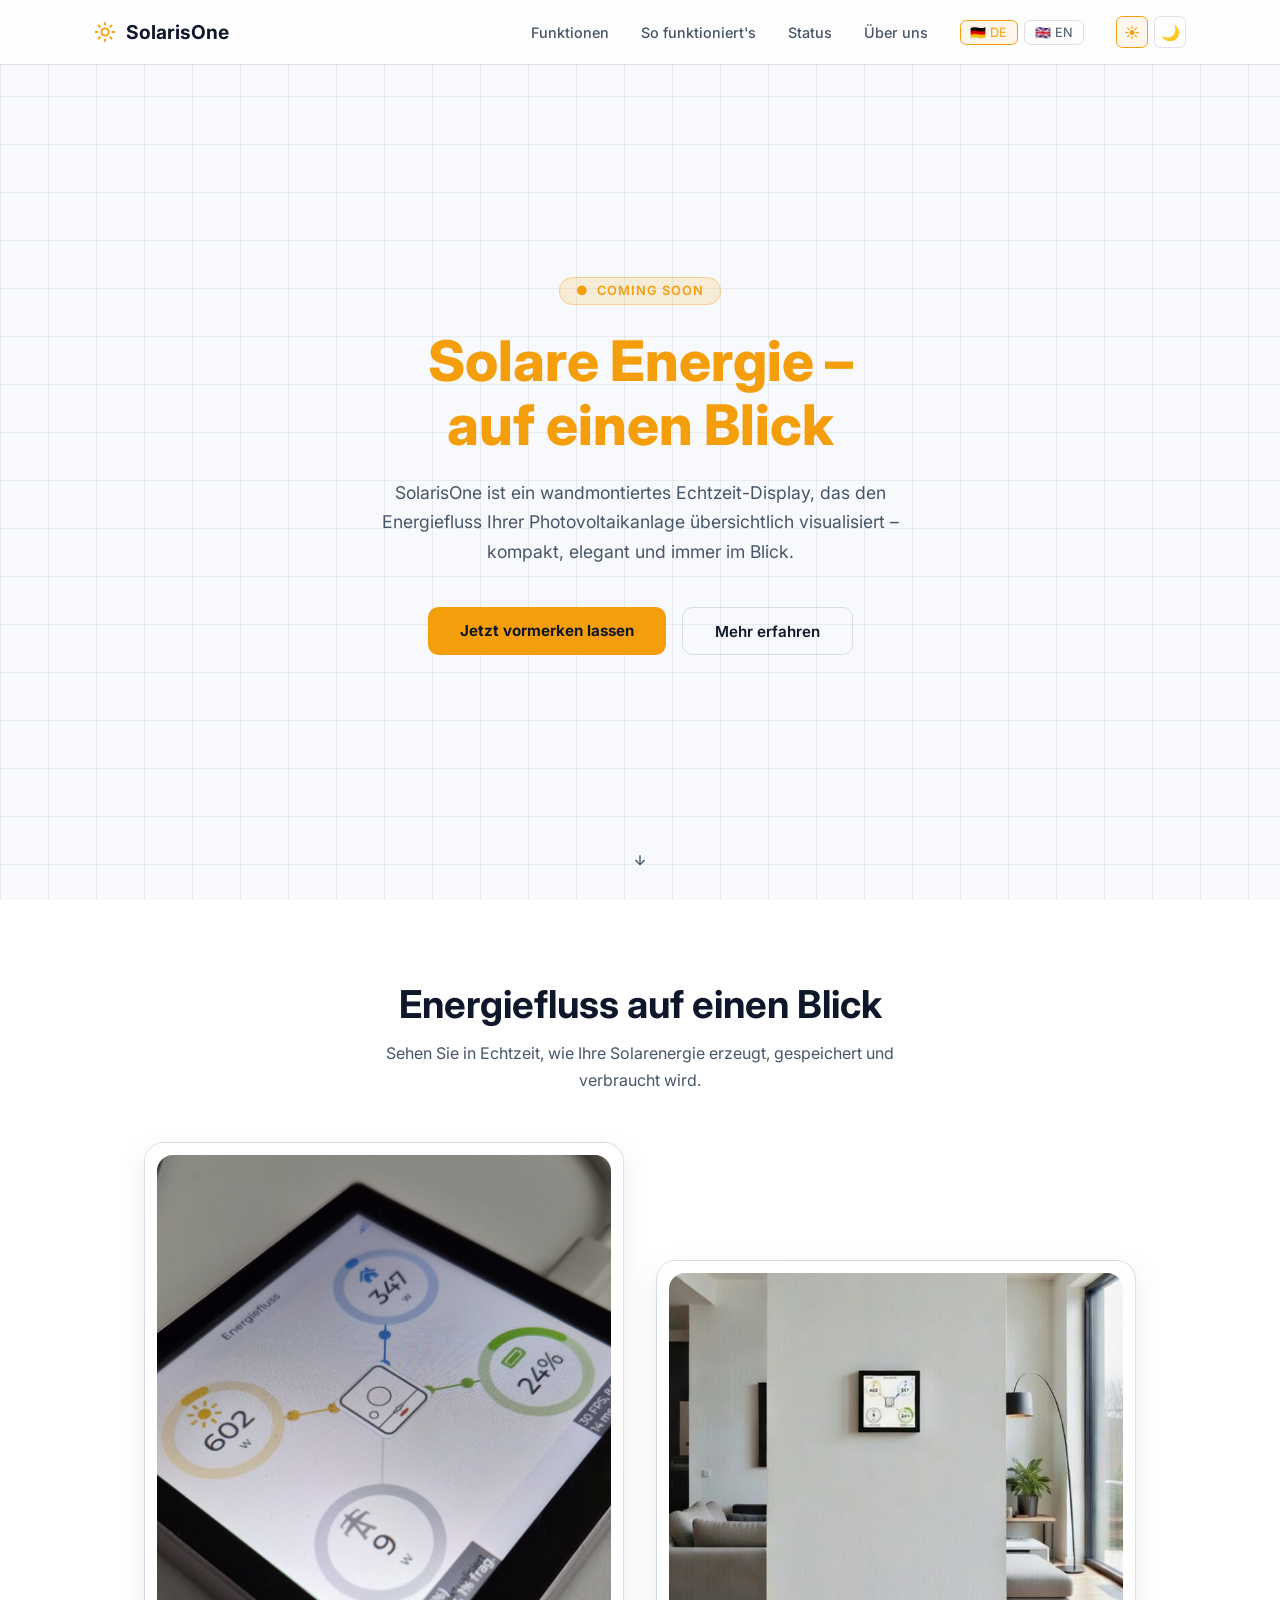
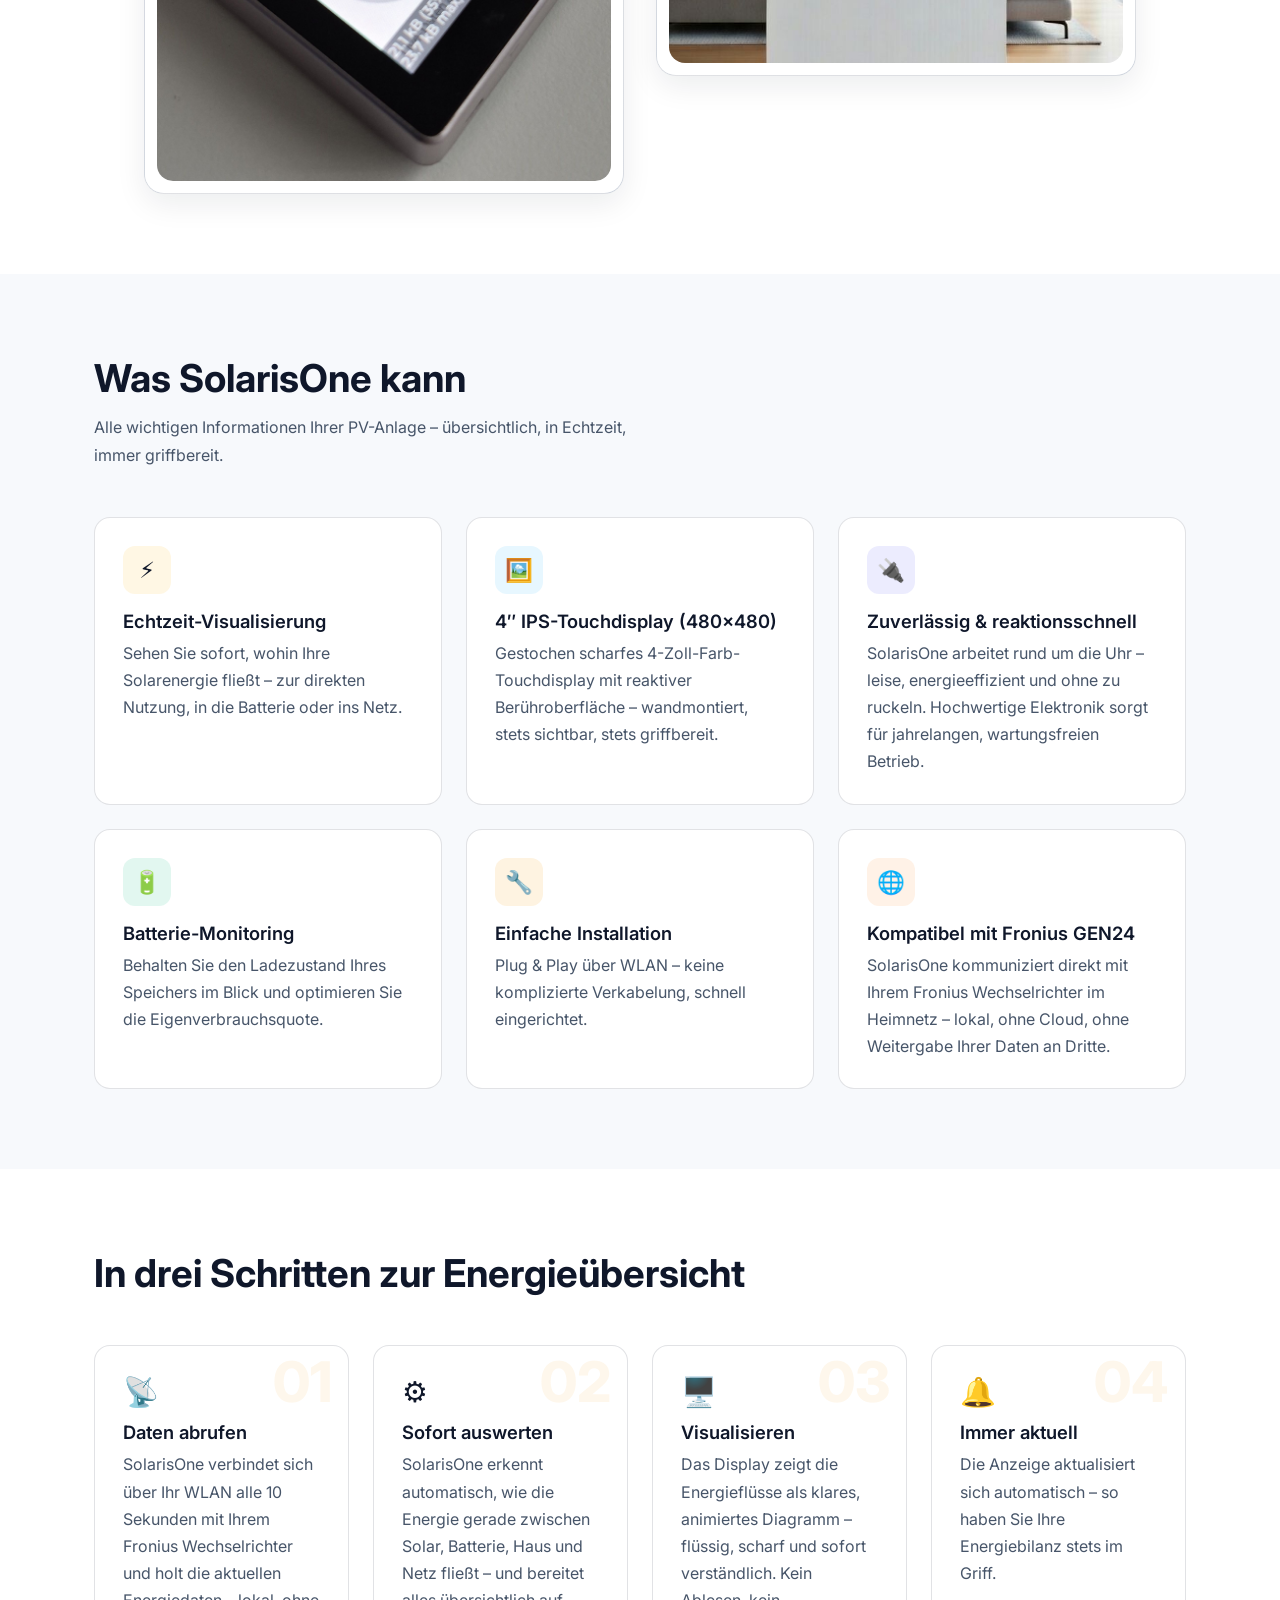
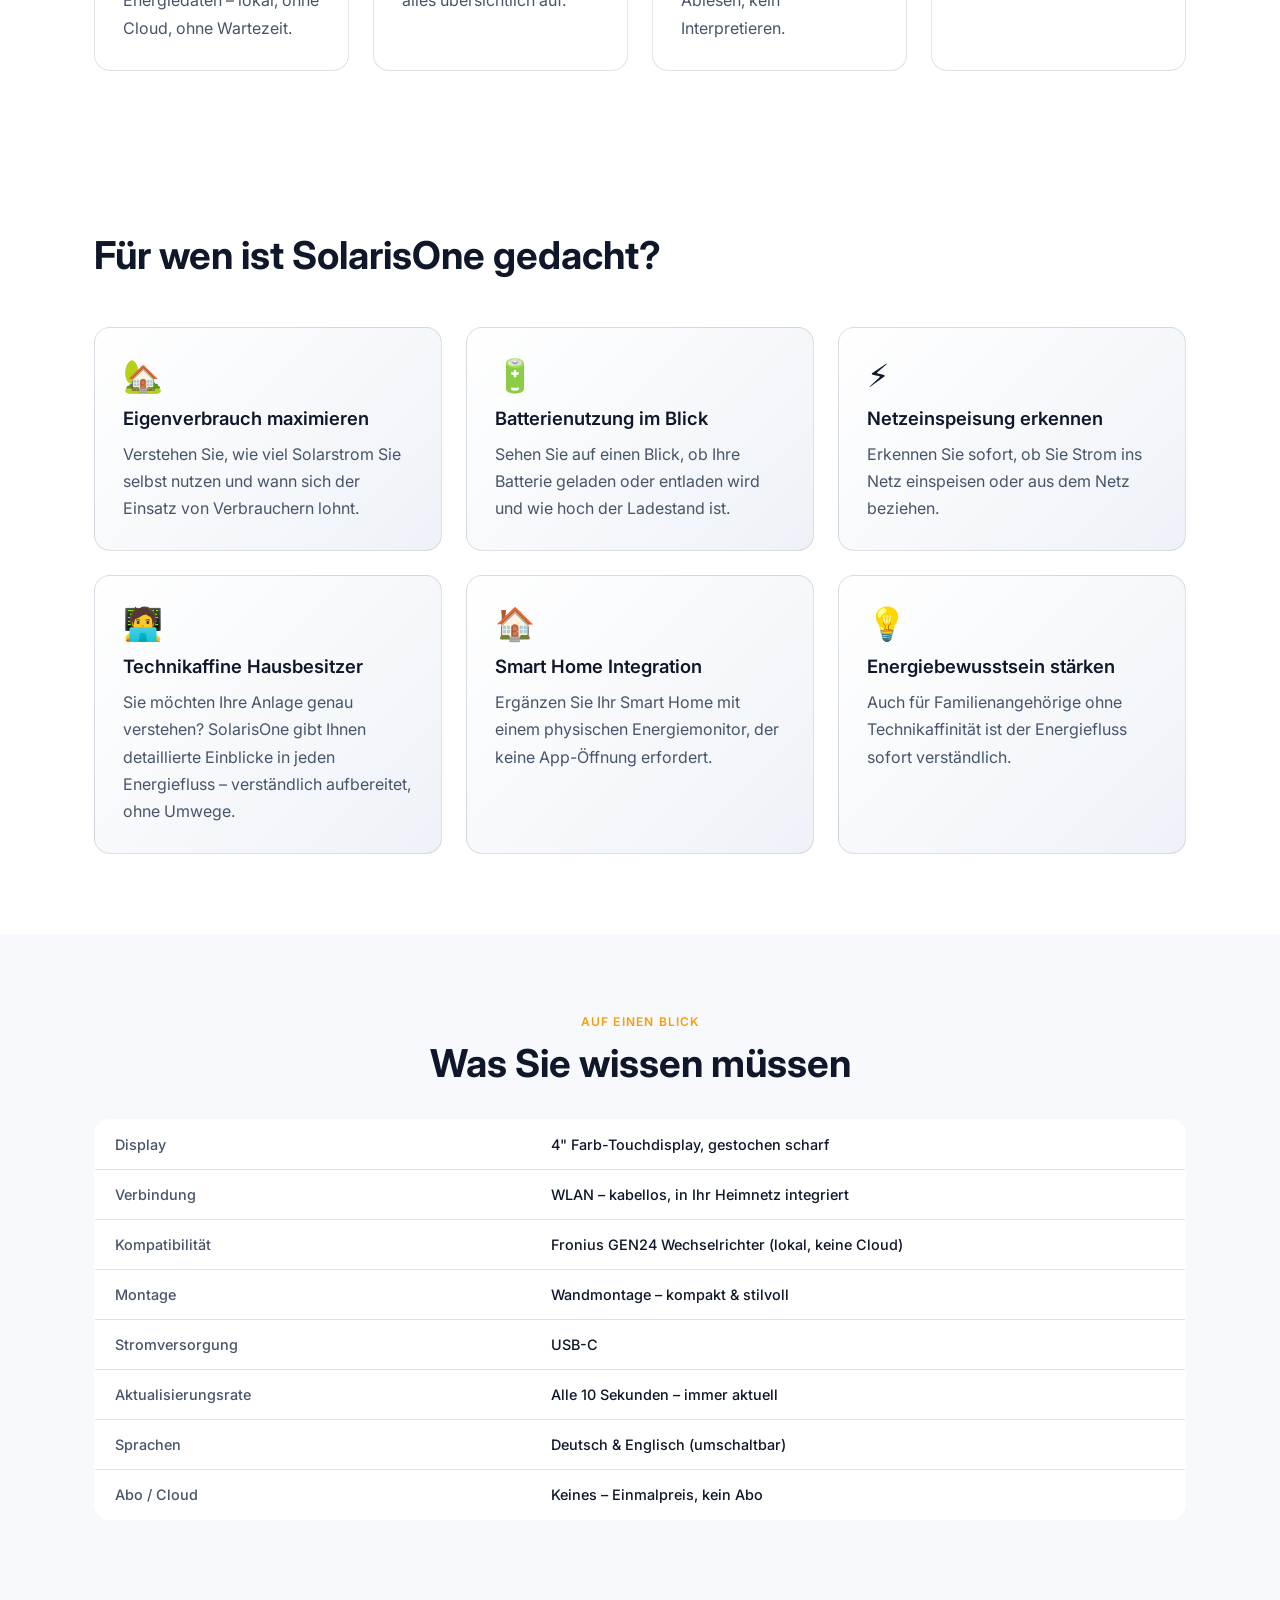
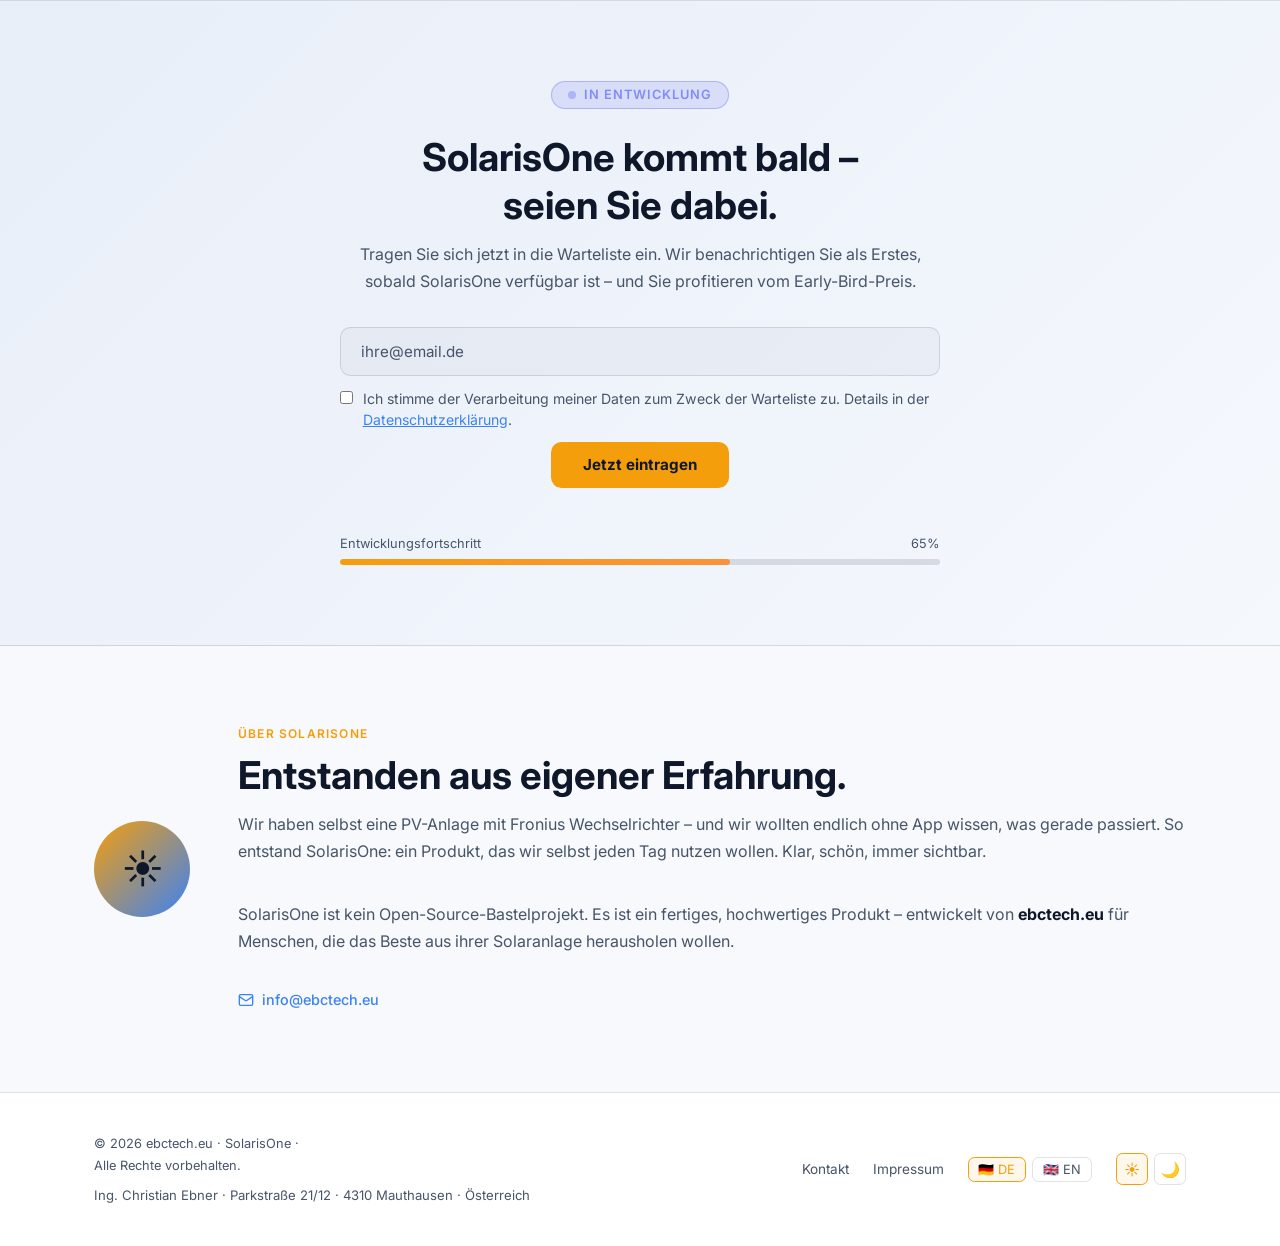
==== commit aee31c8a: "Simplify waitlist flow to stateless DOI and clean README" ====
--- a/index.html
+++ b/index.html
@@ -34,6 +34,12 @@
           <button class="lang-btn" onclick="setLang('en')" data-lang-target="en">🇬🇧 EN</button>
         </div>
       </li>
+      <li>
+        <div class="theme-switcher">
+          <button class="theme-btn active" type="button" onclick="setTheme('light')" data-theme-target="light" aria-label="Helles Theme">☀️</button>
+          <button class="theme-btn" type="button" onclick="setTheme('dark')" data-theme-target="dark" aria-label="Dunkles Theme">🌙</button>
+        </div>
+      </li>
     </ul>
 
     <button class="ham" id="hamBtn" aria-label="Menu" onclick="toggleNav()">
@@ -341,6 +347,19 @@
         <input type="email" id="emailInput" name="email" required
           placeholder="ihre@email.de"
           aria-label="E-Mail-Adresse" />
+        <div class="consent-wrap">
+          <input type="checkbox" id="consentCheckbox" name="consent" required />
+          <label for="consentCheckbox">
+            <span data-lang="de" class="active">Ich stimme der Verarbeitung meiner Daten zum Zweck der Warteliste zu. Details in der <a href="https://ebctech.eu/datenschutz/" target="_blank" rel="noopener noreferrer">Datenschutzerklärung</a>.</span>
+            <span data-lang="en">I agree to the processing of my data for the waiting list. Details in the <a href="https://ebctech.eu/datenschutz/" target="_blank" rel="noopener noreferrer">privacy policy</a>.</span>
+          </label>
+        </div>
+
+        <div class="hp-field" aria-hidden="true">
+          <label for="website">Website</label>
+          <input type="text" id="website" name="website" tabindex="-1" autocomplete="off" />
+        </div>
+
         <button type="submit" class="btn-primary">
           <span data-lang="de" class="active">Jetzt eintragen</span>
           <span data-lang="en">Notify me</span>
@@ -349,8 +368,14 @@
 
       <div class="form-success" id="formSuccess">
         <span>✅</span>
-        <span data-lang="de" class="active">Danke! Wir melden uns, sobald SolarisOne verfügbar ist.</span>
-        <span data-lang="en">Thank you! We'll notify you as soon as SolarisOne is available.</span>
+        <span data-lang="de" class="active">Bitte prüfen Sie Ihr E-Mail-Postfach und bestätigen Sie die Anmeldung. Erst danach sind Sie auf der Warteliste.</span>
+        <span data-lang="en">Please check your inbox and confirm your signup. You are added to the waiting list only after confirmation.</span>
+      </div>
+
+      <div class="form-error" id="formError" role="alert" aria-live="polite">
+        <span>⚠️</span>
+        <span data-lang="de" class="active">Eintrag momentan nicht möglich. Bitte versuchen Sie es in wenigen Minuten erneut.</span>
+        <span data-lang="en">Signup is currently unavailable. Please try again in a few minutes.</span>
       </div>
 
       <div class="progress-wrap">
@@ -425,6 +450,12 @@
             <button class="lang-btn" onclick="setLang('en')" data-lang-target="en">🇬🇧 EN</button>
           </div>
         </li>
+        <li>
+          <div class="theme-switcher">
+            <button class="theme-btn active" type="button" onclick="setTheme('light')" data-theme-target="light" aria-label="Helles Theme">☀️</button>
+            <button class="theme-btn" type="button" onclick="setTheme('dark')" data-theme-target="dark" aria-label="Dunkles Theme">🌙</button>
+          </div>
+        </li>
       </ul>
     </div>
   </div>
@@ -434,6 +465,7 @@
 <script>
   // ── Language switcher ──────────────────────────────────────────────────────
   let currentLang = 'de';
+  const WAITLIST_ENDPOINT = '/signup.php';
 
   function setLang(lang) {
     currentLang = lang;
@@ -460,6 +492,21 @@
     }
   }
 
+  // ── Theme switcher ─────────────────────────────────────────────────────────
+  function setTheme(theme) {
+    document.documentElement.dataset.theme = theme;
+    localStorage.setItem('theme', theme);
+
+    document.querySelectorAll('.theme-btn').forEach(btn => {
+      btn.classList.toggle('active', btn.dataset.themeTarget === theme);
+    });
+  }
+
+  function initTheme() {
+    const savedTheme = localStorage.getItem('theme');
+    setTheme(savedTheme || 'light');
+  }
+
   // ── Mobile nav ─────────────────────────────────────────────────────────────
   function toggleNav() {
     document.getElementById('navLinks').classList.toggle('open');
@@ -469,13 +516,55 @@
   }
 
   // ── Signup form ────────────────────────────────────────────────────────────
-  function handleSignup(e) {
+  async function handleSignup(e) {
     e.preventDefault();
+
     const form = e.target;
     const success = document.getElementById('formSuccess');
-    form.style.display = 'none';
-    success.classList.add('show');
+    const error = document.getElementById('formError');
+    const submitBtn = form.querySelector('button[type="submit"]');
+
+    success.classList.remove('show');
+    error.classList.remove('show');
+    submitBtn.disabled = true;
+
+    const formData = new FormData(form);
+
+    try {
+      const response = await fetch(WAITLIST_ENDPOINT, {
+        method: 'POST',
+        headers: {
+          'Content-Type': 'application/json'
+        },
+        body: JSON.stringify({
+          email: String(formData.get('email') || '').trim(),
+          consent: formData.get('consent') === 'on',
+          website: String(formData.get('website') || '').trim(),
+          lang: currentLang
+        })
+      });
+
+      if (!response.ok) {
+        const json = await response.json().catch(() => null);
+        console.warn('Signup request failed', response.status, json);
+        error.textContent = json?.error ? `Fehler: ${json.error}` : 'Eintrag momentan nicht möglich. Bitte versuchen Sie es in wenigen Minuten erneut.';
+        error.classList.add('show');
+        return;
+      }
+
+      form.reset();
+      form.style.display = 'none';
+      success.classList.add('show');
+    } catch (err) {
+      console.error('Signup request failed', err);
+      error.textContent = 'Eintrag momentan nicht möglich. Bitte versuchen Sie es in wenigen Minuten erneut.';
+      error.classList.add('show');
+    } finally {
+      submitBtn.disabled = false;
+    }
   }
+
+  initTheme();
 
   // ── Scroll reveal ──────────────────────────────────────────────────────────
   const revealObserver = new IntersectionObserver((entries) => {
--- a/styles.css
+++ b/styles.css
@@ -2,6 +2,33 @@
 *, *::before, *::after { box-sizing: border-box; margin: 0; padding: 0; }
 
 :root {
+  --bg:        #f7f9fc;
+  --bg2:       #ffffff;
+  --bg3:       #eef2f8;
+  --card:      #ffffff;
+  --border:    rgba(15,23,42,0.12);
+  --text:      #0f172a;
+  --muted:     #475569;
+  --accent:    #f59e0b;
+  --accent2:   #3b82f6;
+  --solar:     #fbbf24;
+  --battery:   #10b981;
+  --grid:      #6366f1;
+  --house:     #38bdf8;
+  --radius:    1rem;
+  --shadow:    0 10px 30px rgba(15,23,42,0.08);
+  --nav-bg:    rgba(255,255,255,0.82);
+  --scroll-thumb: rgba(100,116,139,0.5);
+  --btn-primary-text: #0f172a;
+  --btn-outline-hover-border: rgba(15,23,42,0.3);
+  --btn-outline-hover-bg: rgba(15,23,42,0.04);
+  --status-bg: linear-gradient(135deg, #e8eef8 0%, #f5f8fd 100%);
+  --input-bg: rgba(15,23,42,0.03);
+  --progress-bg: rgba(15,23,42,0.12);
+  --grid-line: rgba(15,23,42,0.06);
+}
+
+html[data-theme="dark"] {
   --bg:        #0a0e1a;
   --bg2:       #0f1423;
   --bg3:       #131929;
@@ -9,14 +36,16 @@
   --border:    rgba(255,255,255,0.07);
   --text:      #e8eaf0;
   --muted:     #8892a4;
-  --accent:    #f59e0b;
-  --accent2:   #3b82f6;
-  --solar:     #fbbf24;
-  --battery:   #10b981;
-  --grid:      #6366f1;
-  --house:     #38bdf8;
-  --radius:    1rem;
   --shadow:    0 8px 32px rgba(0,0,0,0.5);
+  --nav-bg:    rgba(10,14,26,0.85);
+  --scroll-thumb: #2a3550;
+  --btn-primary-text: #0a0e1a;
+  --btn-outline-hover-border: rgba(255,255,255,0.25);
+  --btn-outline-hover-bg: rgba(255,255,255,0.04);
+  --status-bg: linear-gradient(135deg, #0d1423 0%, #0f1726 100%);
+  --input-bg: rgba(255,255,255,0.05);
+  --progress-bg: rgba(255,255,255,0.07);
+  --grid-line: rgba(255,255,255,0.025);
 }
 
 html { font-family: 'Inter', system-ui, sans-serif; background: var(--bg); color: var(--text); }
@@ -27,7 +56,7 @@
 /* scrollbar */
 ::-webkit-scrollbar { width: 6px; }
 ::-webkit-scrollbar-track { background: var(--bg2); }
-::-webkit-scrollbar-thumb { background: #2a3550; border-radius: 3px; }
+::-webkit-scrollbar-thumb { background: var(--scroll-thumb); border-radius: 3px; }
 
 /* ─── Typography ───────────────────────────────────────────── */
 h1 { font-size: clamp(2rem, 5vw, 3.5rem); font-weight: 800; line-height: 1.15; }
@@ -43,7 +72,7 @@
 nav {
   position: fixed; top: 0; left: 0; right: 0; z-index: 100;
   backdrop-filter: blur(16px) saturate(180%);
-  background: rgba(10,14,26,0.85);
+  background: var(--nav-bg);
   border-bottom: 1px solid var(--border);
 }
 .nav-inner {
@@ -66,12 +95,23 @@
 .lang-switcher {
   display: flex; gap: 0.4rem; align-items: center;
 }
+.theme-switcher {
+  display: flex; gap: 0.4rem; align-items: center;
+}
 .lang-btn {
   background: none; border: 1px solid var(--border); color: var(--muted);
   padding: 0.25rem 0.6rem; border-radius: 0.4rem; font-size: 0.8rem; cursor: pointer;
   transition: all 0.2s; font-family: inherit;
 }
+.theme-btn {
+  background: none; border: 1px solid var(--border); color: var(--muted);
+  width: 2rem; height: 2rem; border-radius: 0.4rem; font-size: 0.95rem; cursor: pointer;
+  transition: all 0.2s; font-family: inherit;
+}
 .lang-btn.active, .lang-btn:hover {
+  border-color: var(--accent); color: var(--accent); background: rgba(245,158,11,0.08);
+}
+.theme-btn.active, .theme-btn:hover {
   border-color: var(--accent); color: var(--accent); background: rgba(245,158,11,0.08);
 }
 
@@ -121,7 +161,7 @@
 .hero-ctas  { display: flex; gap: 1rem; flex-wrap: wrap; justify-content: center; }
 
 .btn-primary {
-  background: var(--accent); color: #0a0e1a; font-weight: 700;
+  background: var(--accent); color: var(--btn-primary-text); font-weight: 700;
   padding: 0.85rem 2rem; border-radius: 0.65rem; text-decoration: none;
   font-size: 0.95rem; transition: all 0.2s; border: none; cursor: pointer;
   font-family: inherit;
@@ -133,7 +173,7 @@
   padding: 0.85rem 2rem; border-radius: 0.65rem; text-decoration: none;
   font-size: 0.95rem; border: 1px solid var(--border); transition: all 0.2s;
 }
-.btn-outline:hover { border-color: rgba(255,255,255,0.25); background: rgba(255,255,255,0.04); transform: translateY(-2px); }
+.btn-outline:hover { border-color: var(--btn-outline-hover-border); background: var(--btn-outline-hover-bg); transform: translateY(-2px); }
 
 .hero-scroll {
   position: absolute; bottom: 2rem; left: 50%; transform: translateX(-50%);
@@ -326,7 +366,7 @@
 
 /* ─── Signup / Status ──────────────────────────────────────── */
 .status-section {
-  background: linear-gradient(135deg, #0d1423 0%, #0f1726 100%);
+  background: var(--status-bg);
   border-top: 1px solid var(--border); border-bottom: 1px solid var(--border);
 }
 .status-card {
@@ -347,17 +387,57 @@
 }
 .signup-form input[type="email"] {
   flex: 1 1 260px; padding: 0.85rem 1.25rem; border-radius: 0.65rem;
-  background: rgba(255,255,255,0.05); border: 1px solid var(--border);
+  background: var(--input-bg); border: 1px solid var(--border);
   color: var(--text); font-size: 0.95rem; font-family: inherit;
   transition: border-color 0.2s; outline: none;
 }
 .signup-form input[type="email"]::placeholder { color: var(--muted); }
 .signup-form input[type="email"]:focus { border-color: var(--accent); }
+
+.consent-wrap {
+  width: 100%;
+  display: flex;
+  gap: 0.6rem;
+  align-items: flex-start;
+  text-align: left;
+  color: var(--muted);
+  font-size: 0.88rem;
+  line-height: 1.5;
+}
+
+.consent-wrap input[type="checkbox"] {
+  margin-top: 0.2rem;
+  accent-color: var(--accent);
+}
+
+.consent-wrap label a {
+  color: var(--accent2);
+}
+
+.hp-field {
+  position: absolute;
+  left: -9999px;
+  width: 1px;
+  height: 1px;
+  overflow: hidden;
+}
+
 .form-success {
   display: none; color: var(--battery); font-size: 0.9rem; margin-top: 1rem;
   align-items: center; gap: 0.5rem; justify-content: center;
 }
 .form-success.show { display: flex; }
+
+.form-error {
+  display: none; color: #dc2626; font-size: 0.9rem; margin-top: 1rem;
+  align-items: center; gap: 0.5rem; justify-content: center;
+}
+
+html[data-theme="dark"] .form-error {
+  color: #fca5a5;
+}
+
+.form-error.show { display: flex; }
 
 /* ─── Progress bar ─────────────────────────────────────────── */
 .progress-wrap { margin-top: 3rem; text-align: center; }
@@ -366,7 +446,7 @@
   font-size: 0.8rem; color: var(--muted); margin-bottom: 0.5rem;
 }
 .progress-bar {
-  height: 6px; background: rgba(255,255,255,0.07); border-radius: 9999px; overflow: hidden;
+  height: 6px; background: var(--progress-bg); border-radius: 9999px; overflow: hidden;
 }
 .progress-fill {
   height: 100%; width: 65%;
@@ -426,8 +506,8 @@
 /* ─── Subtle grid bg ───────────────────────────────────────── */
 .grid-bg {
   background-image:
-    linear-gradient(rgba(255,255,255,0.025) 1px, transparent 1px),
-    linear-gradient(90deg, rgba(255,255,255,0.025) 1px, transparent 1px);
+    linear-gradient(var(--grid-line) 1px, transparent 1px),
+    linear-gradient(90deg, var(--grid-line) 1px, transparent 1px);
   background-size: 48px 48px;
 }
 
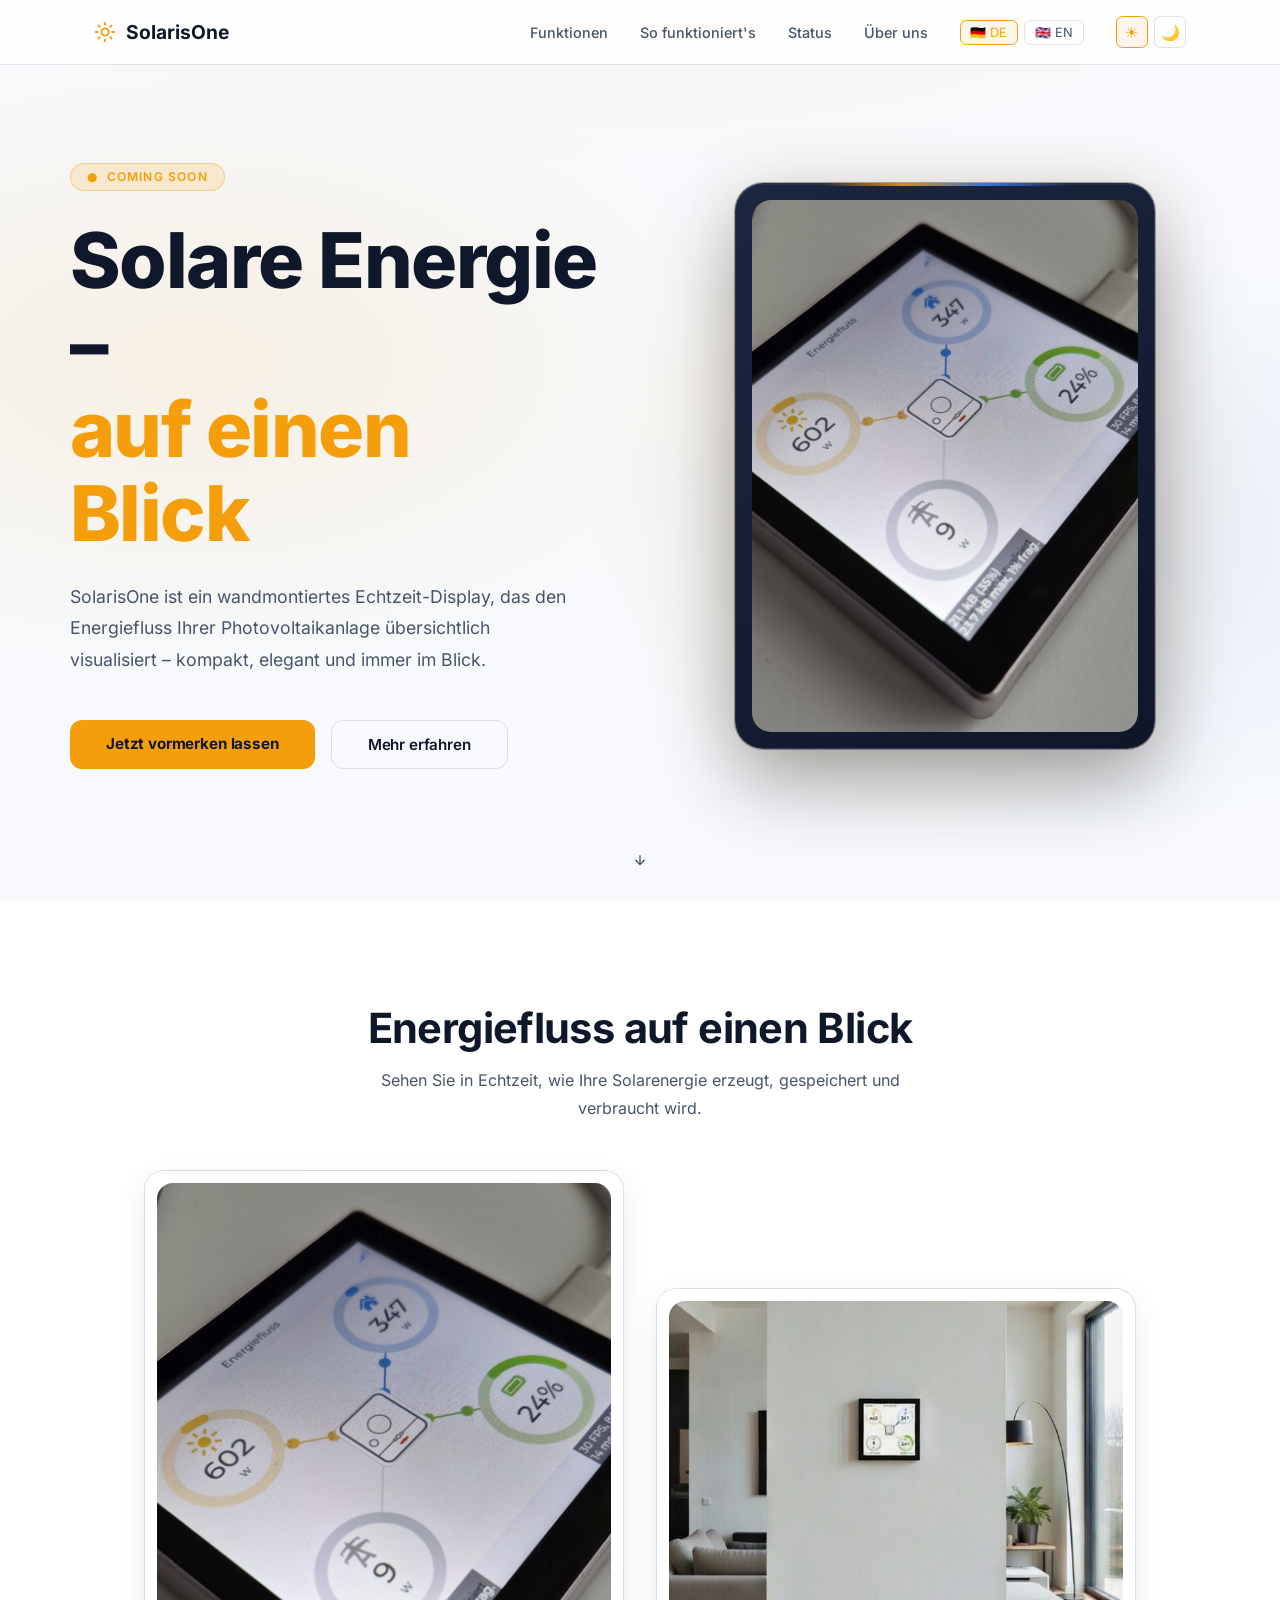
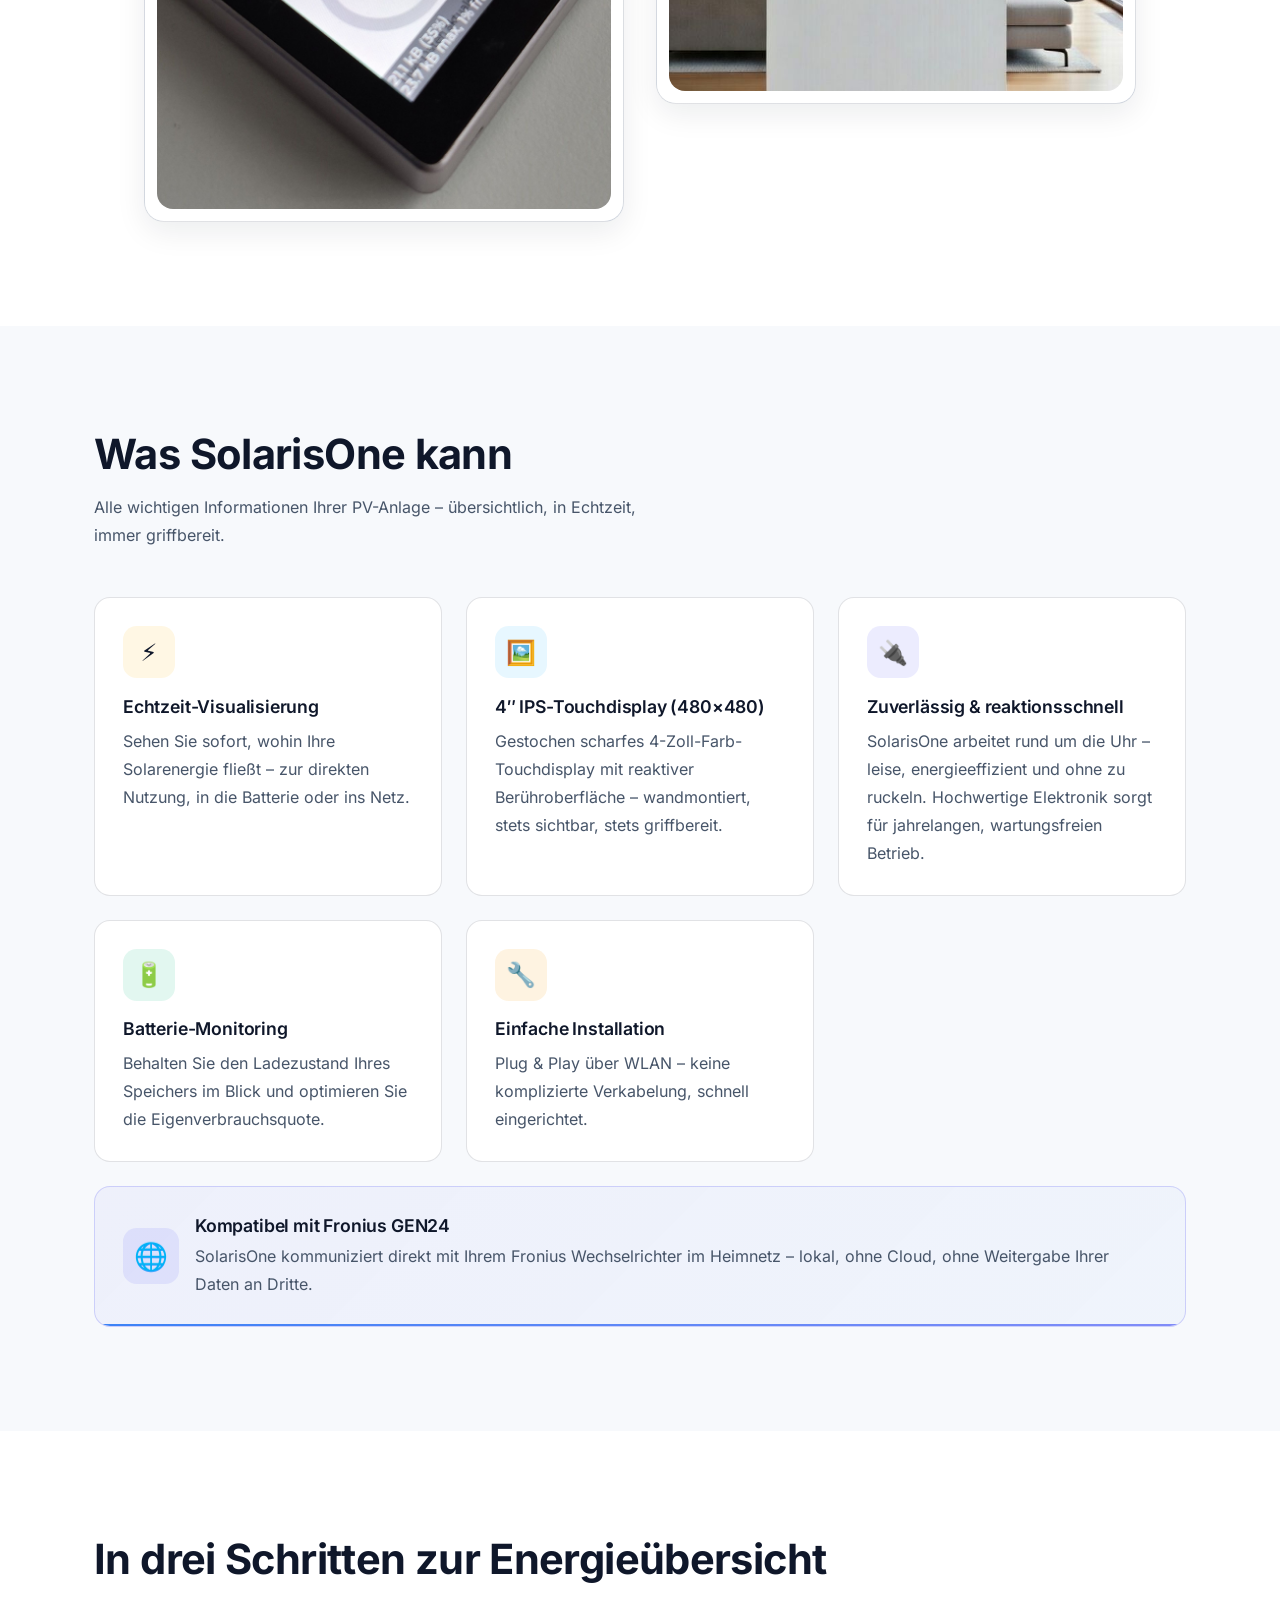
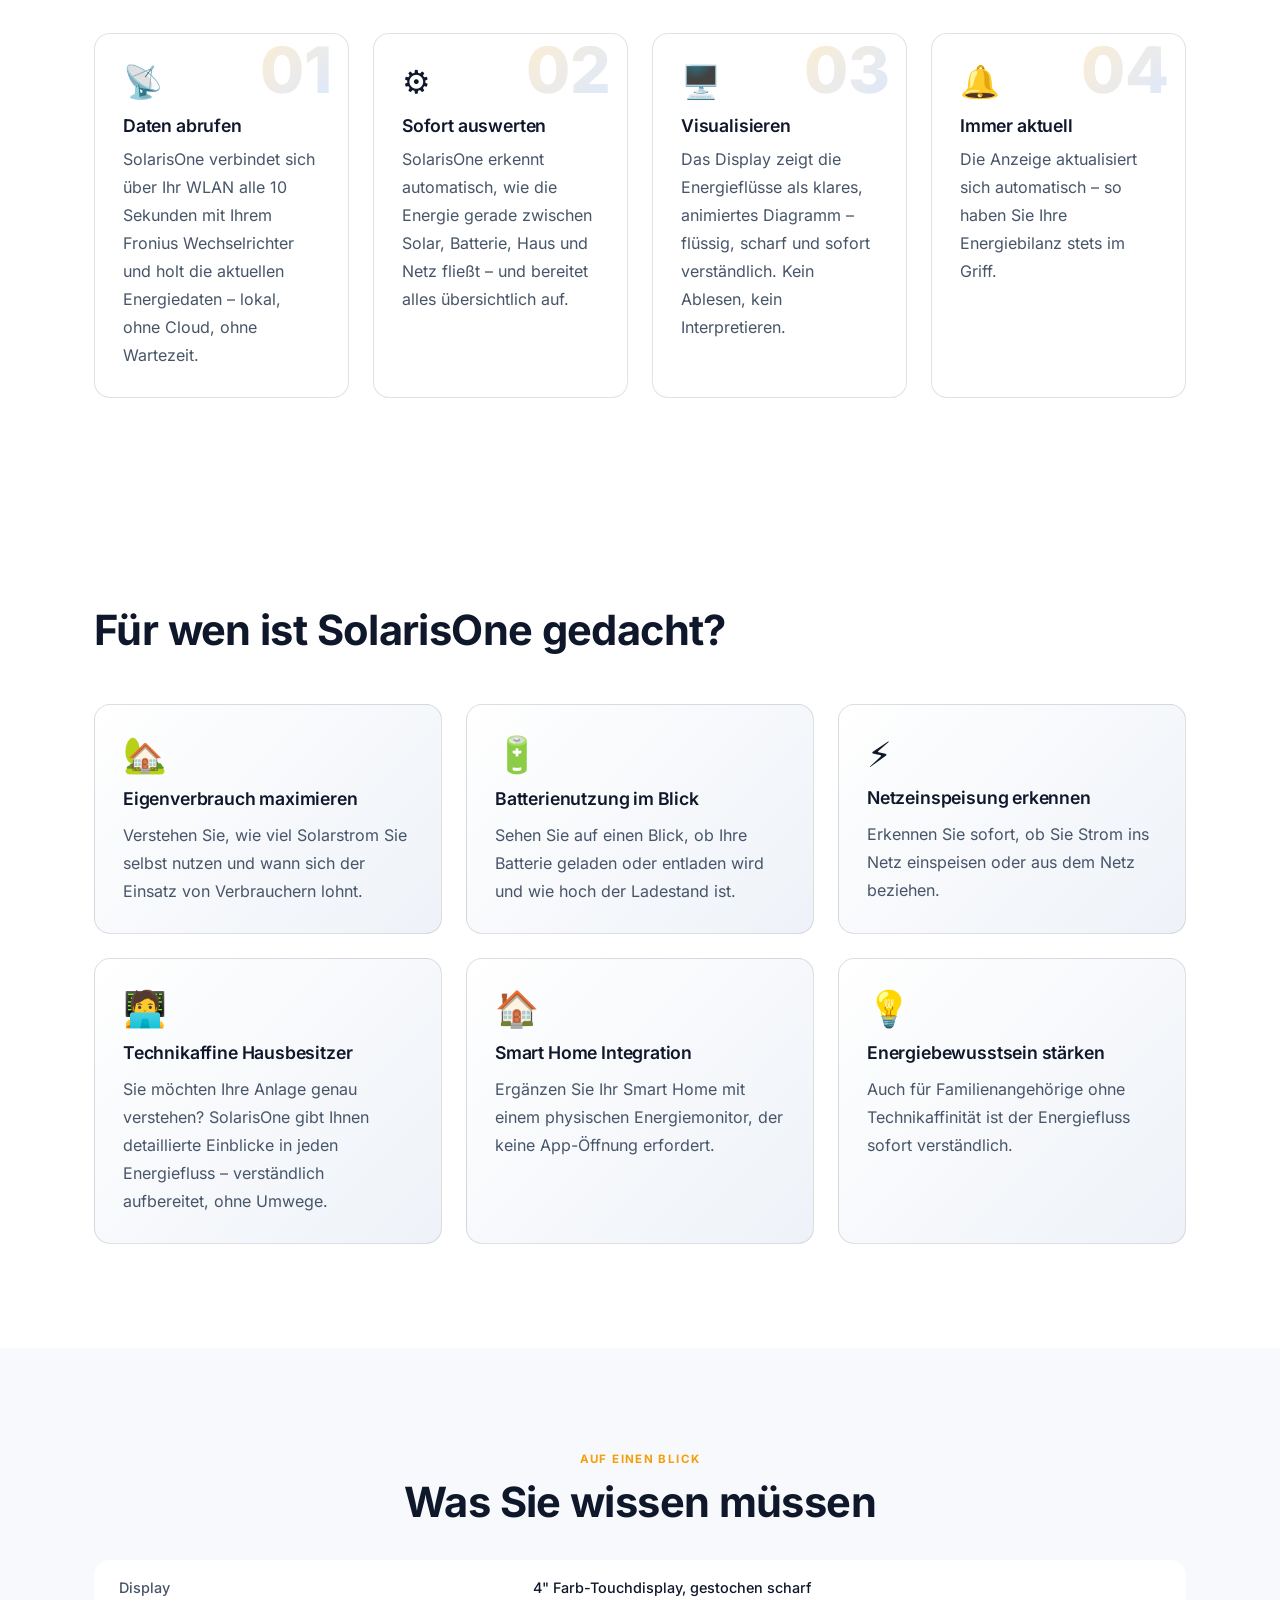
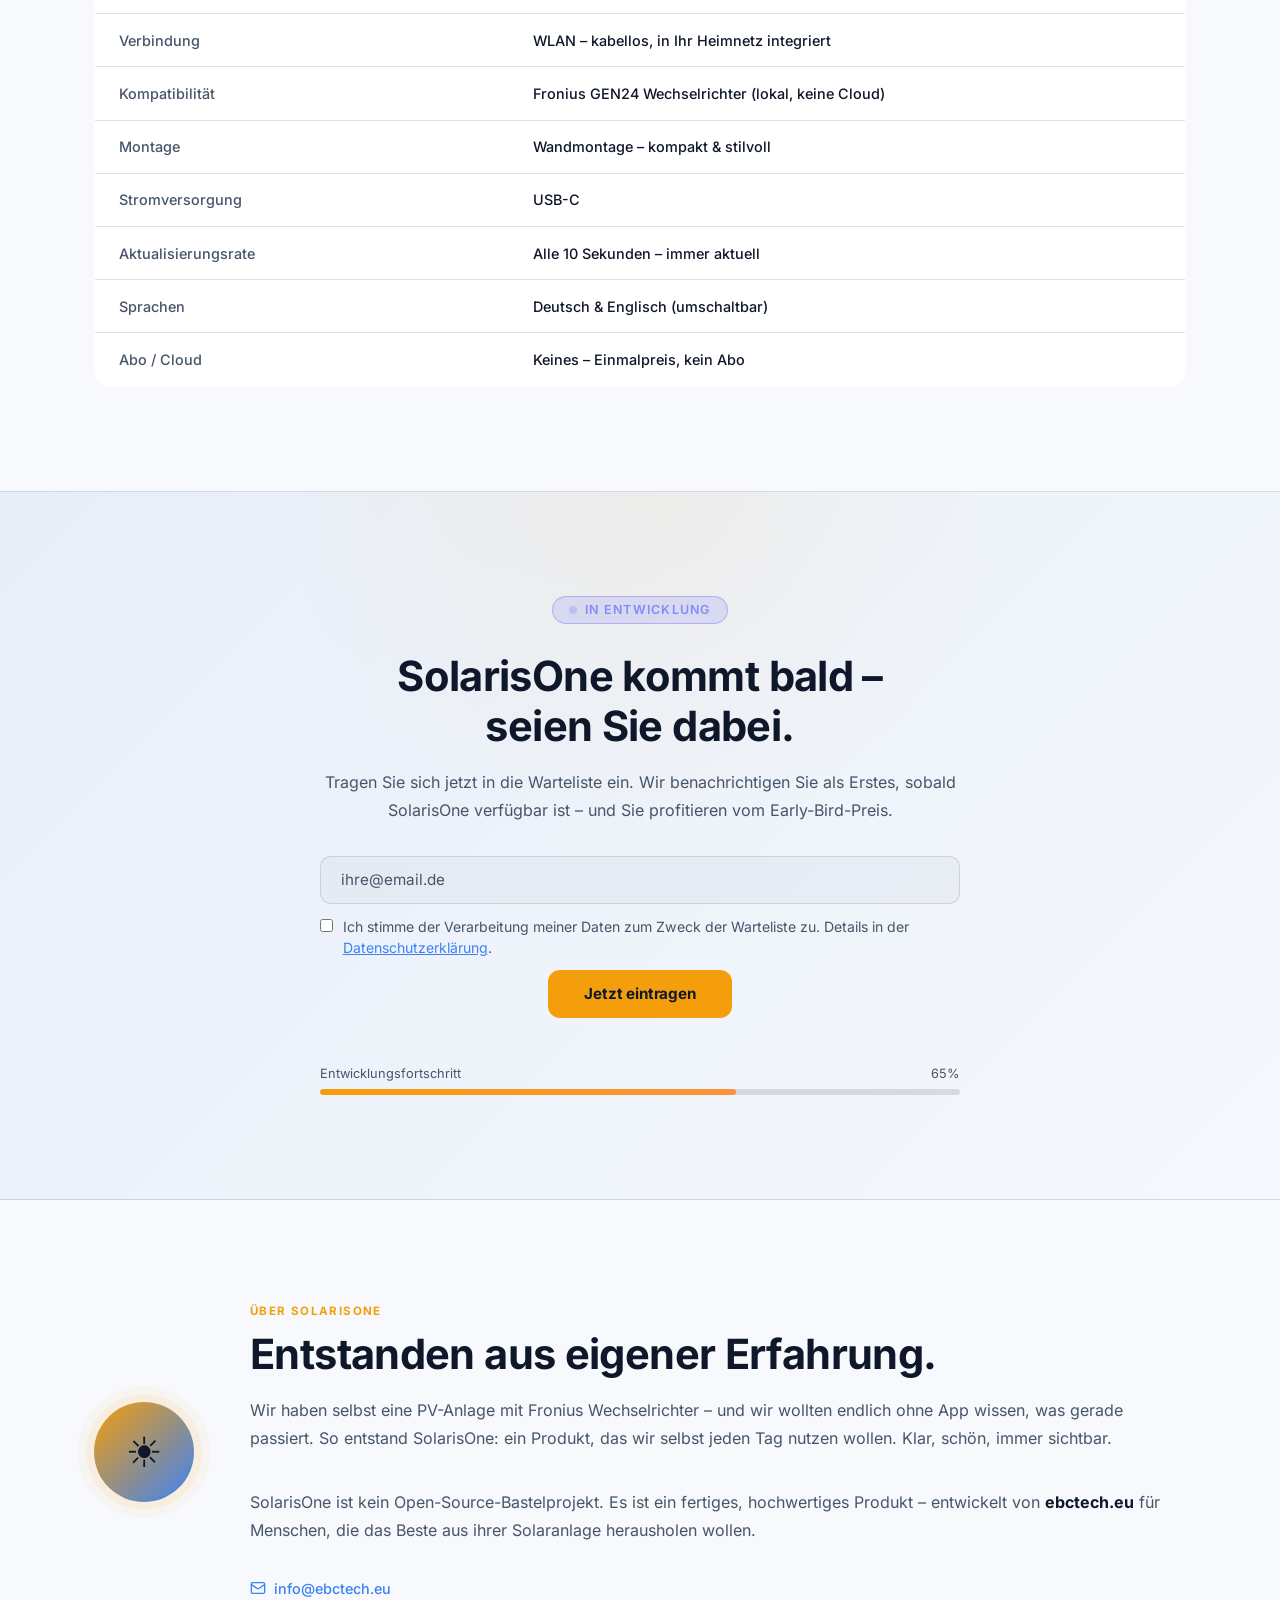
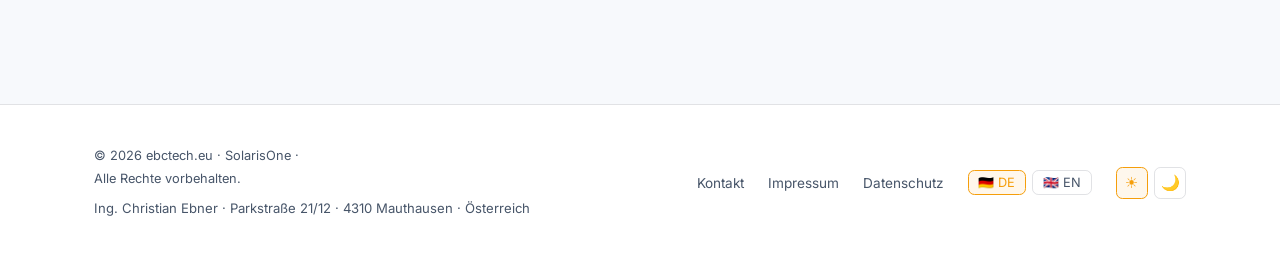
==== commit 423480e5: "Recreate README" ====
--- a/index.html
+++ b/index.html
@@ -5,9 +5,7 @@
   <meta name="viewport" content="width=device-width, initial-scale=1.0" />
   <title>SolarisOne – Solare Energie auf einen Blick</title>
   <meta name="description" content="SolarisOne – Das elegante Wanddisplay, das Ihnen auf einen Blick zeigt, wie viel Solarstrom Sie erzeugen, verbrauchen und sparen. Für Fronius GEN24. Coming Soon." />
-  <link rel="preconnect" href="https://fonts.googleapis.com" />
-  <link rel="preconnect" href="https://fonts.gstatic.com" crossorigin />
-  <link href="https://fonts.googleapis.com/css2?family=Inter:wght@300;400;500;600;700;800&display=swap" rel="stylesheet" />
+  <link rel="stylesheet" href="./fonts.css" />
   <link rel="stylesheet" href="./styles.css" />
 </head>
 <body>
@@ -49,33 +47,46 @@
 </nav>
 
 <!-- ═══════════════════════════════════ HERO ══════════════════════════════════ -->
-<section class="hero grid-bg" id="home">
-
-  <div class="hero-badge">
-    <span>●</span>
-    <span data-lang="de" class="active">Coming Soon</span>
-    <span data-lang="en">Coming Soon</span>
-  </div>
-
-  <h1>
-    <span data-lang="de" class="active">Solare Energie –<br><span style="color:var(--accent)">auf einen Blick</span></span>
-    <span data-lang="en">Understand Your Solar Energy<br><span style="color:var(--accent)">at a Glance</span></span>
-  </h1>
-
-  <p class="sub">
-    <span data-lang="de" class="active">SolarisOne ist ein wandmontiertes Echtzeit-Display, das den Energiefluss Ihrer Photovoltaikanlage übersichtlich visualisiert – kompakt, elegant und immer im Blick.</span>
-    <span data-lang="en">SolarisOne is a wall-mounted real-time display that visualises the energy flow of your photovoltaic system – compact, elegant, and always in sight.</span>
-  </p>
-
-  <div class="hero-ctas">
-    <a href="#status" class="btn-primary">
-      <span data-lang="de" class="active">Jetzt vormerken lassen</span>
-      <span data-lang="en">Join the waiting list</span>
-    </a>
-    <a href="#features" class="btn-outline">
-      <span data-lang="de" class="active">Mehr erfahren</span>
-      <span data-lang="en">Learn more</span>
-    </a>
+<section class="hero" id="home">
+
+  <div class="hero-content">
+
+    <div class="hero-text">
+      <div class="hero-badge">
+        <span>●</span>
+        <span data-lang="de" class="active">Coming Soon</span>
+        <span data-lang="en">Coming Soon</span>
+      </div>
+
+      <h1>
+        <span data-lang="de" class="active">Solare Energie –<br><span class="accent-text">auf einen Blick</span></span>
+        <span data-lang="en">Understand Your Solar Energy<br><span class="accent-text">at a Glance</span></span>
+      </h1>
+
+      <p class="sub">
+        <span data-lang="de" class="active">SolarisOne ist ein wandmontiertes Echtzeit-Display, das den Energiefluss Ihrer Photovoltaikanlage übersichtlich visualisiert – kompakt, elegant und immer im Blick.</span>
+        <span data-lang="en">SolarisOne is a wall-mounted real-time display that visualises the energy flow of your photovoltaic system – compact, elegant, and always in sight.</span>
+      </p>
+
+      <div class="hero-ctas">
+        <a href="#status" class="btn-primary">
+          <span data-lang="de" class="active">Jetzt vormerken lassen</span>
+          <span data-lang="en">Join the waiting list</span>
+        </a>
+        <a href="#features" class="btn-outline">
+          <span data-lang="de" class="active">Mehr erfahren</span>
+          <span data-lang="en">Learn more</span>
+        </a>
+      </div>
+    </div>
+
+    <div class="hero-visual">
+      <div class="hero-glow" aria-hidden="true"></div>
+      <div class="hero-device-frame">
+        <img src="./assets/solarisone1.jpg" alt="SolarisOne Wanddisplay" />
+      </div>
+    </div>
+
   </div>
 
   <div class="hero-scroll" aria-hidden="true">
@@ -165,8 +176,8 @@
         <p><span data-lang="de" class="active">Plug & Play über WLAN – keine komplizierte Verkabelung, schnell eingerichtet.</span><span data-lang="en">Plug & Play over Wi-Fi – no complex wiring, quick to set up.</span></p>
       </div>
 
-      <div class="feature-card reveal">
-        <div class="feature-icon" style="background:rgba(251,146,60,0.12);">🌐</div>
+      <div class="feature-card feature-card--compat reveal">
+        <div class="feature-icon" style="background:rgba(99,102,241,0.12);">🌐</div>
         <h3><span data-lang="de" class="active">Kompatibel mit Fronius GEN24</span><span data-lang="en">Compatible with Fronius GEN24</span></h3>
         <p><span data-lang="de" class="active">SolarisOne kommuniziert direkt mit Ihrem Fronius Wechselrichter im Heimnetz – lokal, ohne Cloud, ohne Weitergabe Ihrer Daten an Dritte.</span><span data-lang="en">SolarisOne communicates directly with your Fronius inverter on your home network – locally, without cloud, without sharing your data with third parties.</span></p>
       </div>
@@ -350,8 +361,8 @@
         <div class="consent-wrap">
           <input type="checkbox" id="consentCheckbox" name="consent" required />
           <label for="consentCheckbox">
-            <span data-lang="de" class="active">Ich stimme der Verarbeitung meiner Daten zum Zweck der Warteliste zu. Details in der <a href="https://ebctech.eu/datenschutz/" target="_blank" rel="noopener noreferrer">Datenschutzerklärung</a>.</span>
-            <span data-lang="en">I agree to the processing of my data for the waiting list. Details in the <a href="https://ebctech.eu/datenschutz/" target="_blank" rel="noopener noreferrer">privacy policy</a>.</span>
+            <span data-lang="de" class="active">Ich stimme der Verarbeitung meiner Daten zum Zweck der Warteliste zu. Details in der <a href="./datenschutz.html" target="_blank" rel="noopener">Datenschutzerklärung</a>.</span>
+            <span data-lang="en">I agree to the processing of my data for the waiting list. Details in the <a href="./datenschutz.html" target="_blank" rel="noopener">privacy policy</a>.</span>
           </label>
         </div>
 
@@ -440,9 +451,13 @@
           <span data-lang="de" class="active">Kontakt</span>
           <span data-lang="en">Contact</span>
         </a></li>
-        <li><a href="https://ebctech.eu/impressum/" target="_blank" rel="noopener noreferrer">
+        <li><a href="./impressum.html" target="_blank" rel="noopener">
           <span data-lang="de" class="active">Impressum</span>
           <span data-lang="en">Imprint</span>
+        </a></li>
+        <li><a href="./datenschutz.html" target="_blank" rel="noopener">
+          <span data-lang="de" class="active">Datenschutz</span>
+          <span data-lang="en">Privacy</span>
         </a></li>
         <li>
           <div class="lang-switcher">
--- a/fonts.css
+++ b/fonts.css
@@ -0,0 +1,65 @@
+/* ─────────────────────────────────────────────────────────────
+   Inter – lokal gehostet (DSGVO-konform, kein Google-Kontakt)
+   Quelle: Google Fonts API, heruntergeladen beim Build
+   Lizenez: SIL Open Font License 1.1
+   ───────────────────────────────────────────────────────────── */
+
+/* latin */
+@font-face {
+  font-family: 'Inter';
+  font-style: normal;
+  font-weight: 300;
+  font-display: swap;
+  src: url('./assets/fonts/UcC73FwrK3iLTeHuS_nVMrMxCp50SjIa1ZL7.woff2') format('woff2');
+  unicode-range: U+0000-00FF, U+0131, U+0152-0153, U+02BB-02BC, U+02C6, U+02DA, U+02DC, U+0304, U+0308, U+0329, U+2000-206F, U+20AC, U+2122, U+2191, U+2193, U+2212, U+2215, U+FEFF, U+FFFD;
+}
+
+/* latin */
+@font-face {
+  font-family: 'Inter';
+  font-style: normal;
+  font-weight: 400;
+  font-display: swap;
+  src: url('./assets/fonts/UcC73FwrK3iLTeHuS_nVMrMxCp50SjIa1ZL7.woff2') format('woff2');
+  unicode-range: U+0000-00FF, U+0131, U+0152-0153, U+02BB-02BC, U+02C6, U+02DA, U+02DC, U+0304, U+0308, U+0329, U+2000-206F, U+20AC, U+2122, U+2191, U+2193, U+2212, U+2215, U+FEFF, U+FFFD;
+}
+
+/* latin */
+@font-face {
+  font-family: 'Inter';
+  font-style: normal;
+  font-weight: 500;
+  font-display: swap;
+  src: url('./assets/fonts/UcC73FwrK3iLTeHuS_nVMrMxCp50SjIa1ZL7.woff2') format('woff2');
+  unicode-range: U+0000-00FF, U+0131, U+0152-0153, U+02BB-02BC, U+02C6, U+02DA, U+02DC, U+0304, U+0308, U+0329, U+2000-206F, U+20AC, U+2122, U+2191, U+2193, U+2212, U+2215, U+FEFF, U+FFFD;
+}
+
+/* latin */
+@font-face {
+  font-family: 'Inter';
+  font-style: normal;
+  font-weight: 600;
+  font-display: swap;
+  src: url('./assets/fonts/UcC73FwrK3iLTeHuS_nVMrMxCp50SjIa1ZL7.woff2') format('woff2');
+  unicode-range: U+0000-00FF, U+0131, U+0152-0153, U+02BB-02BC, U+02C6, U+02DA, U+02DC, U+0304, U+0308, U+0329, U+2000-206F, U+20AC, U+2122, U+2191, U+2193, U+2212, U+2215, U+FEFF, U+FFFD;
+}
+
+/* latin */
+@font-face {
+  font-family: 'Inter';
+  font-style: normal;
+  font-weight: 700;
+  font-display: swap;
+  src: url('./assets/fonts/UcC73FwrK3iLTeHuS_nVMrMxCp50SjIa1ZL7.woff2') format('woff2');
+  unicode-range: U+0000-00FF, U+0131, U+0152-0153, U+02BB-02BC, U+02C6, U+02DA, U+02DC, U+0304, U+0308, U+0329, U+2000-206F, U+20AC, U+2122, U+2191, U+2193, U+2212, U+2215, U+FEFF, U+FFFD;
+}
+
+/* latin */
+@font-face {
+  font-family: 'Inter';
+  font-style: normal;
+  font-weight: 800;
+  font-display: swap;
+  src: url('./assets/fonts/UcC73FwrK3iLTeHuS_nVMrMxCp50SjIa1ZL7.woff2') format('woff2');
+  unicode-range: U+0000-00FF, U+0131, U+0152-0153, U+02BB-02BC, U+02C6, U+02DA, U+02DC, U+0304, U+0308, U+0329, U+2000-206F, U+20AC, U+2122, U+2191, U+2193, U+2212, U+2215, U+FEFF, U+FFFD;
+}
--- a/styles.css
+++ b/styles.css
@@ -59,14 +59,14 @@
 ::-webkit-scrollbar-thumb { background: var(--scroll-thumb); border-radius: 3px; }
 
 /* ─── Typography ───────────────────────────────────────────── */
-h1 { font-size: clamp(2rem, 5vw, 3.5rem); font-weight: 800; line-height: 1.15; }
-h2 { font-size: clamp(1.5rem, 3.5vw, 2.4rem); font-weight: 700; line-height: 1.25; }
-h3 { font-size: 1.15rem; font-weight: 600; }
-p  { font-size: 1rem; line-height: 1.7; color: var(--muted); }
+h1 { font-size: clamp(2.6rem, 6vw, 5rem); font-weight: 800; line-height: 1.1; letter-spacing: -0.02em; font-feature-settings: 'ss01'; }
+h2 { font-size: clamp(1.6rem, 3.5vw, 2.6rem); font-weight: 700; line-height: 1.2; letter-spacing: -0.015em; }
+h3 { font-size: 1.1rem; font-weight: 600; letter-spacing: -0.01em; }
+p  { font-size: 1rem; line-height: 1.75; color: var(--muted); }
 
 /* ─── Layout helpers ───────────────────────────────────────── */
 .container { max-width: 1140px; margin: 0 auto; padding: 0 1.5rem; }
-.section   { padding: 5rem 0; }
+.section   { padding: 6.5rem 0; }
 
 /* ─── Navigation ───────────────────────────────────────────── */
 nav {
@@ -134,46 +134,92 @@
 /* ─── Hero ─────────────────────────────────────────────────── */
 .hero {
   min-height: 100vh; display: flex; flex-direction: column;
-  justify-content: center; align-items: center; text-align: center;
+  justify-content: center; align-items: center;
   padding: 7rem 1.5rem 5rem;
   background:
-    radial-gradient(ellipse 80% 60% at 50% -10%, rgba(245,158,11,0.12) 0%, transparent 70%),
-    radial-gradient(ellipse 60% 40% at 90% 110%, rgba(59,130,246,0.1) 0%, transparent 70%),
+    radial-gradient(ellipse 70% 55% at 15% 40%, rgba(245,158,11,0.10) 0%, transparent 65%),
+    radial-gradient(ellipse 60% 50% at 85% 60%, rgba(59,130,246,0.09) 0%, transparent 65%),
+    radial-gradient(ellipse 80% 40% at 50% -5%, rgba(245,158,11,0.07) 0%, transparent 60%),
     var(--bg);
   position: relative; overflow: hidden;
+}
+
+.hero-content {
+  display: grid;
+  grid-template-columns: 1fr 1fr;
+  column-gap: 5rem;
+  row-gap: 0;
+  align-items: center;
+  max-width: 1140px;
+  width: 100%;
+}
+
+.hero-text {
+  display: flex; flex-direction: column; align-items: flex-start;
 }
 
 .hero-badge {
   display: inline-flex; align-items: center; gap: 0.5rem;
   background: rgba(245,158,11,0.15); border: 1px solid rgba(245,158,11,0.35);
   color: var(--accent); padding: 0.35rem 1rem; border-radius: 9999px;
-  font-size: 0.8rem; font-weight: 600; letter-spacing: 0.08em; text-transform: uppercase;
-  margin-bottom: 1.5rem; animation: pulse-border 2.5s ease-in-out infinite;
+  font-size: 0.75rem; font-weight: 600; letter-spacing: 0.1em; text-transform: uppercase;
+  margin-bottom: 1.75rem; animation: pulse-border 2.5s ease-in-out infinite;
 }
 @keyframes pulse-border {
   0%,100% { box-shadow: 0 0 0 0 rgba(245,158,11,0.3); }
-  50%      { box-shadow: 0 0 0 6px rgba(245,158,11,0); }
-}
-
-.hero h1 { max-width: 800px; margin-bottom: 1.25rem; }
-.hero h1 span { color: var(--accent); }
-.hero .sub  { max-width: 580px; font-size: 1.1rem; margin-bottom: 2.5rem; }
-.hero-ctas  { display: flex; gap: 1rem; flex-wrap: wrap; justify-content: center; }
-
-.btn-primary {
-  background: var(--accent); color: var(--btn-primary-text); font-weight: 700;
-  padding: 0.85rem 2rem; border-radius: 0.65rem; text-decoration: none;
-  font-size: 0.95rem; transition: all 0.2s; border: none; cursor: pointer;
-  font-family: inherit;
-}
-.btn-primary:hover { background: #fbbf24; transform: translateY(-2px); box-shadow: 0 8px 24px rgba(245,158,11,0.35); }
-
-.btn-outline {
-  background: transparent; color: var(--text); font-weight: 600;
-  padding: 0.85rem 2rem; border-radius: 0.65rem; text-decoration: none;
-  font-size: 0.95rem; border: 1px solid var(--border); transition: all 0.2s;
-}
-.btn-outline:hover { border-color: var(--btn-outline-hover-border); background: var(--btn-outline-hover-bg); transform: translateY(-2px); }
+  50%      { box-shadow: 0 0 0 8px rgba(245,158,11,0); }
+}
+
+.hero-text h1 { max-width: 600px; margin-bottom: 1.5rem; text-align: left; }
+.accent-text  { color: var(--accent); }
+.hero-text .sub {
+  max-width: 500px; font-size: 1.1rem; margin-bottom: 2.75rem;
+  text-align: left; line-height: 1.8;
+}
+.hero-ctas { display: flex; gap: 1rem; flex-wrap: wrap; justify-content: flex-start; margin-top: auto; }
+
+/* ── Hero product visual ── */
+.hero-visual {
+  display: flex; justify-content: center; align-items: center;
+  position: relative;
+  isolation: isolate;
+}
+
+.hero-device-frame {
+  position: relative; z-index: 1;
+  background: linear-gradient(145deg, #1c2640, #0e1628);
+  border: 1.5px solid rgba(255,255,255,0.1);
+  border-radius: 1.75rem;
+  padding: 1rem;
+  box-shadow:
+    0 0 0 1px rgba(0,0,0,0.3),
+    0 32px 80px rgba(0,0,0,0.35),
+    0 0 60px rgba(245,158,11,0.08),
+    inset 0 1px 0 rgba(255,255,255,0.06);
+  animation: float 5s ease-in-out infinite;
+  max-width: 420px; width: 100%;
+}
+.hero-device-frame::before {
+  content: '';
+  position: absolute; top: -1px; left: 20%; right: 20%; height: 3px;
+  background: linear-gradient(90deg, transparent, var(--accent), var(--accent2), transparent);
+  border-radius: 0 0 4px 4px; opacity: 0.85;
+}
+.hero-device-frame img {
+  width: 100%; border-radius: 1.2rem;
+  display: block;
+}
+
+.hero-glow {
+  position: absolute; inset: -20%; z-index: 0;
+  background: radial-gradient(ellipse 70% 60% at 50% 55%, rgba(245,158,11,0.12) 0%, transparent 70%);
+  pointer-events: none;
+}
+
+@keyframes float {
+  0%,100% { transform: translateY(0) rotateY(-2deg); }
+  50%      { transform: translateY(-14px) rotateY(2deg); }
+}
 
 .hero-scroll {
   position: absolute; bottom: 2rem; left: 50%; transform: translateX(-50%);
@@ -182,10 +228,27 @@
 }
 @keyframes bounce { 0%,100% { transform: translateX(-50%) translateY(0); } 50% { transform: translateX(-50%) translateY(6px); } }
 
+/* ─── Buttons ──────────────────────────────────────────────── */
+.btn-primary {
+  background: var(--accent); color: var(--btn-primary-text); font-weight: 700;
+  padding: 0.9rem 2.25rem; border-radius: 0.75rem; text-decoration: none;
+  font-size: 0.95rem; transition: all 0.22s; border: none; cursor: pointer;
+  font-family: inherit; letter-spacing: -0.01em;
+}
+.btn-primary:hover { background: #fbbf24; transform: translateY(-2px); box-shadow: 0 10px 28px rgba(245,158,11,0.38); }
+
+.btn-outline {
+  background: transparent; color: var(--text); font-weight: 600;
+  padding: 0.9rem 2.25rem; border-radius: 0.75rem; text-decoration: none;
+  font-size: 0.95rem; border: 1px solid var(--border); transition: all 0.22s;
+  letter-spacing: -0.01em;
+}
+.btn-outline:hover { border-color: var(--btn-outline-hover-border); background: var(--btn-outline-hover-bg); transform: translateY(-2px); }
+
 /* ─── Flow / Product visuals ────────────────────────────────── */
 .flow-section {
   background: var(--bg2);
-  padding: 5rem 0;
+  padding: 6.5rem 0;
 }
 .flow-section h2 { text-align: center; margin-bottom: 0.75rem; }
 .flow-section .sub { text-align: center; max-width: 560px; margin: 0 auto 3rem; }
@@ -301,19 +364,63 @@
   border: 1px solid var(--border);
   border-radius: var(--radius);
   padding: 1.75rem;
-  transition: transform 0.25s, box-shadow 0.25s, border-color 0.25s;
+  transition: transform 0.28s ease, box-shadow 0.28s ease, border-color 0.28s ease;
+  position: relative; overflow: hidden;
+}
+.feature-card::after {
+  content: '';
+  position: absolute; bottom: 0; left: 0; right: 0; height: 2px;
+  background: linear-gradient(90deg, var(--accent), var(--accent2));
+  opacity: 0; transition: opacity 0.28s ease;
 }
 .feature-card:hover {
-  transform: translateY(-4px);
-  box-shadow: 0 16px 48px rgba(0,0,0,0.4);
+  transform: translateY(-5px);
+  box-shadow: 0 20px 50px rgba(15,23,42,0.12);
   border-color: rgba(245,158,11,0.25);
 }
+html[data-theme="dark"] .feature-card:hover {
+  box-shadow: 0 20px 50px rgba(0,0,0,0.45);
+}
+.feature-card:hover::after { opacity: 1; }
+
+/* stagger reveal for feature cards */
+.feature-card:nth-child(1) { transition-delay: 0.05s; }
+.feature-card:nth-child(2) { transition-delay: 0.10s; }
+.feature-card:nth-child(3) { transition-delay: 0.15s; }
+.feature-card:nth-child(4) { transition-delay: 0.20s; }
+.feature-card:nth-child(5) { transition-delay: 0.25s; }
+.feature-card:nth-child(6) { transition-delay: 0.30s; }
+
 .feature-icon {
-  width: 48px; height: 48px; border-radius: 0.75rem;
+  width: 52px; height: 52px; border-radius: 0.85rem;
   display: flex; align-items: center; justify-content: center;
-  margin-bottom: 1rem; font-size: 1.4rem;
-}
-.feature-card h3 { margin-bottom: 0.5rem; }
+  margin-bottom: 1.1rem; font-size: 1.5rem;
+}
+.feature-card h3 { margin-bottom: 0.6rem; }
+
+/* Fronius compatibility card – visual highlight */
+.feature-card--compat {
+  grid-column: 1 / -1;
+  display: grid;
+  grid-template-columns: 52px 1fr;
+  gap: 0 1.25rem;
+  align-items: start;
+  background: linear-gradient(135deg, rgba(99,102,241,0.06) 0%, rgba(59,130,246,0.04) 100%);
+  border-color: rgba(99,102,241,0.25);
+}
+.feature-card--compat::after {
+  background: linear-gradient(90deg, var(--accent2), #818cf8);
+  opacity: 1;
+}
+.feature-card--compat .feature-icon {
+  grid-row: span 2;
+  align-self: center;
+  margin-bottom: 0;
+  width: 56px; height: 56px; font-size: 1.7rem;
+}
+.feature-card--compat h3 { grid-column: 2; margin-bottom: 0.4rem; }
+.feature-card--compat p  { grid-column: 2; }
+
 
 /* ─── How it works ─────────────────────────────────────────── */
 .steps {
@@ -324,13 +431,31 @@
 .step-card {
   background: var(--card); border: 1px solid var(--border);
   border-radius: var(--radius); padding: 1.75rem; position: relative; overflow: hidden;
-}
+  transition: transform 0.28s ease, box-shadow 0.28s ease, border-color 0.28s ease;
+}
+.step-card:hover {
+  transform: translateY(-4px);
+  box-shadow: 0 16px 44px rgba(15,23,42,0.10);
+  border-color: rgba(245,158,11,0.22);
+}
+html[data-theme="dark"] .step-card:hover { box-shadow: 0 16px 44px rgba(0,0,0,0.40); }
 .step-num {
-  font-size: 3.5rem; font-weight: 800; color: rgba(245,158,11,0.08);
-  position: absolute; top: 0.5rem; right: 1rem; line-height: 1; user-select: none;
-}
-.step-icon { font-size: 1.8rem; margin-bottom: 0.75rem; }
-.step-card h3 { margin-bottom: 0.5rem; }
+  font-size: 4rem; font-weight: 800;
+  background: linear-gradient(135deg, var(--accent), var(--accent2));
+  -webkit-background-clip: text; -webkit-text-fill-color: transparent;
+  background-clip: text;
+  opacity: 0.18;
+  position: absolute; top: 0.25rem; right: 1rem; line-height: 1; user-select: none;
+}
+.step-icon { font-size: 2rem; margin-bottom: 0.85rem; }
+.step-card h3 { margin-bottom: 0.6rem; }
+
+/* stagger step cards */
+.step-card:nth-child(1) { transition-delay: 0.05s; }
+.step-card:nth-child(2) { transition-delay: 0.12s; }
+.step-card:nth-child(3) { transition-delay: 0.19s; }
+.step-card:nth-child(4) { transition-delay: 0.26s; }
+
 
 /* ─── Use Cases ────────────────────────────────────────────── */
 .use-cases { background: var(--bg2); }
@@ -343,11 +468,24 @@
   background: linear-gradient(135deg, var(--card), var(--bg3));
   border: 1px solid var(--border); border-radius: var(--radius);
   padding: 1.75rem; display: flex; flex-direction: column; gap: 0.75rem;
-  transition: border-color 0.25s, transform 0.25s;
-}
-.use-card:hover { border-color: rgba(59,130,246,0.3); transform: translateY(-3px); }
-.use-card-icon { font-size: 2rem; }
+  transition: border-color 0.28s, transform 0.28s, box-shadow 0.28s;
+}
+.use-card:hover {
+  border-color: rgba(59,130,246,0.3); transform: translateY(-4px);
+  box-shadow: 0 16px 44px rgba(15,23,42,0.09);
+}
+html[data-theme="dark"] .use-card:hover { box-shadow: 0 16px 44px rgba(0,0,0,0.4); }
+.use-card-icon { font-size: 2.2rem; }
 .use-card h3 { color: var(--text); }
+
+/* stagger use-cards */
+.use-card:nth-child(1) { transition-delay: 0.05s; }
+.use-card:nth-child(2) { transition-delay: 0.10s; }
+.use-card:nth-child(3) { transition-delay: 0.15s; }
+.use-card:nth-child(4) { transition-delay: 0.20s; }
+.use-card:nth-child(5) { transition-delay: 0.25s; }
+.use-card:nth-child(6) { transition-delay: 0.30s; }
+
 
 /* ─── Specs ────────────────────────────────────────────────── */
 .specs-table {
@@ -356,31 +494,43 @@
   border: 1px solid var(--border);
 }
 .specs-table th, .specs-table td {
-  padding: 1rem 1.25rem; text-align: left; font-size: 0.9rem;
+  padding: 1.1rem 1.5rem; text-align: left; font-size: 0.9rem;
   border-bottom: 1px solid var(--border);
 }
-.specs-table th { color: var(--muted); font-weight: 500; width: 40%; }
+.specs-table th { color: var(--muted); font-weight: 500; width: 38%; }
 .specs-table td { color: var(--text); font-weight: 500; }
+.specs-table tr { transition: background 0.2s; }
+.specs-table tr:hover td, .specs-table tr:hover th { background: rgba(245,158,11,0.04); }
 .specs-table tr:last-child th,
 .specs-table tr:last-child td { border-bottom: none; }
+
 
 /* ─── Signup / Status ──────────────────────────────────────── */
 .status-section {
   background: var(--status-bg);
   border-top: 1px solid var(--border); border-bottom: 1px solid var(--border);
+  position: relative; overflow: hidden;
+}
+.status-section::before {
+  content: '';
+  position: absolute; top: -60%; left: 50%; transform: translateX(-50%);
+  width: 800px; height: 800px;
+  background: radial-gradient(circle, rgba(245,158,11,0.07) 0%, transparent 65%);
+  pointer-events: none;
 }
 .status-card {
-  max-width: 600px; margin: 0 auto; text-align: center;
+  max-width: 640px; margin: 0 auto; text-align: center; position: relative;
 }
 .status-badge {
   display: inline-flex; align-items: center; gap: 0.5rem;
   background: rgba(99,102,241,0.15); border: 1px solid rgba(99,102,241,0.35);
   color: #818cf8; padding: 0.35rem 1rem; border-radius: 9999px;
-  font-size: 0.8rem; font-weight: 600; text-transform: uppercase; letter-spacing: 0.08em;
-  margin-bottom: 1.5rem;
-}
-.status-card h2 { margin-bottom: 0.75rem; }
+  font-size: 0.78rem; font-weight: 600; text-transform: uppercase; letter-spacing: 0.1em;
+  margin-bottom: 1.75rem;
+}
+.status-card h2 { margin-bottom: 1rem; }
 .status-card p  { margin-bottom: 2rem; }
+
 
 .signup-form {
   display: flex; gap: 0.75rem; flex-wrap: wrap; justify-content: center;
@@ -457,23 +607,25 @@
 
 /* ─── About ────────────────────────────────────────────────── */
 .about-inner {
-  display: flex; gap: 3rem; align-items: center; flex-wrap: wrap;
+  display: flex; gap: 3.5rem; align-items: center; flex-wrap: wrap;
 }
 .about-avatar {
-  width: 96px; height: 96px; border-radius: 50%;
+  width: 100px; height: 100px; border-radius: 50%;
   background: linear-gradient(135deg, var(--accent), var(--accent2));
   display: flex; align-items: center; justify-content: center;
-  font-size: 2.5rem; flex-shrink: 0;
+  font-size: 2.6rem; flex-shrink: 0;
+  box-shadow: 0 0 0 8px rgba(245,158,11,0.08), 0 0 0 16px rgba(245,158,11,0.04);
 }
 .about-text { flex: 1; min-width: 260px; }
-.about-text h2 { margin-bottom: 0.75rem; }
+.about-text h2 { margin-bottom: 1rem; }
 .about-text p  { margin-bottom: 1rem; }
 .github-link {
   display: inline-flex; align-items: center; gap: 0.5rem;
   color: var(--accent2); text-decoration: none; font-size: 0.9rem; font-weight: 500;
-  transition: color 0.2s;
-}
-.github-link:hover { color: #93c5fd; }
+  transition: color 0.2s, gap 0.2s;
+}
+.github-link:hover { color: #93c5fd; gap: 0.75rem; }
+
 
 /* ─── Footer ───────────────────────────────────────────────── */
 footer {
@@ -497,10 +649,10 @@
 
 /* ─── Section headings ─────────────────────────────────────── */
 .section-tag {
-  display: inline-block; font-size: 0.75rem; font-weight: 600; letter-spacing: 0.1em;
-  text-transform: uppercase; color: var(--accent); margin-bottom: 0.6rem;
-}
-.section-head { margin-bottom: 0.75rem; }
+  display: inline-block; font-size: 0.72rem; font-weight: 700; letter-spacing: 0.12em;
+  text-transform: uppercase; color: var(--accent); margin-bottom: 0.75rem;
+}
+.section-head { margin-bottom: 0.85rem; }
 .section-sub  { max-width: 560px; }
 
 /* ─── Subtle grid bg ───────────────────────────────────────── */
@@ -513,6 +665,7 @@
 
 /* ─── Utility ──────────────────────────────────────────────── */
 .text-center { text-align: center; }
+.accent-text  { color: var(--accent); }
 [data-lang] { display: none; }
 [data-lang].active { display: initial; }
 .sr-only { position:absolute; width:1px; height:1px; overflow:hidden; clip:rect(0,0,0,0); }
@@ -525,7 +678,7 @@
 a[data-lang].active { display: inline; }
 
 /* ─── Animate on scroll (simple) ──────────────────────────── */
-.reveal { opacity: 0; transform: translateY(24px); transition: opacity 0.6s ease, transform 0.6s ease; }
+.reveal { opacity: 0; transform: translateY(32px); transition: opacity 0.65s cubic-bezier(0.22,1,0.36,1), transform 0.65s cubic-bezier(0.22,1,0.36,1); }
 .reveal.visible { opacity: 1; transform: none; }
 
 @media (max-width: 900px) {
@@ -538,10 +691,28 @@
     width: 100%;
     max-width: 520px;
   }
+
+  /* hero: stack to single column */
+  .hero-content {
+    grid-template-columns: 1fr;
+    row-gap: 3.5rem;
+    column-gap: 0;
+    text-align: center;
+  }
+  .hero-text { align-items: center; }
+  .hero-text h1 { text-align: center; }
+  .hero-text .sub { text-align: center; max-width: 520px; }
+  .hero-ctas { justify-content: center; }
+  .hero-visual {
+    order: -1;
+    margin-bottom: 0; /* row-gap handles spacing */
+  }
+  .hero-device-frame { max-width: 320px; }
 }
 
 @media (max-width: 640px) {
-  .section { padding: 4rem 0; }
+  .section { padding: 4.5rem 0; }
+  .flow-section { padding: 4.5rem 0; }
   .hero { padding-top: 6.5rem; }
   .hero-ctas,
   .signup-form,
@@ -557,4 +728,14 @@
   .progress-label {
     gap: 0.5rem;
   }
-}
+  .feature-card--compat {
+    grid-template-columns: 1fr;
+  }
+  .feature-card--compat .feature-icon {
+    grid-row: auto;
+  }
+  .feature-card--compat h3 { grid-column: 1; }
+  .feature-card--compat p  { grid-column: 1; }
+  .hero-device-frame { max-width: 260px; }
+}
+
